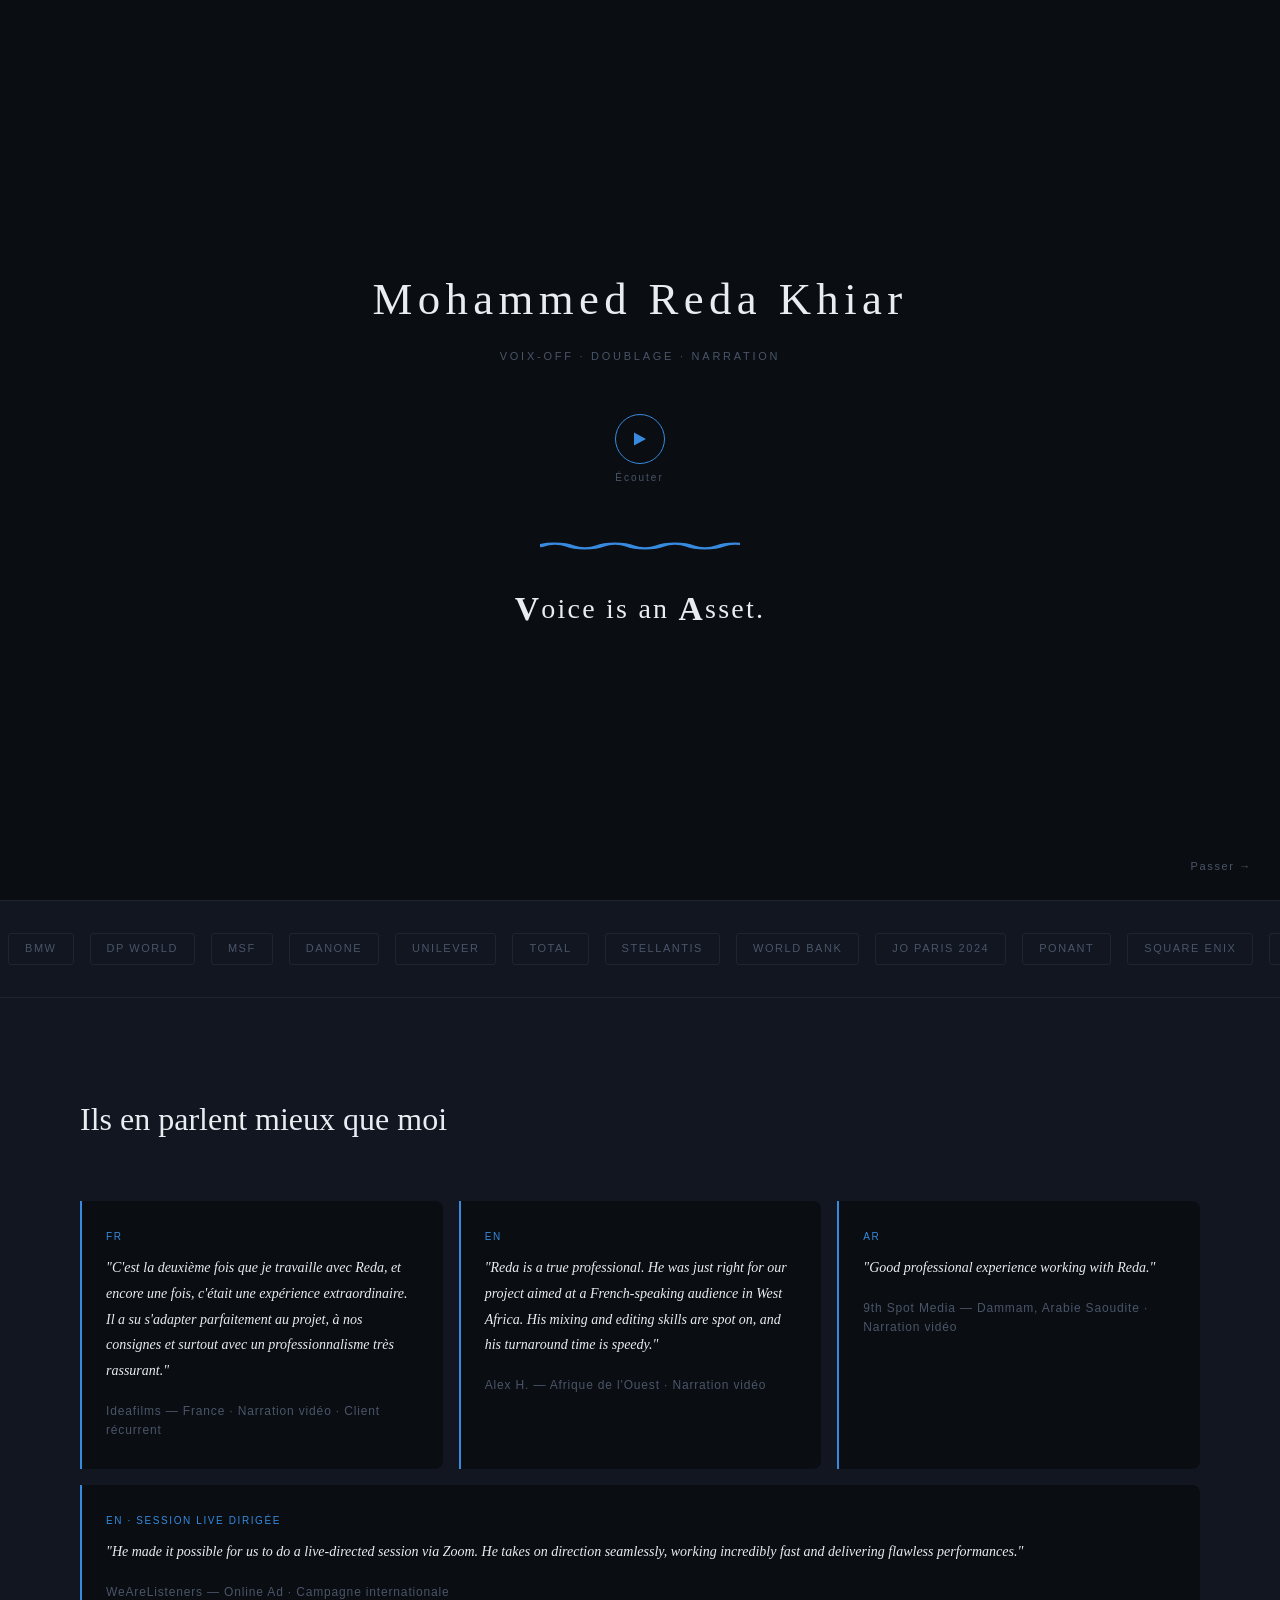
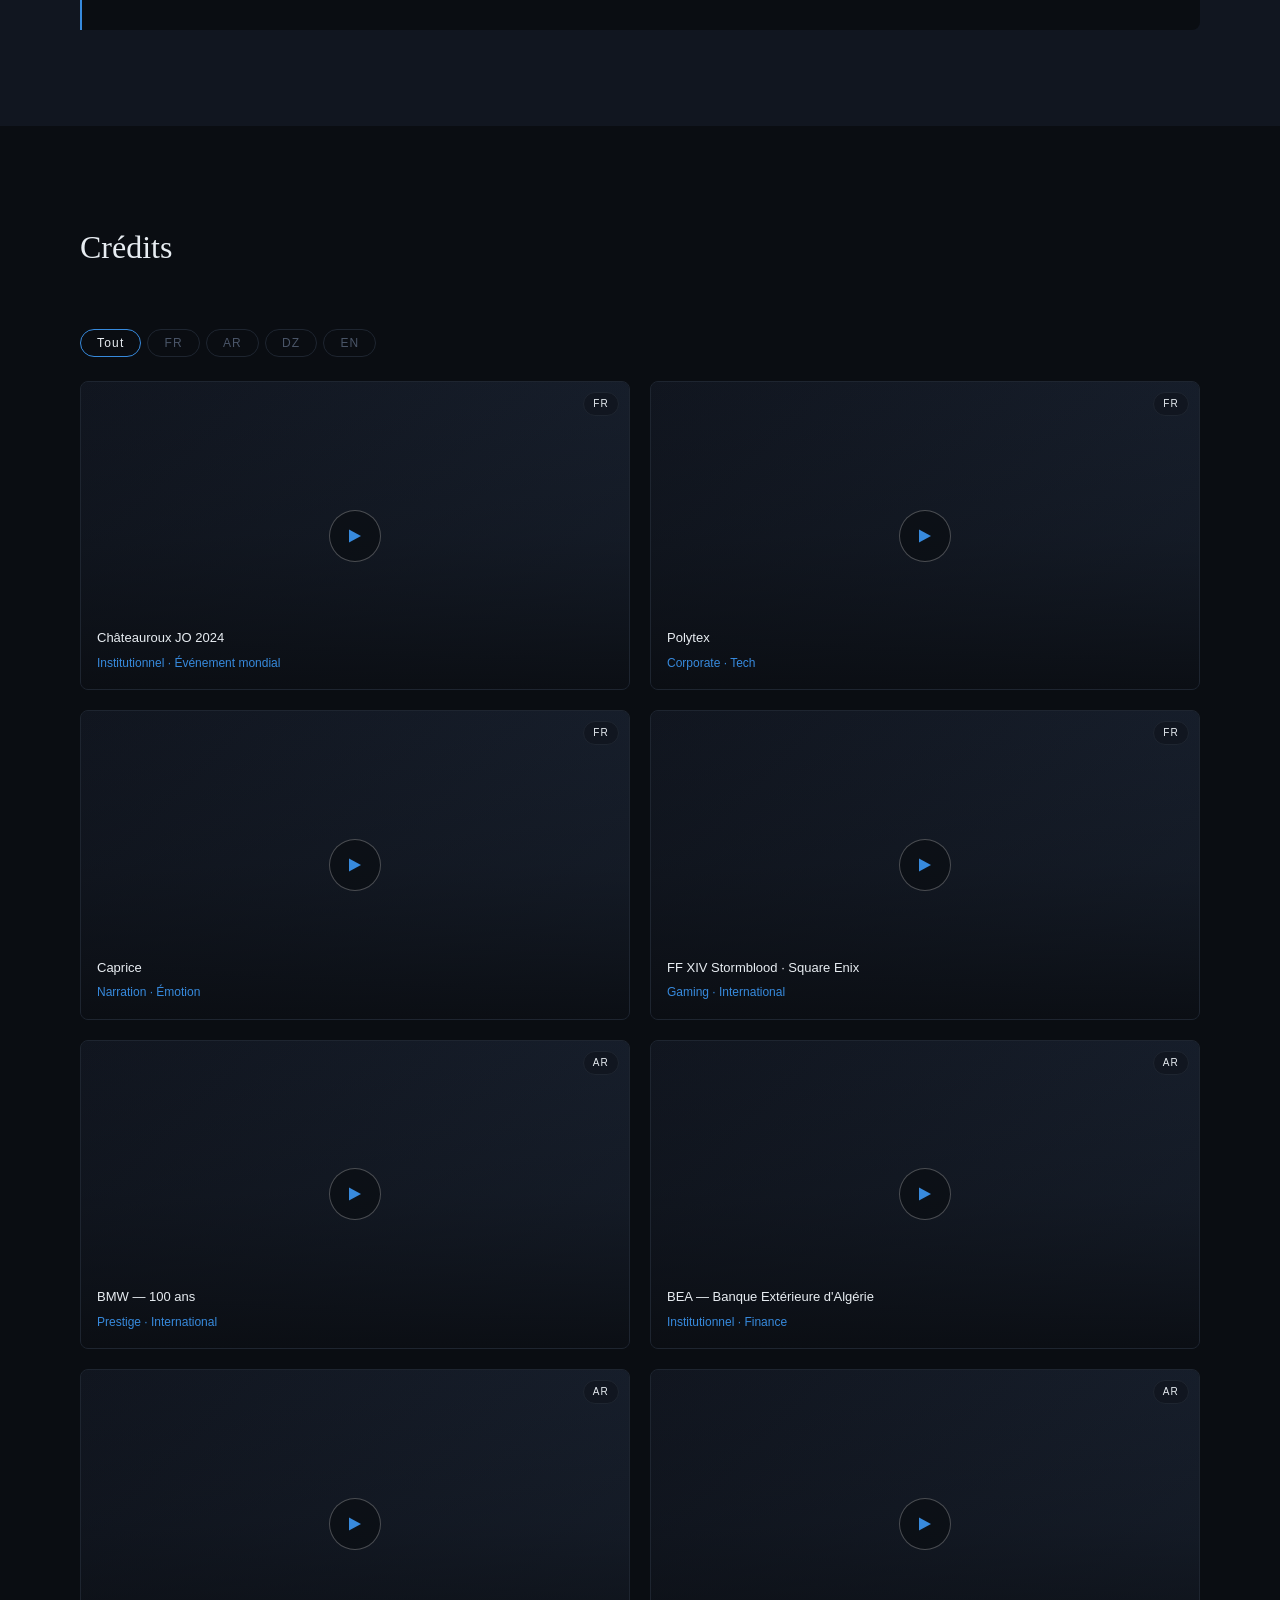
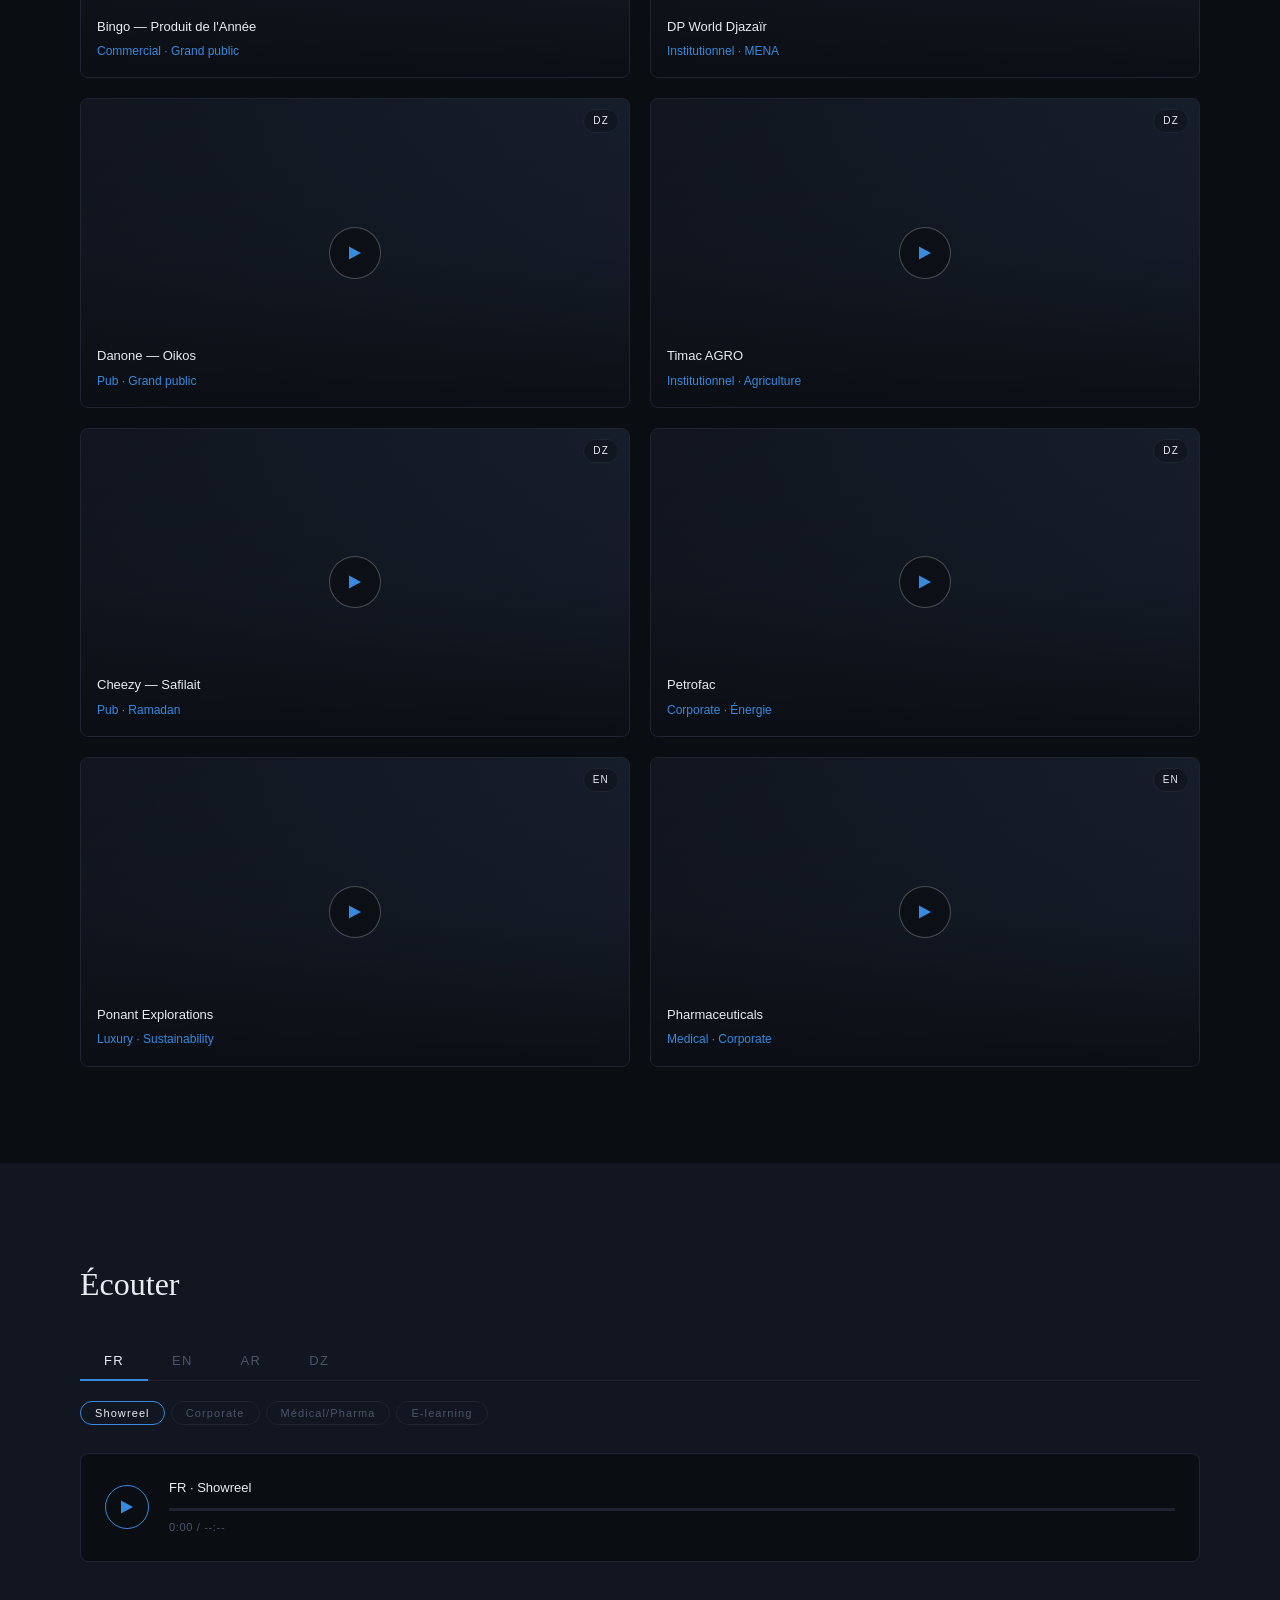
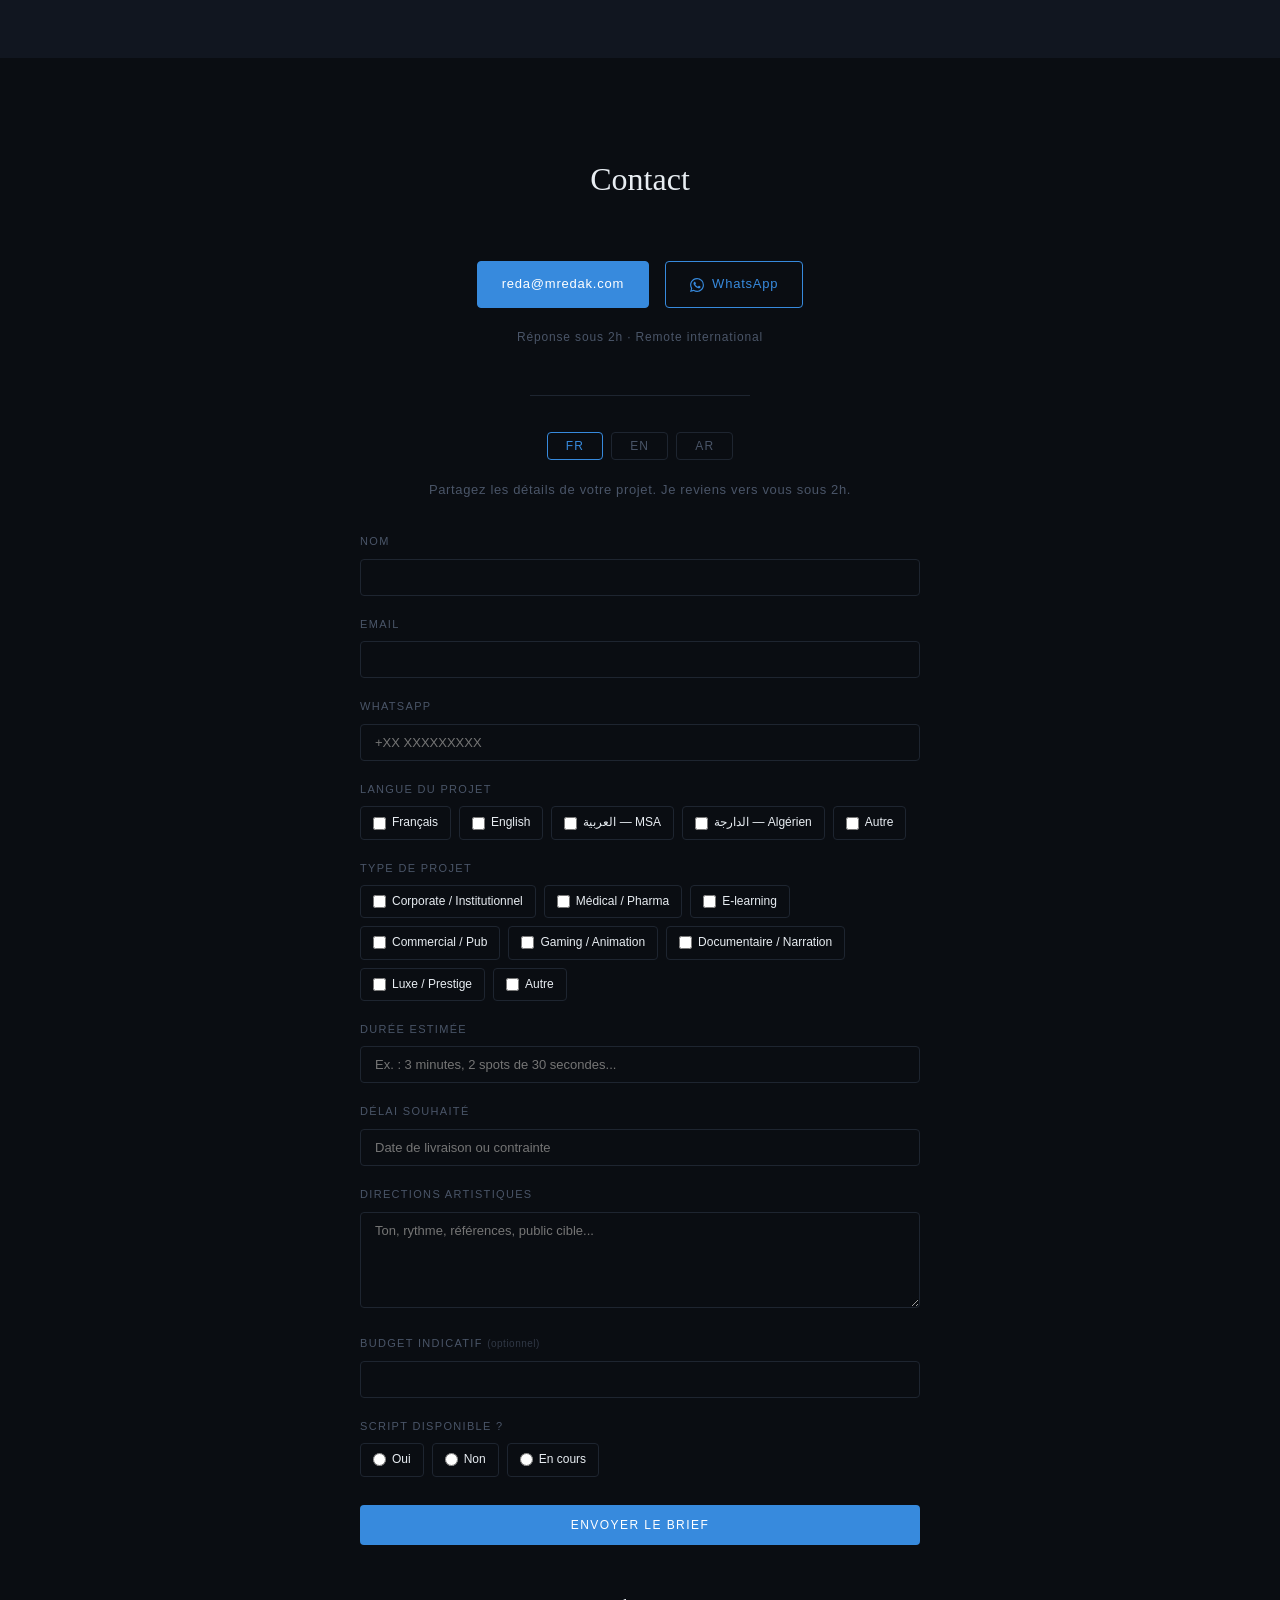
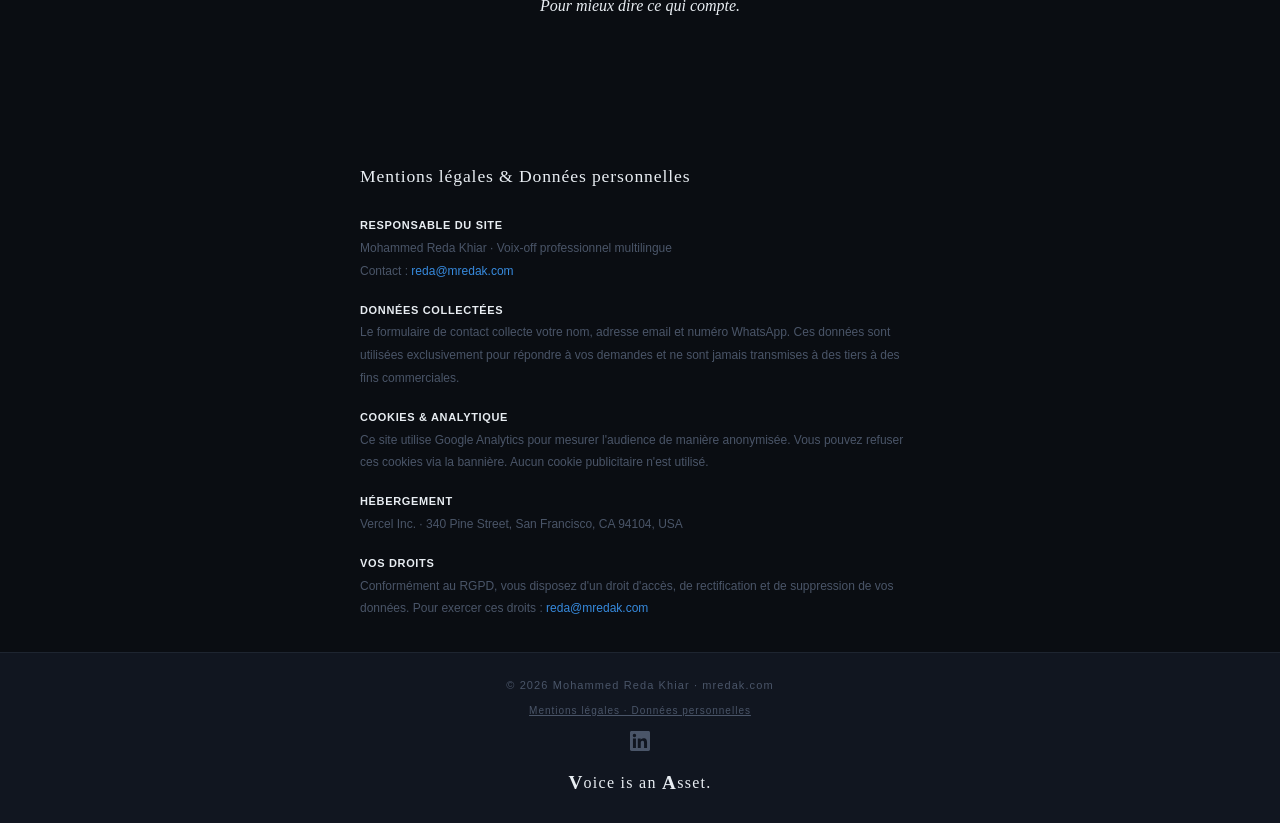
==== index.html @ bddb1ac4 "feat: externalise scripts -> CSP sans unsafe-inline" ====
<!DOCTYPE html>
<html lang="fr" dir="ltr">
<head>
  <meta charset="UTF-8">
  <meta name="viewport" content="width=device-width, initial-scale=1.0">
  <link rel="icon" type="image/svg+xml" href="/favicon.svg">
  <link rel="icon" type="image/png" sizes="32x32" href="/favicon-32.png">
  <link rel="apple-touch-icon" sizes="180x180" href="/apple-touch-icon.png">
  <title>Mohammed Reda Khiar | Voix-off FR · AR · EN MENA — Doublage · Narration</title>
  <meta name="description" content="Voix-off professionnel multilingue — Français, Arabe, Anglais MENA. Corporate, médical, gaming, prestige. Remote international.">
  <link rel="canonical" href="https://mredak.com">
  <link rel="preload" as="image" href="mohammed-reda-khiar-voix-off.webp" type="image/webp">
  <link rel="alternate" hreflang="fr" href="https://mredak.com">
  <link rel="alternate" hreflang="en" href="https://mredak.com">
  <link rel="alternate" hreflang="ar" href="https://mredak.com">
  <link rel="alternate" hreflang="x-default" href="https://mredak.com">
  <meta property="og:type"        content="website">
  <meta property="og:url"         content="https://mredak.com/">
  <meta property="og:title"       content="Mohammed Reda Khiar | Voix-off FR · AR · EN MENA">
  <meta property="og:description" content="Voix-off professionnel multilingue — Français, Arabe, Anglais MENA. Corporate, médical, gaming, prestige.">
  <meta property="og:image"       content="https://mredak.com/mohammed-reda-khiar-voix-off.webp">
  <meta property="og:image:alt"   content="Portrait Mohammed Reda Khiar — Voix-off narrateur">
  <meta property="og:locale"      content="fr_FR">
  <meta property="og:site_name"    content="Mohammed Reda Khiar | Voix-off">
  <meta name="author"               content="Mohammed Reda Khiar">
  <meta name="twitter:card"        content="summary_large_image">
  <meta name="twitter:title"       content="Mohammed Reda Khiar | Voix-off FR · AR · EN MENA">
  <meta name="twitter:description" content="Voix-off professionnel multilingue — Français, Arabe, Anglais MENA.">
  <meta name="twitter:image"       content="https://mredak.com/mohammed-reda-khiar-voix-off.webp">
  <meta http-equiv="Content-Security-Policy" content="default-src 'self'; script-src 'self' https://www.googletagmanager.com https://www.google-analytics.com; style-src 'self' 'unsafe-inline' https://fonts.googleapis.com; font-src 'self' https://fonts.gstatic.com; img-src 'self' data: https://i.ytimg.com https://www.google-analytics.com; frame-src https://www.youtube.com; media-src 'self'; connect-src 'self' https://www.google-analytics.com https://analytics.google.com https://www.googletagmanager.com https://formspree.io; form-action 'self' https://formspree.io; base-uri 'self'; upgrade-insecure-requests">
  <meta http-equiv="X-Frame-Options"        content="SAMEORIGIN">
  <meta http-equiv="X-Content-Type-Options" content="nosniff">
  <meta name="robots" content="index, follow">
  <link rel="sitemap" type="application/xml" href="/sitemap.xml">
  <meta name="referrer"                     content="strict-origin-when-cross-origin">
  <!-- Google Analytics GA4 -->
  <script async src="https://www.googletagmanager.com/gtag/js?id=G-5634FL003H"></script>
  <script>
    window.dataLayer = window.dataLayer || [];
    function gtag(){dataLayer.push(arguments);}
    gtag('js', new Date());
    gtag('config', 'G-5634FL003H');
  </script>
  <link rel="preconnect" href="https://fonts.googleapis.com">
  <link rel="preconnect" href="https://fonts.gstatic.com" crossorigin>
  <link href="https://fonts.googleapis.com/css2?family=Playfair+Display:ital,wght@0,400;0,500;1,400;1,500&family=Amiri:ital,wght@0,400;0,700;1,400&family=DM+Sans:wght@300;400;500&family=Noto+Sans+Arabic:wght@300;400;500&display=swap" rel="stylesheet">
  <script type="application/ld+json">
  {
    "@context": "https://schema.org",
    "@type": "Person",
    "name": "Mohammed Reda Khiar",
    "url": "https://mredak.com/",
    "email": "reda@mredak.com",
    "jobTitle": "Voice-over Artist & Narrator",
    "knowsLanguage": ["fr", "ar", "en"],
    "hasOccupation": {
      "@type": "Occupation",
      "name": "Voice-over Artist",
      "occupationLocation": { "@type": "Country", "name": "Algeria" },
      "skills": "Voice-over, Dubbing, Narration, Medical narration, Adobe Audition, iZotope RX8, ElevenLabs, Applio, Python audio automation, Whisper"
    },
    "sameAs": [
      "https://www.linkedin.com/in/mohammedreda-khiar"
    ],
    "award": "Company of Heroes 3 — Relic/SEGA 2023"
  }
  </script>
  <style>
    :root {
      --bg-primary:    #0a0d12;
      --bg-secondary:  #111620;
      --text-primary:  #e8edf2;
      --text-muted:    #4a5568;
      --border:        #1e2530;
      --accent-gold:   #c8a97e;
      --accent-blue:   #378ADD;
      --font-display:    'Playfair Display', Georgia, serif;
      --font-display-ar: 'Amiri', serif;
      --font-body:       'DM Sans', sans-serif;
      --font-body-ar:    'Noto Sans Arabic', sans-serif;
    }
    *, *::before, *::after { box-sizing: border-box; margin: 0; padding: 0; }
    html { scroll-behavior: smooth; }
    body {
      background: var(--bg-primary);
      color: var(--text-primary);
      font-family: var(--font-body);
      line-height: 1.6;
      overflow-x: hidden;
    }
    body.rtl { font-family: var(--font-body-ar); direction: rtl; }
    img { max-width: 100%; display: block; }
    a { color: inherit; text-decoration: none; }
    button { cursor: pointer; border: none; background: none; font-family: inherit; color: inherit; }

    .sr-only {
      position: absolute; width: 1px; height: 1px;
      padding: 0; margin: -1px; overflow: hidden;
      clip: rect(0,0,0,0); white-space: nowrap; border: 0;
      list-style: none;
    }

    /* ── SKIP LINK ── */
    .skip-link {
      position: absolute; top: -40px; left: 0;
      background: var(--accent-blue); color: #fff;
      padding: 8px 16px; font-size: 13px;
      z-index: 9999; transition: top .2s;
    }
    .skip-link:focus { top: 0; }

    /* ── INTRO ── */
    #intro {
      position: fixed; inset: 0;
      background: var(--bg-primary);
      z-index: 1000;
      display: flex; flex-direction: column;
      align-items: center; justify-content: center;
      transition: opacity 0.9s ease, visibility 0.9s ease;
    }
    #intro.hidden { opacity: 0; visibility: hidden; pointer-events: none; }
    .intro-name {
      font-family: var(--font-display);
      font-size: clamp(1.6rem, 4vw, 2.8rem);
      font-weight: 400; letter-spacing: 0.12em;
      color: var(--text-primary);
      opacity: 0; animation: fadeInUp 1.2s ease 0.4s forwards;
    }
    .intro-sub {
      font-size: 11px; letter-spacing: 0.25em;
      text-transform: uppercase; color: var(--text-muted);
      margin-top: 12px;
      opacity: 0; animation: fadeInUp 1s ease 0.9s forwards;
    }
    .intro-listen-wrap {
      display: flex; flex-direction: column; align-items: center; gap: 6px;
      margin-top: 48px;
      opacity: 0; animation: fadeIn 0.8s ease 1.5s forwards;
    }
    .intro-play-btn {
      width: 50px; height: 50px; border-radius: 50%;
      border: 1.5px solid var(--accent-blue);
      display: flex; align-items: center; justify-content: center;
      transition: background 0.2s, transform 0.2s;
    }
    .intro-play-btn:hover { background: rgba(55,138,221,.12); transform: scale(1.06); }
    .intro-play-btn.playing { border-color: var(--accent-blue); background: rgba(55,138,221,.1); }
    .intro-listen-label { font-size: 10px; letter-spacing: 0.2em; color: var(--text-muted); }
    .intro-wave-clip {
      width: 200px; height: 40px; overflow: hidden;
      margin-top: 40px;
      opacity: 0; animation: fadeIn 0.8s ease 1.8s forwards;
    }
    .wave-svg {
      transform-origin: 0 20px; transform: scaleY(0.22);
      transition: transform 0.7s ease;
    }
    .wave-svg.playing { transform: scaleY(1); }
    .wave-mover { animation: waveTick 5s linear infinite; }
    @keyframes waveTick {
      from { transform: translateX(0); }
      to   { transform: translateX(-180px); }
    }
    .intro-asset-line {
      font-family: var(--font-display); font-style: normal;
      font-size: clamp(1rem, 2.4vw, 1.75rem);
      color: #e8edf2; letter-spacing: .08em; margin-top: 16px;
      opacity: 0; animation: fadeIn 0.8s ease 2s forwards;
    }
    .intro-skip {
      position: absolute; bottom: 28px; right: 28px;
      font-size: 11px; letter-spacing: .15em;
      color: var(--text-muted);
      opacity: 0; animation: fadeIn 0.8s ease 2.2s forwards;
      transition: color .2s;
    }
    .intro-skip:hover { color: var(--text-primary); }

    /* ── NAV ── */
    nav {
      position: fixed; top: 0; left: 0; right: 0;
      height: 60px; background: var(--bg-primary);
      border-bottom: 1px solid var(--border);
      display: flex; align-items: center; justify-content: space-between;
      padding: 0 32px; z-index: 100;
    }
    .nav-brand {
      font-size: 11px; letter-spacing: .2em;
      text-transform: uppercase; color: var(--text-muted);
      white-space: nowrap;
    }
    .nav-lang { display: flex; gap: 2px; align-items: center; }
    .lang-btn {
      font-size: 12px; letter-spacing: .08em;
      color: var(--text-muted); padding: 4px 8px;
      border-radius: 3px; transition: color .2s, background .2s;
    }
    .lang-btn:hover { color: var(--text-primary); }
    .lang-btn.active { color: var(--text-primary); background: var(--bg-secondary); }
    .lang-sep { color: var(--border); font-size: 12px; user-select: none; }
    .nav-anchor-btn {
      font-size: 11px; letter-spacing: .12em;
      color: var(--text-muted); padding: 4px 10px;
      border-radius: 3px; transition: color .2s;
      text-decoration: none;
    }
    .nav-anchor-btn:hover { color: var(--text-primary); }
    .nav-cta {
      font-size: 12px; letter-spacing: .06em;
      color: var(--accent-blue); padding: 7px 16px;
      border: 1px solid var(--accent-blue); border-radius: 4px;
      transition: background .2s, color .2s; white-space: nowrap;
    }
    .nav-cta:hover { background: rgba(55,138,221,.12); color: var(--text-primary); }

    /* ── LAYOUT ── */
    main { padding-top: 60px; }
    section { padding: 96px 0; }
    .container { max-width: 1200px; margin: 0 auto; padding: 0 40px; }
    .section-title {
      font-family: var(--font-display);
      font-size: clamp(1.5rem, 2.5vw, 2rem);
      font-weight: 400; color: var(--text-primary);
      margin-bottom: 56px;
    }
    body.rtl .section-title { font-family: var(--font-display-ar); }

    /* ── HERO ── */
    #hero {
      min-height: calc(100vh - 60px);
      display: flex; align-items: center;
      padding: 80px 0;
    }
    .hero-grid {
      display: grid; grid-template-columns: 1fr 1fr;
      gap: 80px; align-items: center;
    }
    .hero-label {
      font-size: 11px; letter-spacing: .25em;
      text-transform: uppercase; color: var(--text-muted);
      margin-bottom: 20px;
    }
    .hero-signature {
      font-family: var(--font-display);
      font-size: clamp(1.9rem, 3.5vw, 2.6rem);
      font-weight: 400; line-height: 1.2;
      color: var(--text-primary); margin-bottom: 18px;
    }
    body.rtl .hero-signature { font-family: var(--font-display-ar); }
    .hero-subtitle { font-size: 14px; color: var(--text-muted); letter-spacing: .04em; margin-bottom: 32px; }

    /* ── HERO MINI PLAYER ── */
    .hero-mini-player {
      display: flex; align-items: center; gap: 14px;
      padding: 14px 18px;
      background: var(--bg-secondary);
      border: 1px solid var(--border); border-radius: 8px;
      margin-bottom: 32px;
      cursor: pointer;
      transition: border-color .2s;
    }
    .hero-mini-player:hover { border-color: var(--accent-blue); }
    .mini-play-btn {
      width: 38px; height: 38px; border-radius: 50%; flex-shrink: 0;
      border: 1.5px solid var(--accent-blue);
      display: flex; align-items: center; justify-content: center;
      transition: background .2s;
    }
    .mini-play-btn.playing { background: var(--accent-blue); }
    .mini-info { flex: 1; min-width: 0; }
    .mini-label { font-size: 11px; letter-spacing: .1em; color: var(--text-muted); text-transform: uppercase; margin-bottom: 6px; }
    .mini-bar-wrap { height: 2px; background: var(--border); border-radius: 2px; cursor: pointer; }
    .mini-bar { height: 100%; background: var(--accent-blue); border-radius: 2px; width: 0%; transition: width .1s linear; }

    .hero-actions { display: flex; gap: 12px; flex-wrap: wrap; }
    .btn-gold {
      display: inline-flex; align-items: center;
      font-size: 13px; letter-spacing: .06em;
      color: #fff; background: var(--accent-blue);
      padding: 12px 24px; border-radius: 4px;
      border: 1px solid var(--accent-blue);
      transition: opacity .2s, transform .2s; cursor: pointer;
    }
    .btn-gold:hover { opacity: .85; transform: translateY(-1px); }
    .btn-blue {
      display: inline-flex; align-items: center; gap: 8px;
      font-size: 13px; letter-spacing: .06em;
      color: var(--accent-blue); background: none;
      padding: 12px 24px; border-radius: 4px;
      border: 1px solid var(--accent-blue);
      transition: background .2s; cursor: pointer;
    }
    .btn-blue:hover { background: rgba(55,138,221,.1); }
    .hero-photo-wrap {
      display: flex; justify-content: center; align-items: center;
    }
    .hero-photo {
      width: 380px; height: 380px;
      border-radius: 50%; object-fit: cover;
      object-position: 50% 15%;
      border: 2px solid var(--border);
      display: block; flex-shrink: 0;
    }

    /* ── LOGOS TICKER ── */
    #logos {
      padding: 32px 0; overflow: hidden;
      border-top: 1px solid var(--border);
      border-bottom: 1px solid var(--border);
      background: var(--bg-secondary);
    }
    .ticker-wrap { display: flex; overflow: hidden; }
    .ticker-track {
      display: flex; flex-shrink: 0;
      animation: tickerAnim 50s linear infinite;
    }
    .ticker-track:hover { animation-play-state: paused; }
    .ticker-item {
      font-size: 11px; letter-spacing: .14em;
      text-transform: uppercase; color: var(--text-muted);
      padding: 6px 16px; border: 1px solid var(--border);
      border-radius: 3px; margin: 0 8px;
      flex-shrink: 0; white-space: nowrap; transition: color .2s;
    }
    .ticker-item:hover { color: var(--text-primary); }
    @keyframes tickerAnim {
      0%   { transform: translateX(0); }
      100% { transform: translateX(-50%); }
    }

    /* ── REVIEWS ── */
    #reviews { background: var(--bg-secondary); }
    .reviews-grid { display: grid; grid-template-columns: repeat(3, 1fr); gap: 16px; }
    .review-card {
      background: var(--bg-primary);
      border-left: 2px solid var(--accent-blue);
      border-radius: 0 8px 8px 0; padding: 28px 24px;
    }
    body.rtl .review-card {
      border-left: none; border-right: 2px solid var(--accent-blue);
      border-radius: 8px 0 0 8px;
    }
    .review-card.full { grid-column: 1 / -1; }
    .review-quote {
      font-family: var(--font-display); font-style: italic;
      font-size: 14px; line-height: 1.85;
      color: var(--text-primary); margin: 0 0 18px 0;
      padding: 0; border: none;
    }
    body.rtl .review-quote { font-family: var(--font-display-ar); }
    .review-lang {
      font-size: 10px; letter-spacing: .16em; text-transform: uppercase;
      color: var(--accent-blue); margin-bottom: 10px;
    }
    .review-source { font-size: 12px; color: var(--text-muted); letter-spacing: .07em; font-style: normal; display: block; }

    /* ── VIDEOS ── */
    #videos { background: var(--bg-primary); }
    .videos-grid { display: grid; grid-template-columns: repeat(2, 1fr); gap: 20px; }
    .vid-card {
      position: relative; aspect-ratio: 16/9;
      background: var(--bg-secondary);
      border: 1px solid var(--border); border-radius: 8px;
      overflow: hidden; cursor: pointer;
    }
    .yt-facade {
      position: absolute; inset: 0; cursor: pointer;
      background: linear-gradient(135deg, #111620, #1a2332);
    }
    .vid-card iframe {
      position: absolute; inset: 0;
      width: 100%; height: 100%; border: none;
    }
    .vid-overlay {
      position: absolute; inset: 0;
      background: linear-gradient(to top, rgba(10,13,18,.92) 0%, rgba(10,13,18,.3) 50%, rgba(10,13,18,.05) 100%);
      display: flex; flex-direction: column;
      justify-content: flex-end; padding: 16px;
      transition: background .3s; pointer-events: none;
    }
    .vid-card:hover .vid-overlay {
      background: linear-gradient(to top, rgba(10,13,18,.93) 0%, rgba(10,13,18,.35) 65%, rgba(10,13,18,.05) 100%);
    }
    .vid-meta { display: flex; justify-content: space-between; align-items: flex-end; }
    .vid-client { font-size: 13px; font-weight: 500; color: var(--text-primary); }
    .vid-label  { display: block; font-family: var(--font-body); font-size: 12px; color: var(--accent-blue); margin-top: 4px; }
    .vid-badge {
      position: absolute; top: 10px; right: 10px;
      font-size: 10px; letter-spacing: .12em; text-transform: uppercase;
      color: var(--text-primary); background: #111620; border: 1px solid #1e2530;
      border-radius: 20px; padding: 3px 9px; pointer-events: none; z-index: 2;
    }
    .vid-filter-tabs { display: flex; gap: 6px; margin-bottom: 24px; flex-wrap: wrap; }
    .vid-filter-btn {
      font-size: 12px; letter-spacing: .1em;
      color: var(--text-muted); padding: 6px 16px;
      border: 1px solid var(--border); border-radius: 20px;
      background: none; cursor: pointer; transition: color .2s, border-color .2s;
    }
    .vid-filter-btn.active { color: var(--text-primary); border-color: var(--accent-blue); }
    .vid-filter-btn:hover:not(.active) { color: var(--text-primary); }
    .vid-card.hidden { display: none; }
    .play-btn {
      position: absolute; top: 50%; left: 50%;
      transform: translate(-50%, -50%);
      width: 52px; height: 52px; border-radius: 50%;
      background: rgba(10,13,18,.65);
      border: 1.5px solid rgba(255,255,255,.25);
      display: flex; align-items: center; justify-content: center;
      transition: background .2s, border-color .2s, transform .2s;
      pointer-events: auto; z-index: 3; cursor: pointer;
    }
    .vid-card:hover .play-btn {
      background: var(--accent-blue); border-color: var(--accent-blue);
      transform: translate(-50%, -50%) scale(1.1);
    }

    /* ── LIGHTBOX ── */
    #lightbox {
      position: fixed; inset: 0;
      background: rgba(0,0,0,.96); z-index: 500;
      display: flex; align-items: center; justify-content: center;
      opacity: 0; visibility: hidden; transition: opacity .3s, visibility .3s;
    }
    #lightbox.open { opacity: 1; visibility: visible; }
    .lb-inner { position: relative; width: min(92vw, 1100px); aspect-ratio: 16/9; }
    .lb-inner iframe, .lb-inner video { width: 100%; height: 100%; border: none; border-radius: 6px; }
    .lb-close {
      position: absolute; top: -44px; right: 0;
      color: var(--text-muted); font-size: 22px;
      padding: 8px; line-height: 1; transition: color .2s;
    }
    .lb-close:hover { color: var(--text-primary); }

    /* ── AUDIO DEMOS ── */
    #demos { background: var(--bg-secondary); }
    #demos .section-title { text-align: left; margin-bottom: 32px; }
    body.rtl #demos .section-title { text-align: right; }
    body.rtl .demo-lang-tabs  { justify-content: flex-end; }
    body.rtl .demo-genre-tabs { justify-content: flex-end; }
    .demo-lang-tabs {
      display: flex; direction: ltr; border-bottom: 1px solid var(--border);
      margin-bottom: 20px;
    }
    .demo-lang-btn {
      font-size: 13px; letter-spacing: .1em;
      color: var(--text-muted); padding: 11px 24px;
      border-bottom: 2px solid transparent; margin-bottom: -1px;
      transition: color .2s, border-color .2s;
    }
    .demo-lang-btn.active { color: var(--text-primary); border-bottom-color: var(--accent-blue); }
    .demo-lang-btn:hover:not(.active) { color: var(--text-primary); }
    .demo-genre-tabs {
      display: flex; direction: ltr; gap: 6px; flex-wrap: wrap;
      margin-bottom: 28px;
    }
    .demo-genre-btn {
      font-size: 11px; letter-spacing: .1em;
      color: var(--text-muted); padding: 5px 14px;
      border: 1px solid var(--border); border-radius: 20px;
      background: none; cursor: pointer; transition: color .2s, border-color .2s;
    }
    .demo-genre-btn.active { color: var(--text-primary); border-color: var(--accent-blue); }
    .demo-genre-btn:hover:not(.active) { color: var(--text-primary); }
    .audio-player {
      display: flex; align-items: center; gap: 20px; padding: 24px;
      background: var(--bg-primary); border: 1px solid var(--border); border-radius: 8px;
    }
    .aud-btn {
      width: 44px; height: 44px; border-radius: 50%;
      border: 1.5px solid var(--accent-blue);
      display: flex; align-items: center; justify-content: center;
      flex-shrink: 0; transition: background .2s, transform .2s;
    }
    .aud-btn:hover { background: rgba(55,138,221,.12); transform: scale(1.05); }
    .aud-btn.playing { background: var(--accent-blue); border-color: var(--accent-blue); }
    .aud-info { flex: 1; min-width: 0; }
    .aud-label { font-size: 13px; color: var(--text-primary); margin-bottom: 10px; }
    .aud-bar-wrap {
      height: 3px; background: var(--border); border-radius: 2px;
      cursor: pointer; position: relative;
    }
    .aud-bar {
      height: 100%; background: var(--accent-blue); border-radius: 2px;
      width: 0%; pointer-events: none; transition: width .1s linear;
    }
    .aud-time { font-size: 11px; color: var(--text-muted); letter-spacing: .06em; margin-top: 8px; }

    /* ── BRIEF FORM ── */
    .brief-form-wrapper { max-width: 560px; margin: 0 auto 48px; text-align: left; }
    .brief-lang-toggle { display: flex; justify-content: center; gap: 8px; margin-bottom: 20px; }
    .brief-lang-btn {
      background: transparent; border: 1px solid var(--border);
      color: var(--text-muted); padding: 6px 18px; border-radius: 4px;
      font-family: var(--font-body); font-size: 12px; letter-spacing: .1em;
      cursor: pointer; transition: all .2s;
    }
    .brief-lang-btn.active, .brief-lang-btn:hover { border-color: var(--accent-blue); color: var(--accent-blue); }
    .brief-intro { text-align: center; font-size: 13px; color: var(--text-muted); letter-spacing: .05em; margin-bottom: 32px; }
    .brief-field { margin-bottom: 20px; }
    .brief-label {
      display: block; font-size: 11px; letter-spacing: .12em;
      color: var(--text-muted); text-transform: uppercase; margin-bottom: 8px;
    }
    .brief-optional { font-size: 10px; letter-spacing: .05em; text-transform: none; opacity: .6; }
    .brief-input, .brief-textarea {
      width: 100%; background: var(--bg-primary); border: 1px solid var(--border);
      border-radius: 4px; color: var(--text-primary); font-family: var(--font-body);
      font-size: 13px; padding: 10px 14px; box-sizing: border-box;
      transition: border-color .2s; outline: none;
    }
    .brief-input:focus, .brief-textarea:focus { border-color: var(--accent-blue); }
    .brief-textarea { resize: vertical; min-height: 96px; }
    .brief-checkboxes, .brief-radios { display: flex; flex-wrap: wrap; gap: 8px; }
    .brief-check {
      display: flex; align-items: center; gap: 6px; font-size: 12px;
      color: var(--text-primary); cursor: pointer; padding: 6px 12px;
      border: 1px solid var(--border); border-radius: 4px;
      transition: border-color .2s; white-space: nowrap;
    }
    .brief-check:hover { border-color: var(--accent-blue); }
    .brief-check input { accent-color: var(--accent-blue); margin: 0; }
    .brief-submit {
      width: 100%; margin-top: 8px; padding: 13px;
      background: var(--accent-blue); color: #fff; border: none; border-radius: 4px;
      font-family: var(--font-body); font-size: 12px; letter-spacing: .12em;
      text-transform: uppercase; cursor: pointer; transition: opacity .2s;
    }
    .brief-submit:hover { opacity: .85; }
    .brief-confirm {
      text-align: center; padding: 24px; border: 1px solid var(--accent-blue);
      border-radius: 4px; font-size: 13px; color: var(--accent-blue);
      letter-spacing: .05em; margin-top: 16px;
    }
    body.rtl .brief-form-wrapper { text-align: right; }
    body.rtl .brief-checkboxes, body.rtl .brief-radios { flex-direction: row-reverse; }

    /* ── CONTACT ── */
    #contact { background: var(--bg-primary); text-align: center; }
    .contact-btns { display: flex; justify-content: center; gap: 16px; margin-bottom: 20px; flex-wrap: wrap; }
    .contact-info-text { font-size: 12px; color: var(--text-muted); letter-spacing: .07em; margin-bottom: 48px; }
    .contact-sep { height: 1px; background: var(--border); max-width: 220px; margin: 0 auto 36px; }
    .contact-sig { font-family: var(--font-display); font-style: italic; font-size: 16px; color: var(--text-primary); }
    body.rtl .contact-sig { font-family: var(--font-display-ar); }

    /* ── FOOTER ── */
    footer {
      padding: 24px; text-align: center;
      border-top: 1px solid var(--border); background: var(--bg-secondary);
    }
    .footer-text { font-size: 11px; color: var(--text-muted); letter-spacing: .1em; }
    .footer-linkedin {
      display: inline-flex; align-items: center; justify-content: center;
      margin-top: 12px; color: var(--text-muted); transition: color .2s;
    }
    .footer-linkedin:hover { color: var(--accent-blue); }

    /* ── COOKIE BANNER ── */
    #cookieBanner {
      position: fixed; bottom: 0; left: 0; right: 0;
      background: var(--bg-secondary);
      border-top: 1px solid var(--border);
      padding: 16px 24px;
      display: flex; align-items: center; justify-content: space-between;
      gap: 16px; flex-wrap: wrap;
      z-index: 200;
      font-size: 12px; color: var(--text-muted);
      transform: translateY(100%);
      transition: transform .4s ease;
    }
    #cookieBanner.visible { transform: translateY(0); }
    #cookieBanner a { color: var(--accent-blue); text-decoration: underline; }
    .cookie-actions { display: flex; gap: 8px; flex-shrink: 0; }
    .cookie-btn {
      font-size: 11px; letter-spacing: .08em;
      padding: 7px 16px; border-radius: 4px; cursor: pointer;
      font-family: var(--font-body);
    }
    .cookie-accept {
      background: var(--accent-blue); color: #fff; border: none;
    }
    .cookie-decline {
      background: none; color: var(--text-muted);
      border: 1px solid var(--border);
    }
    .cookie-decline:hover { color: var(--text-primary); }

    /* ── SCROLL TO TOP ── */
    .scroll-top {
      position: fixed; bottom: 28px; right: 28px;
      width: 40px; height: 40px; border-radius: 50%;
      background: var(--bg-secondary); border: 1px solid var(--border);
      color: var(--text-muted); font-size: 18px;
      display: flex; align-items: center; justify-content: center;
      cursor: pointer; z-index: 99;
      opacity: 0; pointer-events: none;
      transition: opacity .3s, border-color .2s, color .2s;
    }
    .scroll-top.visible { opacity: 1; pointer-events: auto; }
    .scroll-top:hover { border-color: var(--accent-blue); color: var(--accent-blue); }

    /* ── ANIMATIONS ── */
    @keyframes fadeIn    { from { opacity: 0; } to { opacity: 1; } }
    @keyframes fadeInUp  { from { opacity: 0; transform: translateY(14px); } to { opacity: 1; transform: translateY(0); } }

    /* ── YT TOGGLE BTN ── */
    .yt-toggle-btn {
      position: absolute; bottom: 12px; left: 50%;
      transform: translateX(-50%);
      width: 44px; height: 44px; border-radius: 50%;
      background: rgba(10,13,18,.72); border: 1.5px solid rgba(255,255,255,.3);
      display: flex; align-items: center; justify-content: center;
      z-index: 10; cursor: pointer;
      transition: background .2s, border-color .2s, transform .2s;
    }
    .yt-toggle-btn:hover { background: var(--accent-blue); border-color: var(--accent-blue); transform: translateX(-50%) scale(1.1); }
    .yt-toggle-btn.is-paused { background: rgba(10,13,18,.55); }

    /* ── RESPONSIVE ── */
    @media (max-width: 900px) {
      .hero-grid { grid-template-columns: 1fr; gap: 40px; text-align: center; }
      .hero-photo-wrap { order: -1; }
      .hero-photo { width: 160px; height: 160px; }
      .hero-actions { justify-content: center; }
      .hero-mini-player { text-align: left; }
      .reviews-grid { grid-template-columns: 1fr; }
      .review-card.full { grid-column: auto; }
    }
    @media (max-width: 768px) {
      nav { padding: 0 16px; }
      .nav-brand { display: none; }
      .nav-anchors { display: none !important; }
      .container { padding: 0 20px; }
      section { padding: 64px 0; }
      .videos-grid { grid-template-columns: 1fr; }
      .audio-player { gap: 14px; padding: 18px; }
      .nav-anchor-btn {
      font-size: 11px; letter-spacing: .12em;
      color: var(--text-muted); padding: 4px 10px;
      border-radius: 3px; transition: color .2s;
      text-decoration: none;
    }
    .nav-anchor-btn:hover { color: var(--text-primary); }
    .nav-cta { font-size: 11px; padding: 6px 12px; }
      .intro-skip { bottom: 20px; right: 20px; }
    }
    @media (max-width: 480px) {
      .hero-signature { font-size: 1.7rem; }
      .contact-btns { flex-direction: column; align-items: center; }
    }
  </style>
</head>
<body>
<a href="#hero" class="skip-link">Aller au contenu principal</a>

<!-- ══════════════════ INTRO ══════════════════ -->
<div id="intro">
  <p class="intro-name">Mohammed Reda Khiar</p>
  <p class="intro-sub">Voix-off · Doublage · Narration</p>
  <div class="intro-listen-wrap">
    <button type="button" class="intro-play-btn" id="introPlayBtn" onclick="toggleIntroAudio()" aria-label="Écouter l'intro">
      <svg id="introBtnIcon" width="14" height="16" viewBox="0 0 14 16" fill="none">
        <path d="M1 1.5L13 8L1 14.5V1.5Z" fill="#378ADD"/>
      </svg>
    </button>
    <span class="intro-listen-label">Écouter</span>
  </div>
  <div class="intro-wave-clip">
    <svg class="wave-svg" id="waveSVG" width="420" height="40" aria-hidden="true">
      <g class="wave-mover">
        <path d="M0,20 C7.5,6 22.5,6 30,20 C37.5,34 52.5,34 60,20 C67.5,6 82.5,6 90,20 C97.5,34 112.5,34 120,20 C127.5,6 142.5,6 150,20 C157.5,34 172.5,34 180,20 C187.5,6 202.5,6 210,20 C217.5,34 232.5,34 240,20 C247.5,6 262.5,6 270,20 C277.5,34 292.5,34 300,20 C307.5,6 322.5,6 330,20 C337.5,34 352.5,34 360,20 C367.5,6 382.5,6 390,20 C397.5,34 412.5,34 420,20"
          fill="none" stroke="#378ADD" stroke-width="10" stroke-linecap="round"/>
      </g>
    </svg>
  </div>
  <p class="intro-asset-line" aria-label="Voice is an Asset."><span aria-hidden="true" style="direction:ltr;unicode-bidi:isolate;display:inline-block;white-space:nowrap;font-family:'Playfair Display',serif;background:none;"><strong style="font-size:1.2em;vertical-align:-0.05em;">V</strong>oice is an <strong style="font-size:1.2em;vertical-align:-0.05em;">A</strong>sset.</span></p>
  <audio id="introAudio" preload="none">
    <source src="audio/intro_reel.mp3" type="audio/mpeg">
  </audio>
  <button type="button" class="intro-skip" onclick="skipIntro()">Passer →</button>
</div>

<!-- ══════════════════ NAV ══════════════════ -->
<header>
  <nav aria-label="Navigation principale">
    <a href="#hero" class="nav-brand">Mohammed Reda Khiar</a>
    <div class="nav-anchors" style="display:flex;gap:0;align-items:center;">
      <a href="#reviews" class="nav-anchor-btn" data-i18n="nav_reviews" style="font-size:11px;letter-spacing:.12em;">Avis</a>
      <a href="#videos" class="nav-anchor-btn" data-i18n="nav_credits" style="font-size:11px;letter-spacing:.12em;">Crédits</a>
      <a href="#demos" class="nav-anchor-btn" data-i18n="nav_demos" style="font-size:11px;letter-spacing:.12em;">Écouter</a>
    </div>
    <div class="nav-lang">
      <button type="button" class="lang-btn active" data-lang="fr" onclick="setLang('fr')" aria-label="Passer en français" aria-pressed="true">FR</button>
      <span class="lang-sep">|</span>
      <button type="button" class="lang-btn" data-lang="en" onclick="setLang('en')" aria-label="Switch to English" aria-pressed="false">EN</button>
      <span class="lang-sep">|</span>
      <button type="button" class="lang-btn" data-lang="ar" onclick="setLang('ar')" aria-label="التبديل إلى العربية" aria-pressed="false">AR</button>
    </div>
    <a href="#contact" class="nav-cta" data-i18n="nav_cta" onclick="track('contact_click',{method:'nav'})">Un projet ? Parlons-en.</a>
  </nav>
</header>

<main>

  <!-- ── 01 HERO ── -->
  <section id="hero" aria-label="Présentation">
    <div class="container">
      <div class="hero-grid">
        <div class="hero-text">
          <p class="hero-label" data-i18n="hero_name">Mohammed Reda Khiar</p>
          <h1 class="hero-signature" data-i18n="hero_signature">Pour mieux dire ce qui compte.</h1>
          <p class="hero-subtitle" data-i18n="hero_subtitle">Voix-off · Doublage · Narration — FR · AR · EN MENA</p>
          <!-- Mini player intégré au hero -->
          <div class="hero-mini-player" onclick="toggleMiniAudio()" role="button" aria-label="Écouter l'intro">
            <button type="button" class="mini-play-btn" id="miniPlayBtn" aria-label="Lecture">
              <svg id="miniBtnIcon" width="10" height="12" viewBox="0 0 10 12" fill="none">
                <path d="M0 .5L10 6 0 11.5V.5Z" fill="#378ADD"/>
              </svg>
            </button>
            <div class="mini-info">
              <p class="mini-label" data-i18n="hero_listen">Écouter · Intro reel</p>
              <div class="mini-bar-wrap" id="miniBarWrap">
                <div class="mini-bar" id="miniBar"></div>
              </div>
            </div>
          </div>
          <div class="hero-actions">
            <a href="#contact" class="btn-gold" data-i18n="hero_cta" onclick="track('contact_click',{method:'hero_cta'})">Un projet ? Parlons-en.</a>
            <a href="#demos" class="btn-blue" onclick="track('demos_click',{from:'hero'})">
              <svg width="10" height="12" viewBox="0 0 10 12" fill="none">
                <path d="M0 .5L10 6 0 11.5V.5Z" fill="#378ADD"/>
              </svg>
              <span data-i18n="hero_demos">Démos</span>
            </a>
          </div>
        </div>
        <div class="hero-photo-wrap">
          <picture>
            <source srcset="mohammed-reda-khiar-voix-off.webp" type="image/webp">
            <img src="mohammed-reda-khiar-voix-off.webp" srcset="mohammed-reda-khiar-voix-off-400.webp 400w, mohammed-reda-khiar-voix-off.webp 800w" sizes="(max-width: 768px) 180px, 360px" alt="Portrait de Mohammed Reda Khiar, voix-off professionnel multilingue" class="hero-photo" loading="eager" fetchpriority="high" width="800" height="800">
          </picture>
        </div>
      </div>
    </div>
  </section>

  <!-- ── 02 LOGOS ── -->
  <section id="logos" aria-label="Clients">
  <ul class="sr-only" aria-label="Liste des clients">
    <li>BMW</li><li>DP World</li><li>MSF</li><li>Danone</li><li>Unilever</li>
    <li>Total</li><li>Stellantis</li><li>World Bank</li><li>JO Paris 2024</li>
    <li>Ponant</li><li>Square Enix</li><li>NCSoft</li><li>Relic/SEGA</li>
    <li>Thales</li><li>Bardahl</li><li>Soundgarden</li><li>Trois Prime</li>
    <li>MG Motor</li><li>KUHN</li><li>Merinal</li><li>Chemonics/USAID</li>
    <li>SAA</li><li>Djezzy</li><li>Ooredoo</li><li>Condor</li>
    <li>Safilait</li><li>Bellat</li><li>Petrofac</li><li>Caprice</li>
  </ul>
    <div class="ticker-wrap">
      <div class="ticker-track" id="tickerTrack" aria-hidden="true"></div>
    </div>
  </section>

  <!-- ── 03 REVIEWS (remonté) ── -->
  <section id="reviews" aria-labelledby="h2-reviews">
    <div class="container">
      <h2 id="h2-reviews" class="section-title" data-i18n="reviews_title">Ils en parlent mieux que moi</h2>
      <div class="reviews-grid">
        <div class="review-card">
          <p class="review-lang">FR</p>
          <blockquote class="review-quote">"C'est la deuxième fois que je travaille avec Reda, et encore une fois, c'était une expérience extraordinaire. Il a su s'adapter parfaitement au projet, à nos consignes et surtout avec un professionnalisme très rassurant."</blockquote>
          <cite class="review-source">Ideafilms — France · Narration vidéo · Client récurrent</cite>
        </div>
        <div class="review-card">
          <p class="review-lang">EN</p>
          <blockquote class="review-quote">"Reda is a true professional. He was just right for our project aimed at a French-speaking audience in West Africa. His mixing and editing skills are spot on, and his turnaround time is speedy."</blockquote>
          <cite class="review-source">Alex H. — Afrique de l'Ouest · Narration vidéo</cite>
        </div>
        <div class="review-card">
          <p class="review-lang">AR</p>
          <blockquote class="review-quote">"Good professional experience working with Reda."</blockquote>
          <cite class="review-source">9th Spot Media — Dammam, Arabie Saoudite · Narration vidéo</cite>
        </div>
        <div class="review-card full">
          <p class="review-lang">EN · Session live dirigée</p>
          <blockquote class="review-quote">"He made it possible for us to do a live-directed session via Zoom. He takes on direction seamlessly, working incredibly fast and delivering flawless performances."</blockquote>
          <cite class="review-source">WeAreListeners — Online Ad · Campagne internationale</cite>
        </div>
      </div>
    </div>
  </section>

  <!-- ── 04 VIDÉOS ── -->
  <section id="videos" aria-labelledby="h2-videos">
    <div class="container">
      <h2 id="h2-videos" class="section-title" data-i18n="videos_title">Crédits</h2>
      <div class="vid-filter-tabs" id="vidFilterTabs">
        <button type="button" class="vid-filter-btn active" data-filter="all">Tout</button>
        <button type="button" class="vid-filter-btn" data-filter="FR">FR</button>
        <button type="button" class="vid-filter-btn" data-filter="AR">AR</button>
        <button type="button" class="vid-filter-btn" data-filter="DZ">DZ</button>
        <button type="button" class="vid-filter-btn" data-filter="EN">EN</button>
      </div>
      <div class="videos-grid" id="videosGrid"></div>
    </div>
  </section>

  <!-- ── 05 DÉMOS AUDIO ── -->
  <section id="demos" aria-labelledby="h2-demos">
    <div class="container">
      <h2 id="h2-demos" class="section-title" data-i18n="demos_title">Écouter</h2>
      <div class="demo-lang-tabs" id="demoLangTabs" role="tablist" aria-label="Langue des démos audio"></div>
      <div class="demo-genre-tabs" id="demoGenreTabs"></div>
      <div class="audio-player" id="demo-tabpanel" role="tabpanel" aria-live="polite" aria-label="Lecteur audio">
        <button type="button" class="aud-btn" id="demoPlayBtn" onclick="toggleDemoAudio()" aria-label="Lecture">
          <svg class="icon-play" width="12" height="14" viewBox="0 0 12 14" fill="none"><path d="M0 .5 12 7 0 13.5V.5Z" fill="#378ADD"/></svg>
          <svg class="icon-pause" style="display:none" width="12" height="12" viewBox="0 0 12 12" fill="none"><rect x="0" y="0" width="4" height="12" fill="white"/><rect x="8" y="0" width="4" height="12" fill="white"/></svg>
        </button>
        <div class="aud-info">
          <p class="aud-label" id="demoLabel">FR · Showreel</p>
          <div class="aud-bar-wrap" onclick="seekDemoAudio(event)">
            <div class="aud-bar" id="demoBar"></div>
          </div>
          <p class="aud-time" id="demoTime">0:00 / --:--</p>
        </div>
        <audio id="demoAudio" preload="none" controlsList="nodownload"></audio>
      </div>
    </div>
  </section>

  <!-- ── 06 CONTACT ── -->
  <section id="contact" aria-labelledby="h2-contact">
    <div class="container">
      <h2 id="h2-contact" class="section-title" data-i18n="contact_title">Contact</h2>
      <div class="contact-btns">
        <a href="mailto:reda@mredak.com" class="btn-gold" onclick="track('contact_click',{method:'email'})">reda@mredak.com</a>
        <a href="https://wa.me/213662746914" target="_blank" rel="noopener noreferrer" class="btn-blue" aria-label="Contacter par WhatsApp (ouvre l'application)" onclick="track('contact_click',{method:'whatsapp'})">
          <svg width="14" height="14" viewBox="0 0 24 24" fill="none" aria-hidden="true">
            <path d="M17.472 14.382c-.297-.149-1.758-.867-2.03-.967-.273-.099-.471-.148-.67.15-.197.297-.767.966-.94 1.164-.173.199-.347.223-.644.075-.297-.15-1.255-.463-2.39-1.475-.883-.788-1.48-1.761-1.653-2.059-.173-.297-.018-.458.13-.606.134-.133.298-.347.446-.52.149-.174.198-.298.298-.497.099-.198.05-.371-.025-.52-.075-.149-.669-1.612-.916-2.207-.242-.579-.487-.5-.669-.51-.173-.008-.371-.01-.57-.01-.198 0-.52.074-.792.372-.272.297-1.04 1.016-1.04 2.479 0 1.462 1.065 2.875 1.213 3.074.149.198 2.096 3.2 5.077 4.487.709.306 1.262.489 1.694.625.712.227 1.36.195 1.871.118.571-.085 1.758-.719 2.006-1.413.248-.694.248-1.289.173-1.413-.074-.124-.272-.198-.57-.347m-5.421 7.403h-.004a9.87 9.87 0 01-5.031-1.378l-.361-.214-3.741.982.998-3.648-.235-.374a9.86 9.86 0 01-1.51-5.26c.001-5.45 4.436-9.884 9.888-9.884 2.64 0 5.122 1.03 6.988 2.898a9.825 9.825 0 012.893 6.994c-.003 5.45-4.437 9.884-9.885 9.884m8.413-18.297A11.815 11.815 0 0012.05 0C5.495 0 .16 5.335.157 11.892c0 2.096.547 4.142 1.588 5.945L.057 24l6.305-1.654a11.882 11.882 0 005.683 1.448h.005c6.554 0 11.89-5.335 11.893-11.893a11.821 11.821 0 00-3.48-8.413z" fill="#378ADD"/>
          </svg>
          WhatsApp
        </a>
      </div>
      <p class="contact-info-text" data-i18n="contact_info">Réponse sous 2h · Remote international</p>
      <div class="contact-sep"></div>

      <div class="brief-form-wrapper">
        <div class="brief-lang-toggle">
          <button type="button" class="brief-lang-btn active" data-lang="fr" onclick="switchBriefLang('fr')" aria-pressed="true" aria-label="Formulaire en français">FR</button>
          <button type="button" class="brief-lang-btn" data-lang="en" onclick="switchBriefLang('en')" aria-pressed="false" aria-label="Form in English">EN</button>
          <button type="button" class="brief-lang-btn" data-lang="ar" onclick="switchBriefLang('ar')" aria-pressed="false" aria-label="نموذج بالعربية">AR</button>
        </div>
        <p class="brief-intro" id="brief-intro-fr">Partagez les détails de votre projet. Je reviens vers vous sous 2h.</p>
        <p class="brief-intro" id="brief-intro-en" style="display:none">Share your project details. I'll get back to you within 2 hours.</p>
        <p class="brief-intro" id="brief-intro-ar" lang="ar" style="display:none;direction:rtl;font-family:var(--font-body-ar)">شاركني تفاصيل مشروعك. سأرد عليك خلال ساعتين.</p>

        <form id="brief-form" action="https://formspree.io/f/mzdobakk" method="POST">
          <input type="hidden" name="langue_interface" id="brief-lang-value" value="fr">
          <input type="text" name="_gotcha" style="display:none" tabindex="-1" autocomplete="off">
          <div class="brief-field">
            <label class="brief-label"><span class="brief-label-fr">Nom</span><span class="brief-label-en" style="display:none">Name</span><span class="brief-label-ar" lang="ar" style="display:none;direction:rtl">الاسم</span></label>
            <input type="text" name="nom" class="brief-input" autocomplete="name" required>
          </div>
          <div class="brief-field">
            <label class="brief-label">Email</label>
            <input type="email" name="email" class="brief-input" autocomplete="email" required>
          </div>
          <div class="brief-field">
            <label class="brief-label">WhatsApp</label>
            <input type="tel" name="whatsapp" class="brief-input" autocomplete="tel" placeholder="+XX XXXXXXXXX">
          </div>
          <div class="brief-field">
            <label class="brief-label"><span class="brief-label-fr">Langue du projet</span><span class="brief-label-en" style="display:none">Project language</span><span class="brief-label-ar" lang="ar" style="display:none;direction:rtl">لغة المشروع</span></label>
            <div class="brief-checkboxes">
              <label class="brief-check"><input type="checkbox" name="langue_projet" value="Français"> Français</label>
              <label class="brief-check"><input type="checkbox" name="langue_projet" value="English"> English</label>
              <label class="brief-check"><input type="checkbox" name="langue_projet" value="العربية MSA"> العربية — MSA</label>
              <label class="brief-check"><input type="checkbox" name="langue_projet" value="الدارجة"> الدارجة — Algérien</label>
              <label class="brief-check"><input type="checkbox" name="langue_projet" value="Autre"><span class="brief-label-fr">Autre</span><span class="brief-label-en" style="display:none">Other</span><span class="brief-label-ar" style="display:none">أخرى</span></label>
            </div>
          </div>
          <div class="brief-field">
            <label class="brief-label"><span class="brief-label-fr">Type de projet</span><span class="brief-label-en" style="display:none">Project type</span><span class="brief-label-ar" lang="ar" style="display:none;direction:rtl">نوع المشروع</span></label>
            <div class="brief-checkboxes">
              <label class="brief-check"><input type="checkbox" name="type_projet" value="Corporate"> Corporate / Institutionnel</label>
              <label class="brief-check"><input type="checkbox" name="type_projet" value="Médical/Pharma"> Médical / Pharma</label>
              <label class="brief-check"><input type="checkbox" name="type_projet" value="E-learning"> E-learning</label>
              <label class="brief-check"><input type="checkbox" name="type_projet" value="Commercial"> Commercial / Pub</label>
              <label class="brief-check"><input type="checkbox" name="type_projet" value="Gaming"> Gaming / Animation</label>
              <label class="brief-check"><input type="checkbox" name="type_projet" value="Documentaire"> Documentaire / Narration</label>
              <label class="brief-check"><input type="checkbox" name="type_projet" value="Luxe"> Luxe / Prestige</label>
              <label class="brief-check"><input type="checkbox" name="type_projet" value="Autre"><span class="brief-label-fr">Autre</span><span class="brief-label-en" style="display:none">Other</span><span class="brief-label-ar" style="display:none">أخرى</span></label>
            </div>
          </div>
          <div class="brief-field">
            <label class="brief-label"><span class="brief-label-fr">Durée estimée</span><span class="brief-label-en" style="display:none">Estimated duration</span><span class="brief-label-ar" lang="ar" style="display:none;direction:rtl">المدة التقريبية</span></label>
            <input type="text" name="duree" class="brief-input" data-placeholder-fr="Ex. : 3 minutes, 2 spots de 30 secondes..." data-placeholder-en="E.g. 3 minutes, 2 x 30-second spots..." data-placeholder-ar="مثال: 3 دقائق، إعلانان مدة كل منهما 30 ثانية..." placeholder="Ex. : 3 minutes, 2 spots de 30 secondes...">
          </div>
          <div class="brief-field">
            <label class="brief-label"><span class="brief-label-fr">Délai souhaité</span><span class="brief-label-en" style="display:none">Deadline</span><span class="brief-label-ar" lang="ar" style="display:none;direction:rtl">الموعد النهائي</span></label>
            <input type="text" name="delai" class="brief-input" data-placeholder-fr="Date de livraison ou contrainte" data-placeholder-en="Delivery date or constraint" data-placeholder-ar="تاريخ التسليم أو أي قيد زمني" placeholder="Date de livraison ou contrainte">
          </div>
          <div class="brief-field">
            <label class="brief-label"><span class="brief-label-fr">Directions artistiques</span><span class="brief-label-en" style="display:none">Artistic directions</span><span class="brief-label-ar" lang="ar" style="display:none;direction:rtl">التوجيهات الفنية</span></label>
            <textarea name="directions" class="brief-textarea" rows="4" data-placeholder-fr="Ton, rythme, références, public cible..." data-placeholder-en="Tone, pace, references, target audience..." data-placeholder-ar="النبرة، الإيقاع، المراجع، الجمهور المستهدف..." placeholder="Ton, rythme, références, public cible..."></textarea>
          </div>
          <div class="brief-field">
            <label class="brief-label"><span class="brief-label-fr">Budget indicatif <span class="brief-optional">(optionnel)</span></span><span class="brief-label-en" style="display:none">Indicative budget <span class="brief-optional">(optional)</span></span><span class="brief-label-ar" lang="ar" style="display:none;direction:rtl">الميزانية التقريبية <span class="brief-optional">(اختياري)</span></span></label>
            <input type="text" name="budget" class="brief-input">
          </div>
          <div class="brief-field">
            <label class="brief-label"><span class="brief-label-fr">Script disponible ?</span><span class="brief-label-en" style="display:none">Script available?</span><span class="brief-label-ar" lang="ar" style="display:none;direction:rtl">هل لديك نص جاهز؟</span></label>
            <div class="brief-radios">
              <label class="brief-check"><input type="radio" name="script" value="Oui"><span class="brief-label-fr">Oui</span><span class="brief-label-en" style="display:none">Yes</span><span class="brief-label-ar" style="display:none">نعم</span></label>
              <label class="brief-check"><input type="radio" name="script" value="Non"><span class="brief-label-fr">Non</span><span class="brief-label-en" style="display:none">No</span><span class="brief-label-ar" style="display:none">لا</span></label>
              <label class="brief-check"><input type="radio" name="script" value="En cours"><span class="brief-label-fr">En cours</span><span class="brief-label-en" style="display:none">In progress</span><span class="brief-label-ar" style="display:none">قيد الإعداد</span></label>
            </div>
          </div>
          <button type="submit" class="brief-submit" id="brief-submit-btn">
            <span class="brief-label-fr">Envoyer le brief</span>
            <span class="brief-label-en" style="display:none">Send brief</span>
            <span class="brief-label-ar" style="display:none">إرسال الملخص</span>
          </button>
        </form>
        <div id="brief-confirm" style="display:none" class="brief-confirm">
          <p id="brief-confirm-fr">Reçu. Je reviens vers vous sous 2h.</p>
          <p id="brief-confirm-en" style="display:none">Received. I'll get back to you within 2 hours.</p>
          <p id="brief-confirm-ar" lang="ar" style="display:none;direction:rtl;font-family:var(--font-body-ar)">تم الاستلام. سأرد عليك خلال ساعتين.</p>
        </div>
      </div>
      <p class="contact-sig" data-i18n="footer_sig">Pour mieux dire ce qui compte.</p>
    </div>
  </section>

  <!-- ── MENTIONS LÉGALES ── -->
  <section id="mentions" aria-labelledby="h2-mentions" style="background:var(--bg-primary);padding:48px 0 32px;">
    <div class="container" style="max-width:640px;">
      <h2 id="h2-mentions" style="font-family:var(--font-display);font-size:1.1rem;font-weight:400;color:var(--text-primary);margin-bottom:24px;letter-spacing:.05em;">Mentions légales & Données personnelles</h2>
      <div style="font-size:12px;color:var(--text-muted);line-height:1.9;display:flex;flex-direction:column;gap:16px;">
        <div>
          <strong style="color:var(--text-primary);letter-spacing:.06em;font-size:11px;text-transform:uppercase;">Responsable du site</strong><br>
          Mohammed Reda Khiar · Voix-off professionnel multilingue<br>
          Contact : <a href="mailto:reda@mredak.com" style="color:var(--accent-blue);">reda@mredak.com</a>
        </div>
        <div>
          <strong style="color:var(--text-primary);letter-spacing:.06em;font-size:11px;text-transform:uppercase;">Données collectées</strong><br>
          Le formulaire de contact collecte votre nom, adresse email et numéro WhatsApp. Ces données sont utilisées exclusivement pour répondre à vos demandes et ne sont jamais transmises à des tiers à des fins commerciales.
        </div>
        <div>
          <strong style="color:var(--text-primary);letter-spacing:.06em;font-size:11px;text-transform:uppercase;">Cookies & Analytique</strong><br>
          Ce site utilise Google Analytics pour mesurer l'audience de manière anonymisée. Vous pouvez refuser ces cookies via la bannière. Aucun cookie publicitaire n'est utilisé.
        </div>
        <div>
          <strong style="color:var(--text-primary);letter-spacing:.06em;font-size:11px;text-transform:uppercase;">Hébergement</strong><br>
          Vercel Inc. · 340 Pine Street, San Francisco, CA 94104, USA
        </div>
        <div>
          <strong style="color:var(--text-primary);letter-spacing:.06em;font-size:11px;text-transform:uppercase;">Vos droits</strong><br>
          Conformément au RGPD, vous disposez d'un droit d'accès, de rectification et de suppression de vos données. Pour exercer ces droits : <a href="mailto:reda@mredak.com" style="color:var(--accent-blue);">reda@mredak.com</a>
        </div>
      </div>
    </div>
  </section>

</main>

<!-- ── COOKIE BANNER ── -->
<div id="cookieBanner" role="region" aria-label="Cookies">
  <span>Ce site utilise des cookies d'analyse (Google Analytics) pour améliorer l'expérience. <a href="#mentions">En savoir plus</a>.</span>
  <div class="cookie-actions">
    <button type="button" class="cookie-btn cookie-decline" onclick="dismissCookies(false)">Refuser</button>
    <button type="button" class="cookie-btn cookie-accept" onclick="dismissCookies(true)">Accepter</button>
  </div>
</div>

<footer>
  <p class="footer-text">© 2026 Mohammed Reda Khiar · mredak.com</p>
  <a href="#mentions" style="font-size:10px;letter-spacing:.1em;color:var(--text-muted);margin-top:8px;display:block;text-decoration:underline;">Mentions légales · Données personnelles</a>
  <a class="footer-linkedin" href="https://linkedin.com/in/mohammedreda-khiar" target="_blank" rel="noopener noreferrer" aria-label="LinkedIn Mohammed Reda Khiar">
    <svg width="20" height="20" viewBox="0 0 24 24" fill="currentColor" aria-hidden="true">
      <path d="M20.447 20.452h-3.554v-5.569c0-1.328-.027-3.037-1.852-3.037-1.853 0-2.136 1.445-2.136 2.939v5.667H9.351V9h3.414v1.561h.046c.477-.9 1.637-1.85 3.37-1.85 3.601 0 4.267 2.37 4.267 5.455v6.286zM5.337 7.433a2.062 2.062 0 01-2.063-2.065 2.064 2.064 0 112.063 2.065zm1.782 13.019H3.555V9h3.564v11.452zM22.225 0H1.771C.792 0 0 .774 0 1.729v20.542C0 23.227.792 24 1.771 24h20.451C23.2 24 24 23.227 24 22.271V1.729C24 .774 23.2 0 22.222 0h.003z"/>
    </svg>
  </a>
  <p aria-label="Voice is an Asset." style="font-family:'Playfair Display',serif;font-size:1rem;color:#e8edf2;letter-spacing:.08em;margin-top:10px;"><strong style="font-size:1.2em;vertical-align:-0.05em;">V</strong>oice is an <strong style="font-size:1.2em;vertical-align:-0.05em;">A</strong>sset.</p>
</footer>

<div id="lightbox" role="dialog" aria-modal="true" aria-label="Lecteur vidéo">
  <div class="lb-inner" id="lbInner">
    <button type="button" class="lb-close" onclick="closeLightbox()" aria-label="Fermer">✕</button>
  </div>
</div>




<button type="button" class="scroll-top" id="scrollTop" onclick="window.scrollTo({top:0,behavior:'smooth'})" aria-label="Retour en haut">↑</button>
<script src="/main.js" defer></script>
</body>
</html>
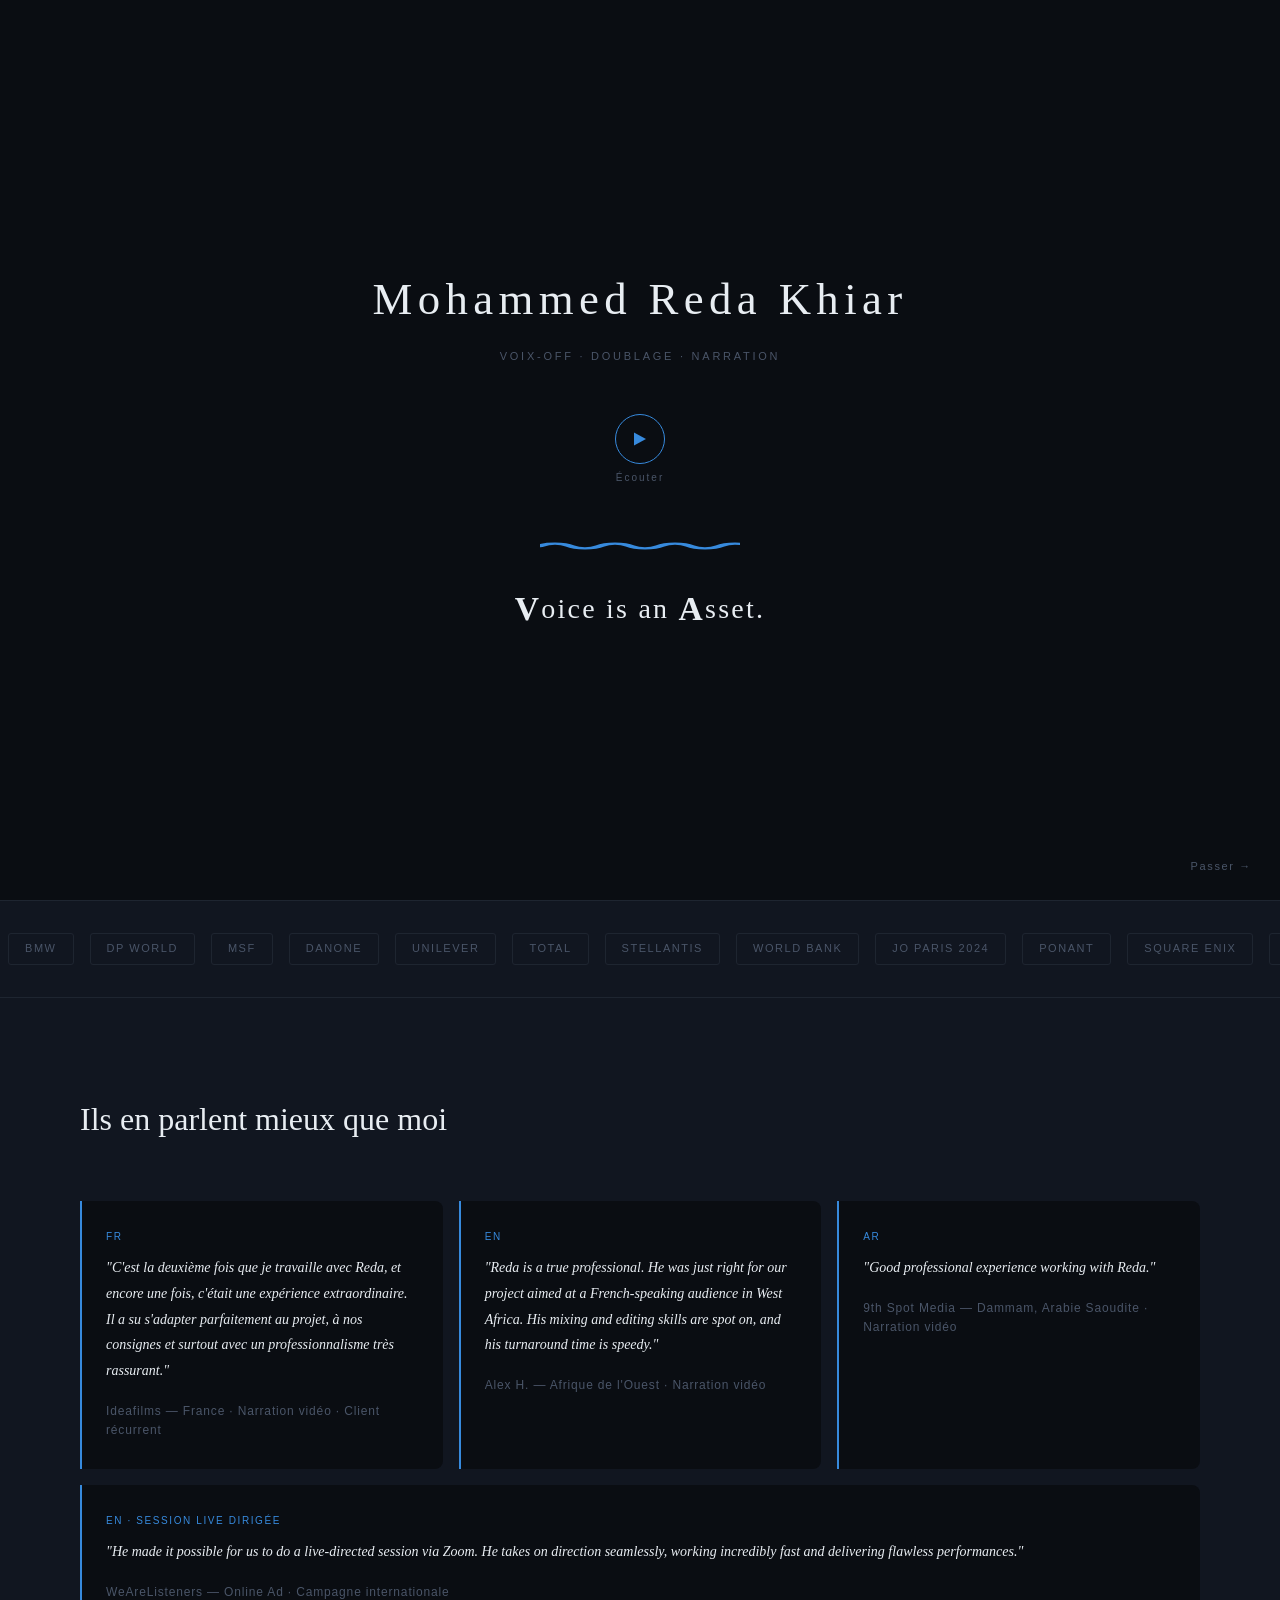
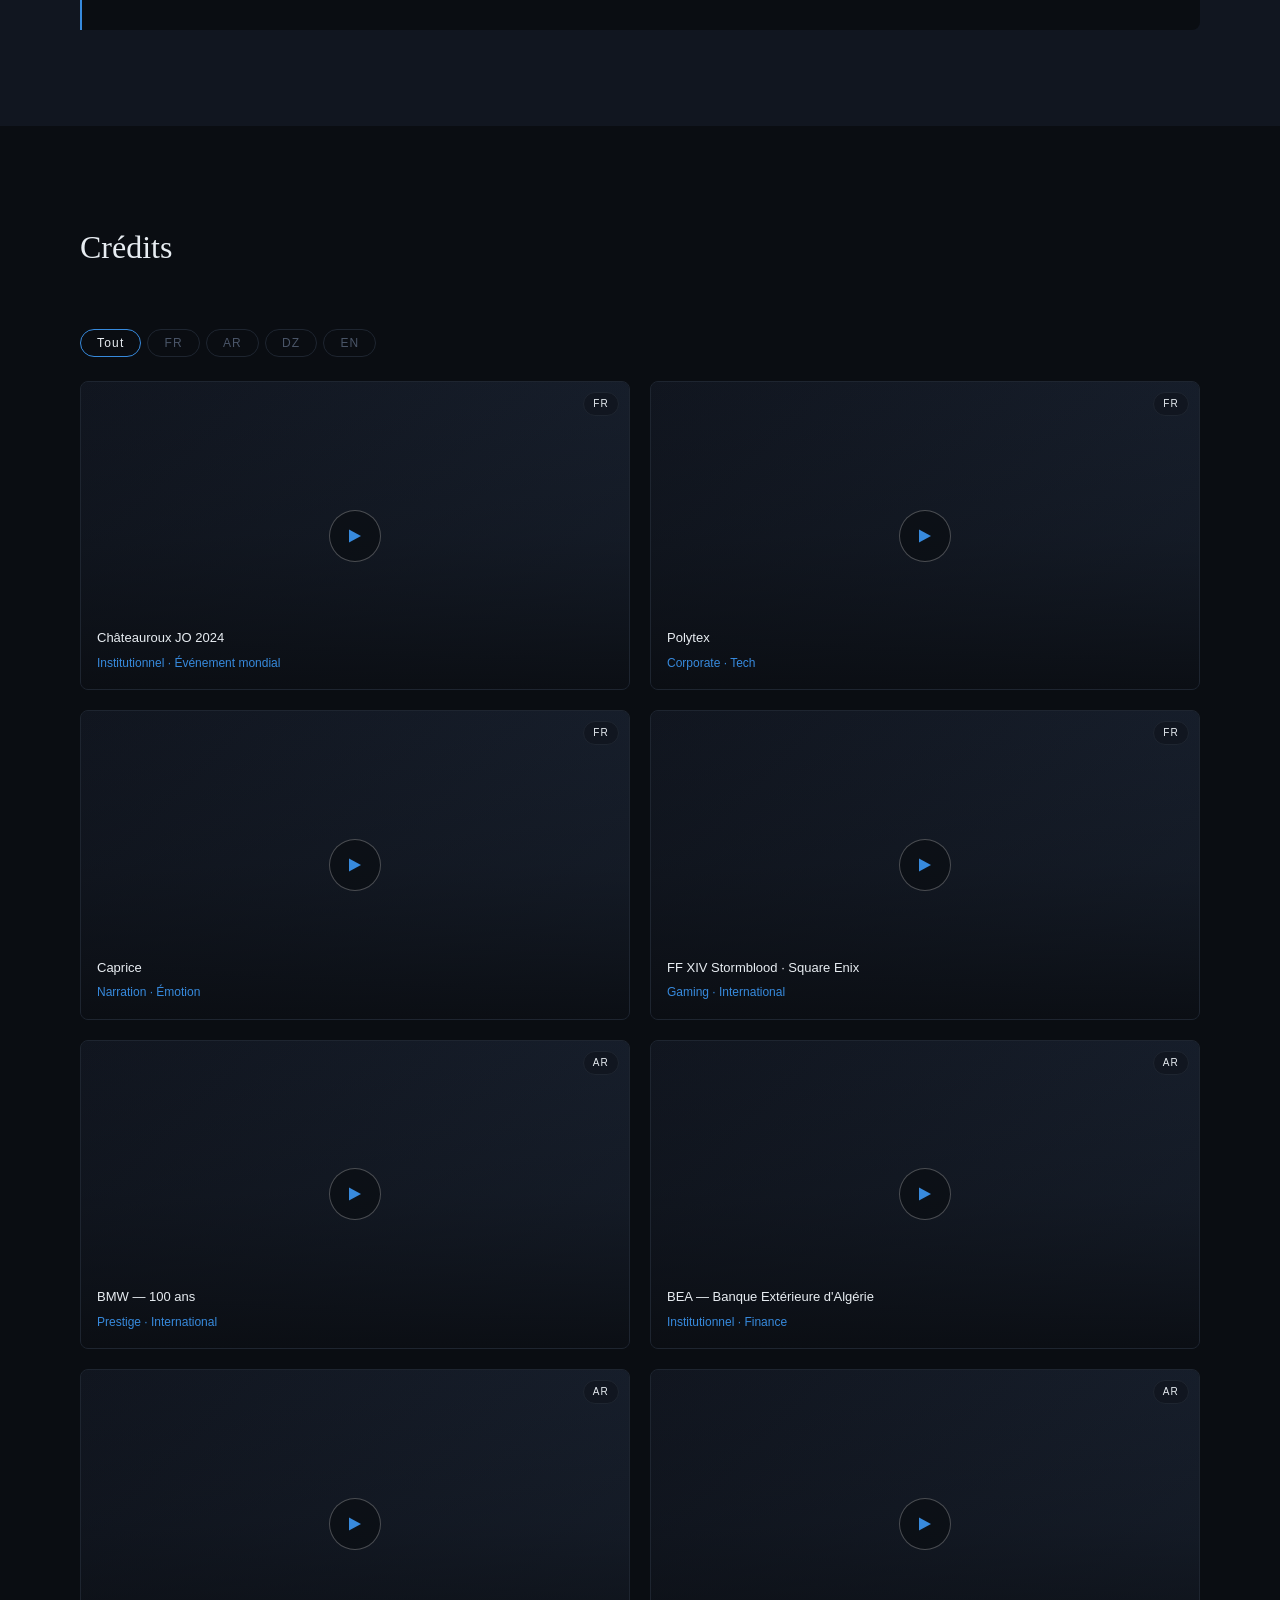
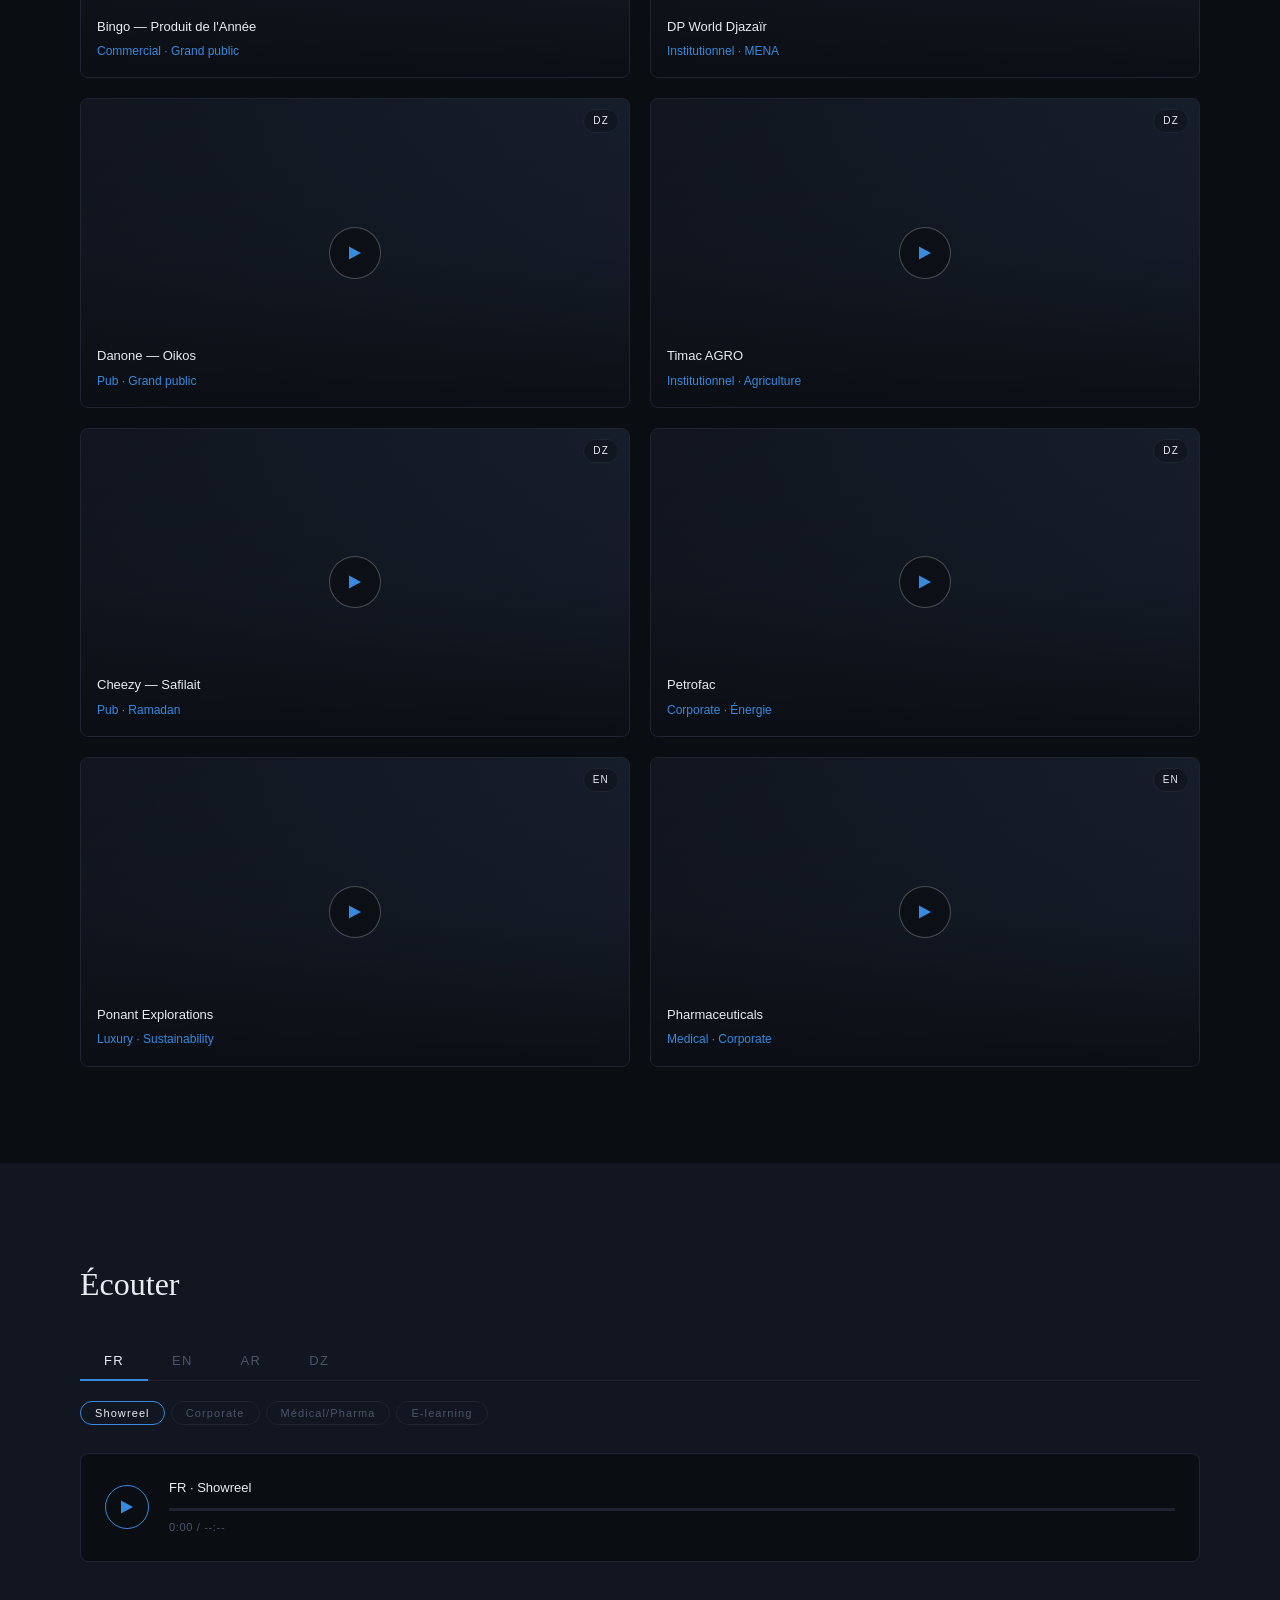
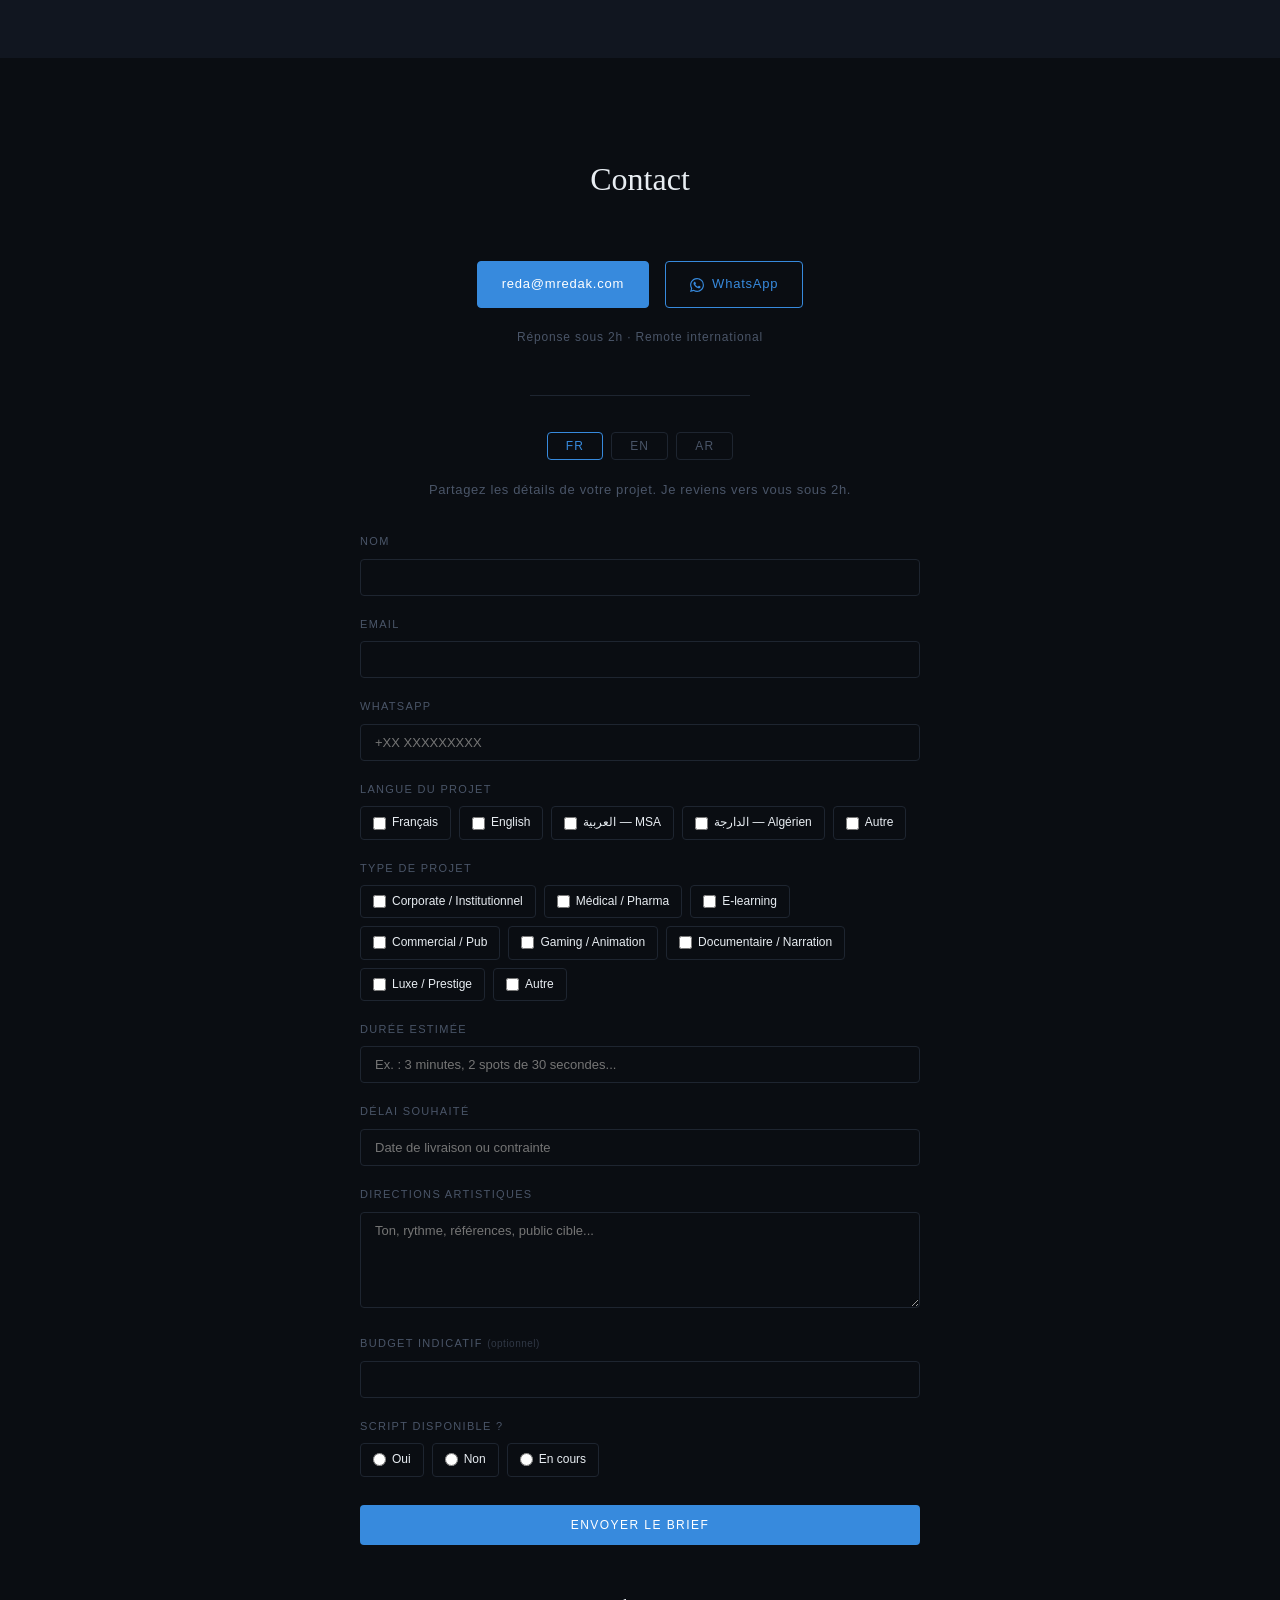
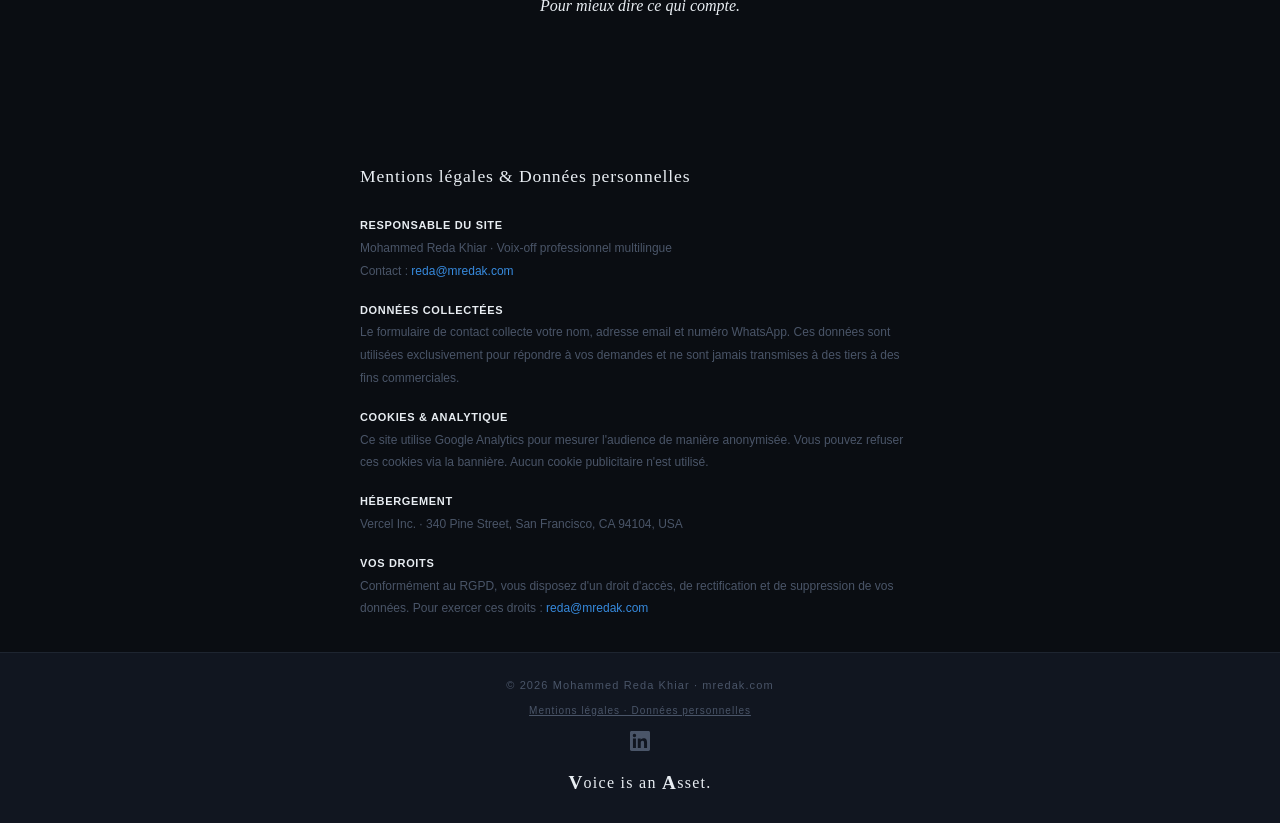
==== commit 292ce5f4: "fix: GA4 not collecting data — CSP was blocking inline gtag init The gtag config script was still in" ====
--- a/index.html
+++ b/index.html
@@ -35,12 +35,6 @@
   <meta name="referrer"                     content="strict-origin-when-cross-origin">
   <!-- Google Analytics GA4 -->
   <script async src="https://www.googletagmanager.com/gtag/js?id=G-5634FL003H"></script>
-  <script>
-    window.dataLayer = window.dataLayer || [];
-    function gtag(){dataLayer.push(arguments);}
-    gtag('js', new Date());
-    gtag('config', 'G-5634FL003H');
-  </script>
   <link rel="preconnect" href="https://fonts.googleapis.com">
   <link rel="preconnect" href="https://fonts.gstatic.com" crossorigin>
   <link href="https://fonts.googleapis.com/css2?family=Playfair+Display:ital,wght@0,400;0,500;1,400;1,500&family=Amiri:ital,wght@0,400;0,700;1,400&family=DM+Sans:wght@300;400;500&family=Noto+Sans+Arabic:wght@300;400;500&display=swap" rel="stylesheet">
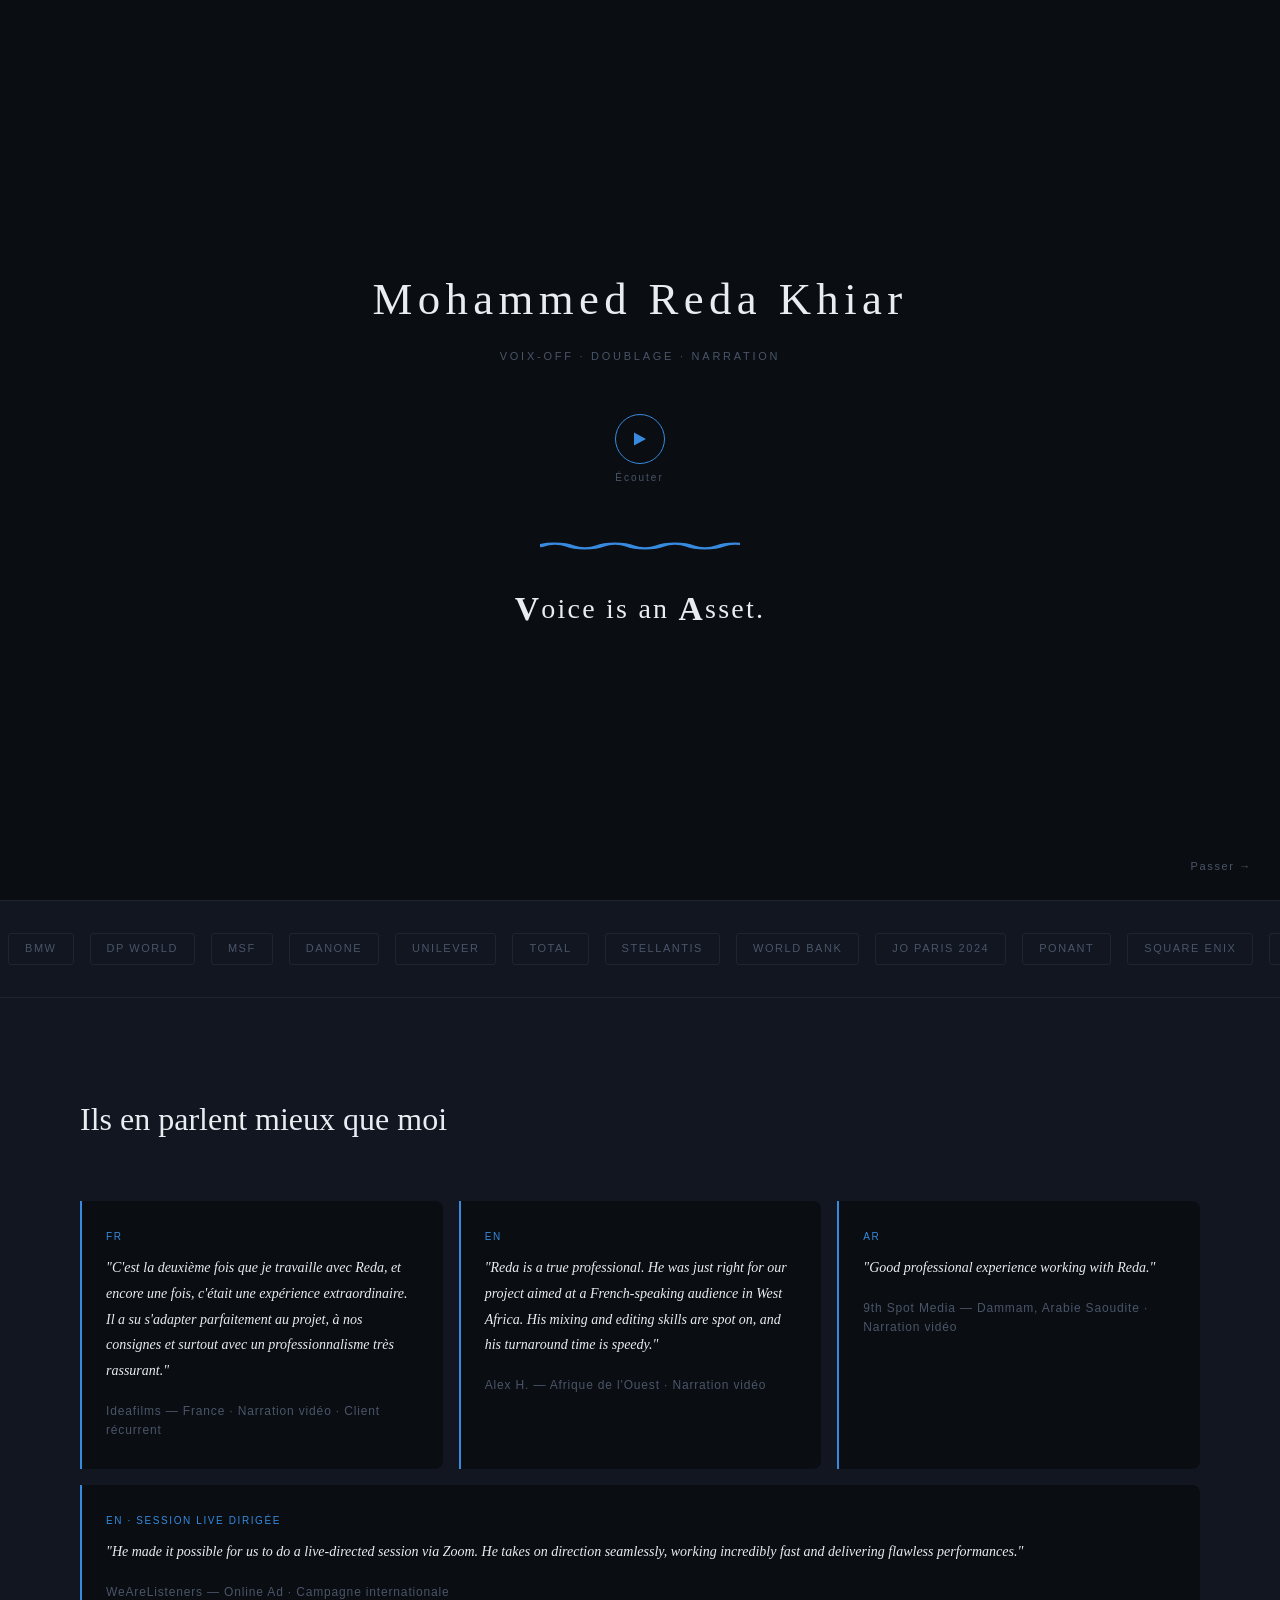
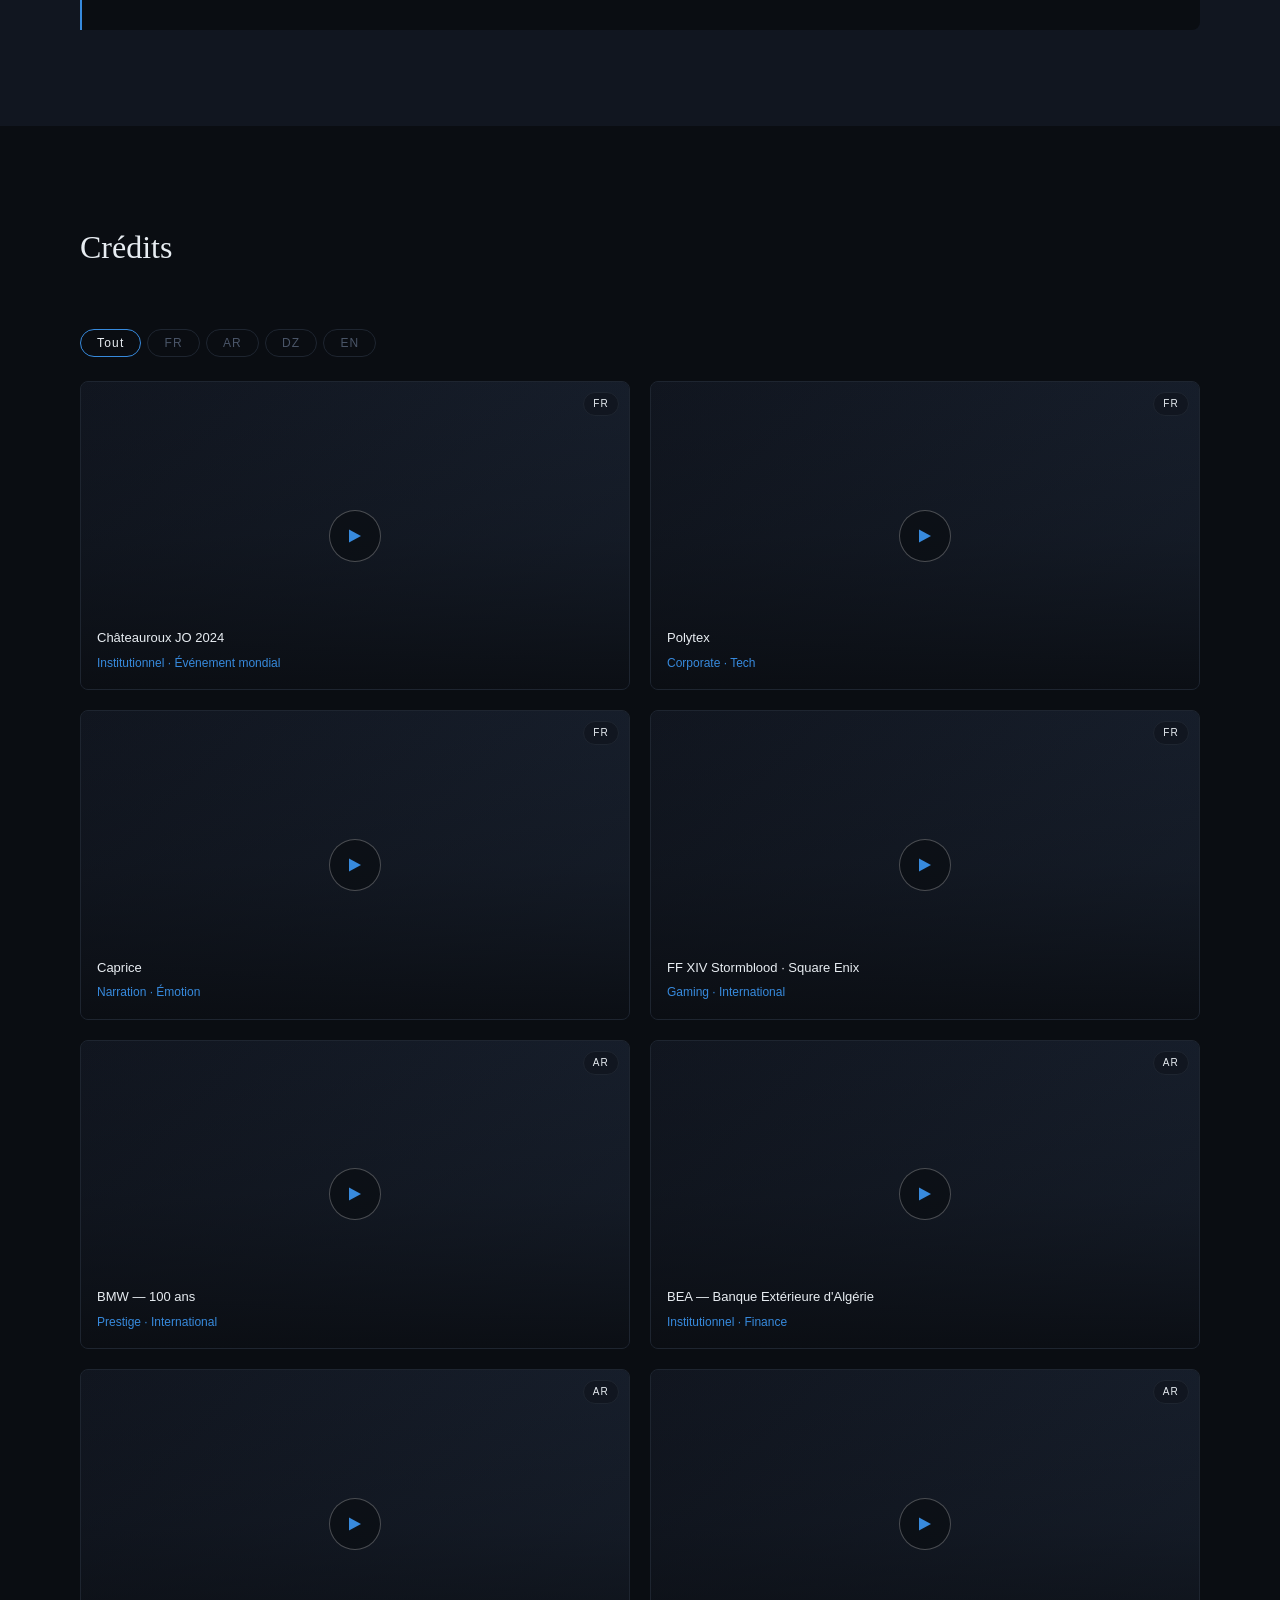
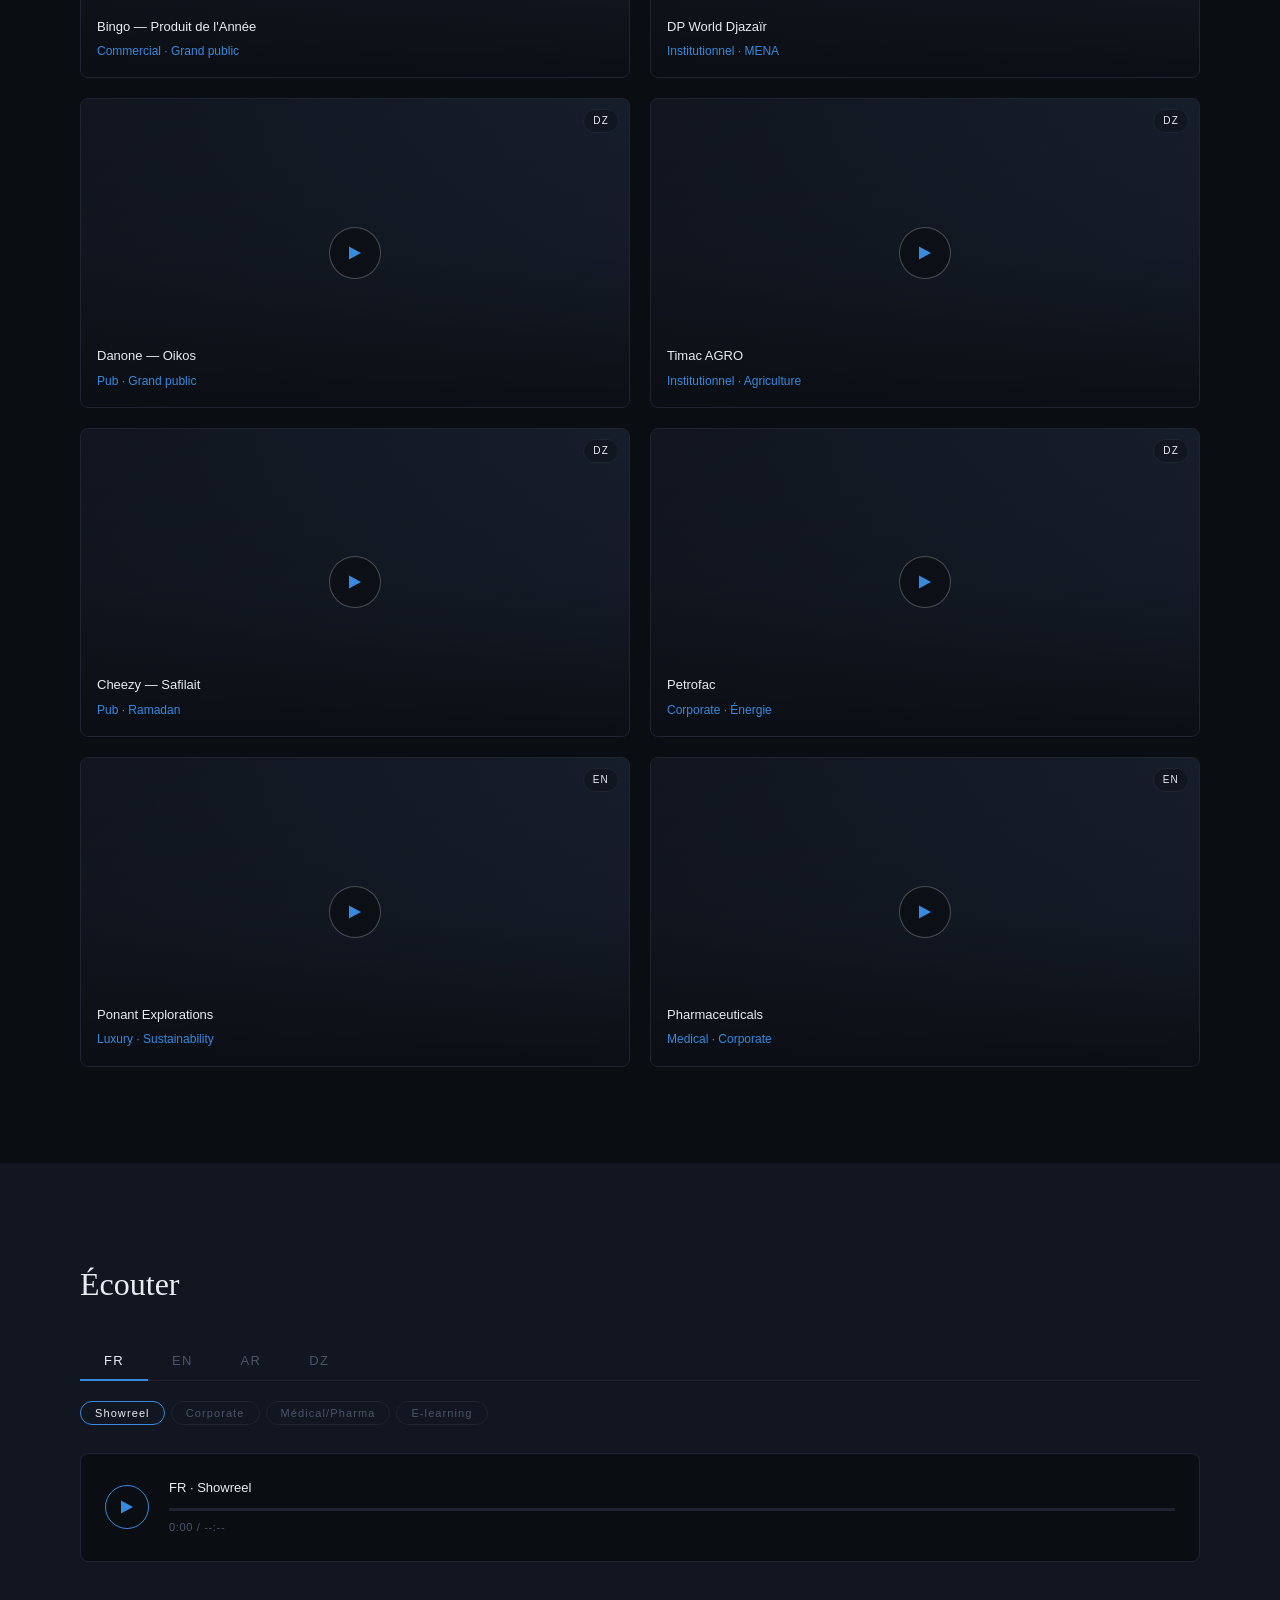
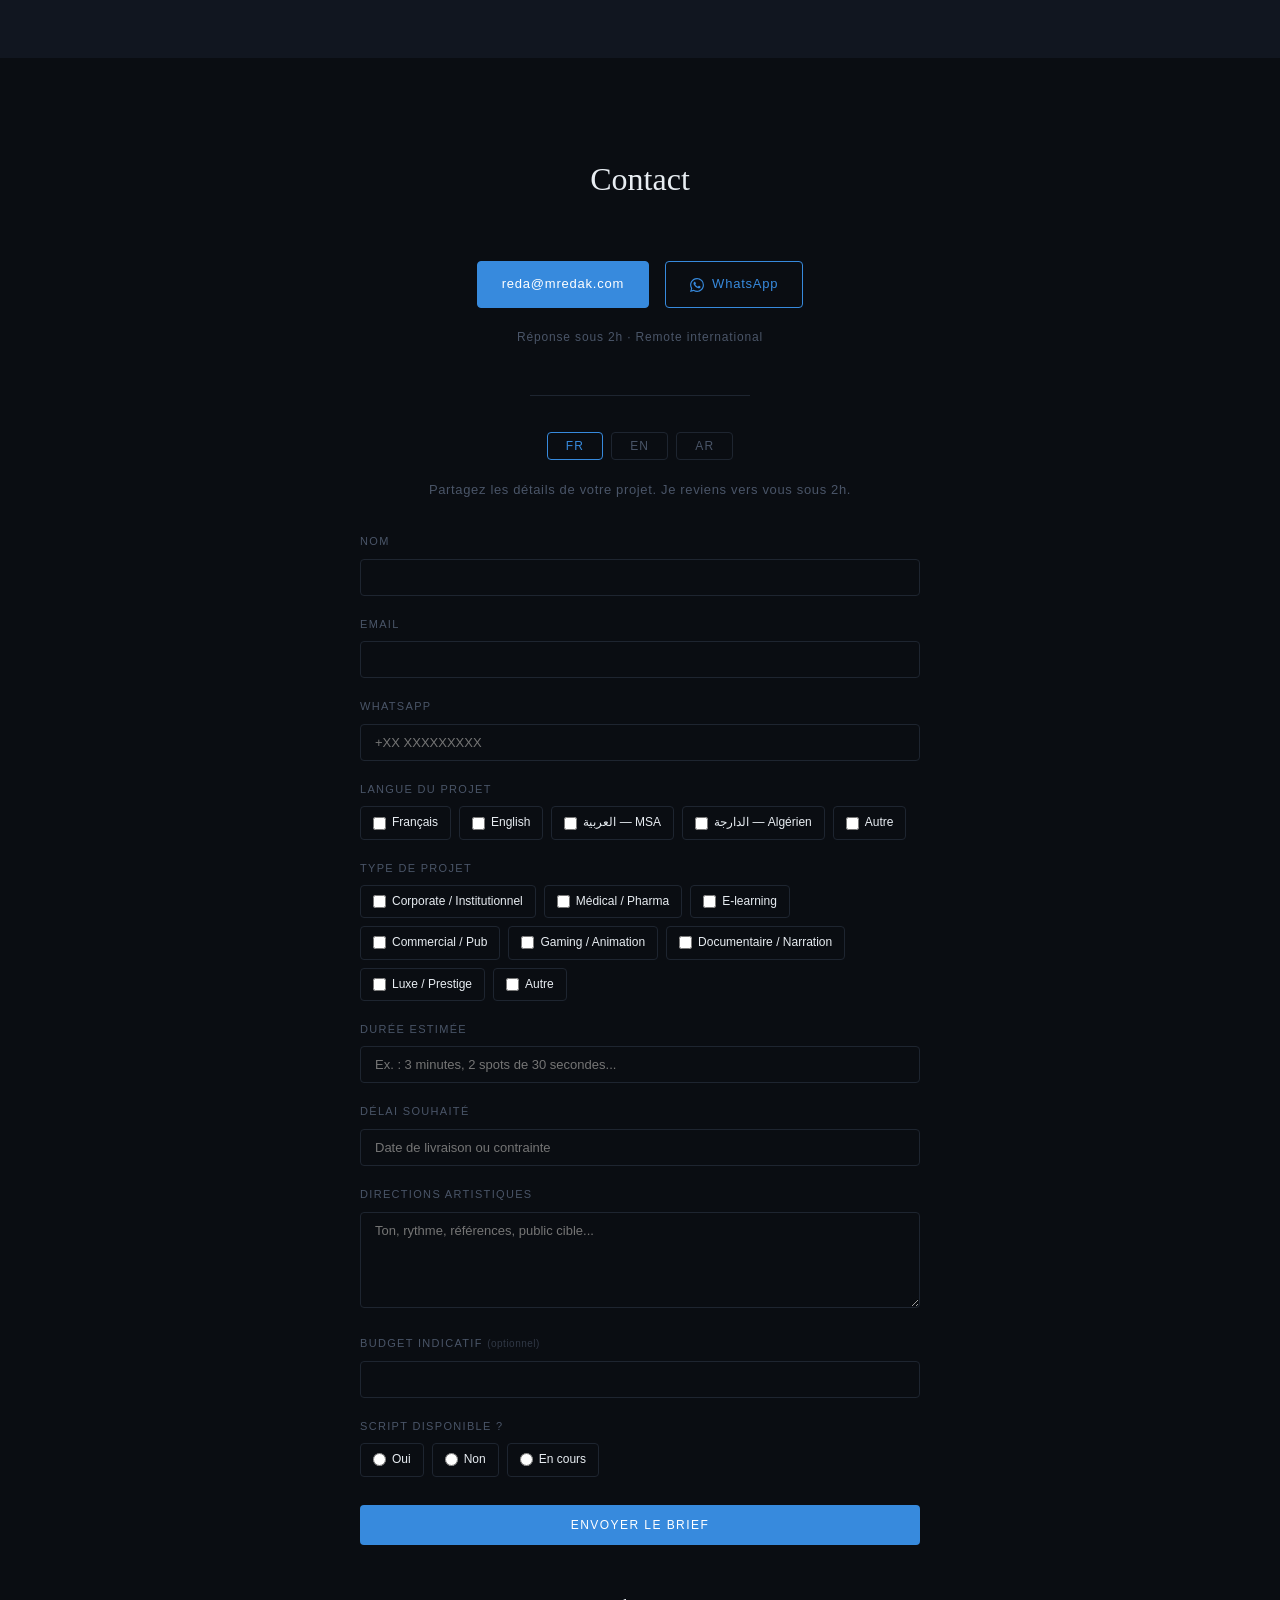
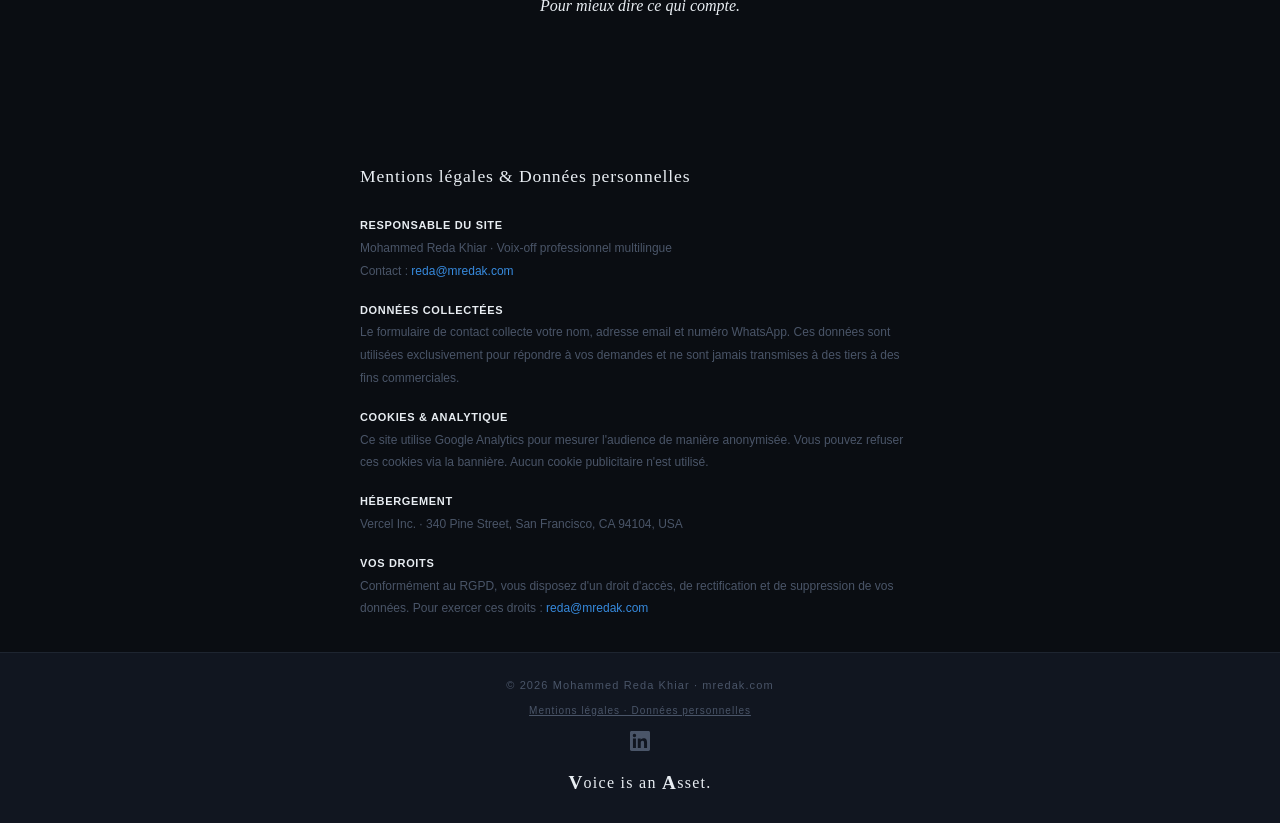
==== commit b0386833: "fix: align canonical/OG/sitemap URLs with www.mredak.com Vercel serves www.mredak.com as primary and" ====
--- a/index.html
+++ b/index.html
@@ -8,17 +8,17 @@
   <link rel="apple-touch-icon" sizes="180x180" href="/apple-touch-icon.png">
   <title>Mohammed Reda Khiar | Voix-off FR · AR · EN MENA — Doublage · Narration</title>
   <meta name="description" content="Voix-off professionnel multilingue — Français, Arabe, Anglais MENA. Corporate, médical, gaming, prestige. Remote international.">
-  <link rel="canonical" href="https://mredak.com">
+  <link rel="canonical" href="https://www.mredak.com">
   <link rel="preload" as="image" href="mohammed-reda-khiar-voix-off.webp" type="image/webp">
-  <link rel="alternate" hreflang="fr" href="https://mredak.com">
-  <link rel="alternate" hreflang="en" href="https://mredak.com">
-  <link rel="alternate" hreflang="ar" href="https://mredak.com">
-  <link rel="alternate" hreflang="x-default" href="https://mredak.com">
+  <link rel="alternate" hreflang="fr" href="https://www.mredak.com">
+  <link rel="alternate" hreflang="en" href="https://www.mredak.com">
+  <link rel="alternate" hreflang="ar" href="https://www.mredak.com">
+  <link rel="alternate" hreflang="x-default" href="https://www.mredak.com">
   <meta property="og:type"        content="website">
-  <meta property="og:url"         content="https://mredak.com/">
+  <meta property="og:url"         content="https://www.mredak.com/">
   <meta property="og:title"       content="Mohammed Reda Khiar | Voix-off FR · AR · EN MENA">
   <meta property="og:description" content="Voix-off professionnel multilingue — Français, Arabe, Anglais MENA. Corporate, médical, gaming, prestige.">
-  <meta property="og:image"       content="https://mredak.com/mohammed-reda-khiar-voix-off.webp">
+  <meta property="og:image"       content="https://www.mredak.com/mohammed-reda-khiar-voix-off.webp">
   <meta property="og:image:alt"   content="Portrait Mohammed Reda Khiar — Voix-off narrateur">
   <meta property="og:locale"      content="fr_FR">
   <meta property="og:site_name"    content="Mohammed Reda Khiar | Voix-off">
@@ -26,7 +26,7 @@
   <meta name="twitter:card"        content="summary_large_image">
   <meta name="twitter:title"       content="Mohammed Reda Khiar | Voix-off FR · AR · EN MENA">
   <meta name="twitter:description" content="Voix-off professionnel multilingue — Français, Arabe, Anglais MENA.">
-  <meta name="twitter:image"       content="https://mredak.com/mohammed-reda-khiar-voix-off.webp">
+  <meta name="twitter:image"       content="https://www.mredak.com/mohammed-reda-khiar-voix-off.webp">
   <meta http-equiv="Content-Security-Policy" content="default-src 'self'; script-src 'self' https://www.googletagmanager.com https://www.google-analytics.com; style-src 'self' 'unsafe-inline' https://fonts.googleapis.com; font-src 'self' https://fonts.gstatic.com; img-src 'self' data: https://i.ytimg.com https://www.google-analytics.com; frame-src https://www.youtube.com; media-src 'self'; connect-src 'self' https://www.google-analytics.com https://analytics.google.com https://www.googletagmanager.com https://formspree.io; form-action 'self' https://formspree.io; base-uri 'self'; upgrade-insecure-requests">
   <meta http-equiv="X-Frame-Options"        content="SAMEORIGIN">
   <meta http-equiv="X-Content-Type-Options" content="nosniff">
@@ -43,7 +43,7 @@
     "@context": "https://schema.org",
     "@type": "Person",
     "name": "Mohammed Reda Khiar",
-    "url": "https://mredak.com/",
+    "url": "https://www.mredak.com/",
     "email": "reda@mredak.com",
     "jobTitle": "Voice-over Artist & Narrator",
     "knowsLanguage": ["fr", "ar", "en"],
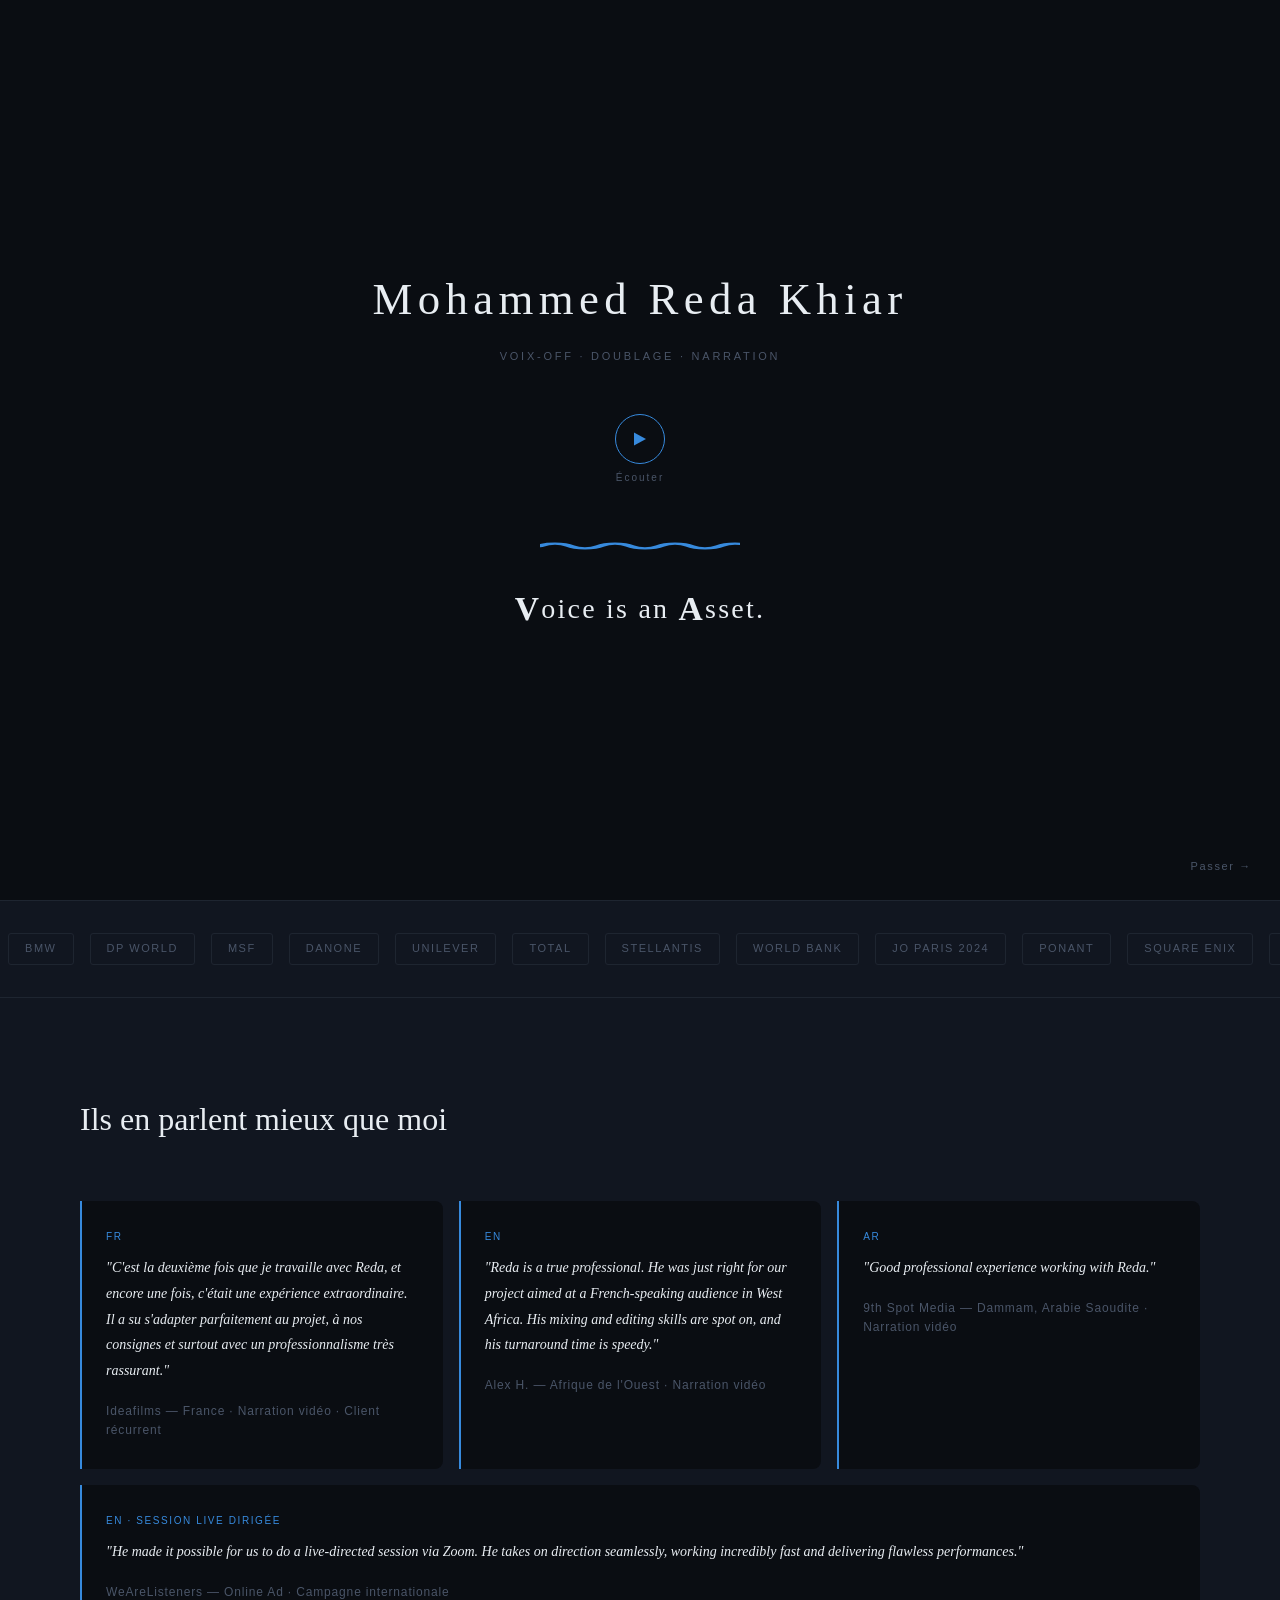
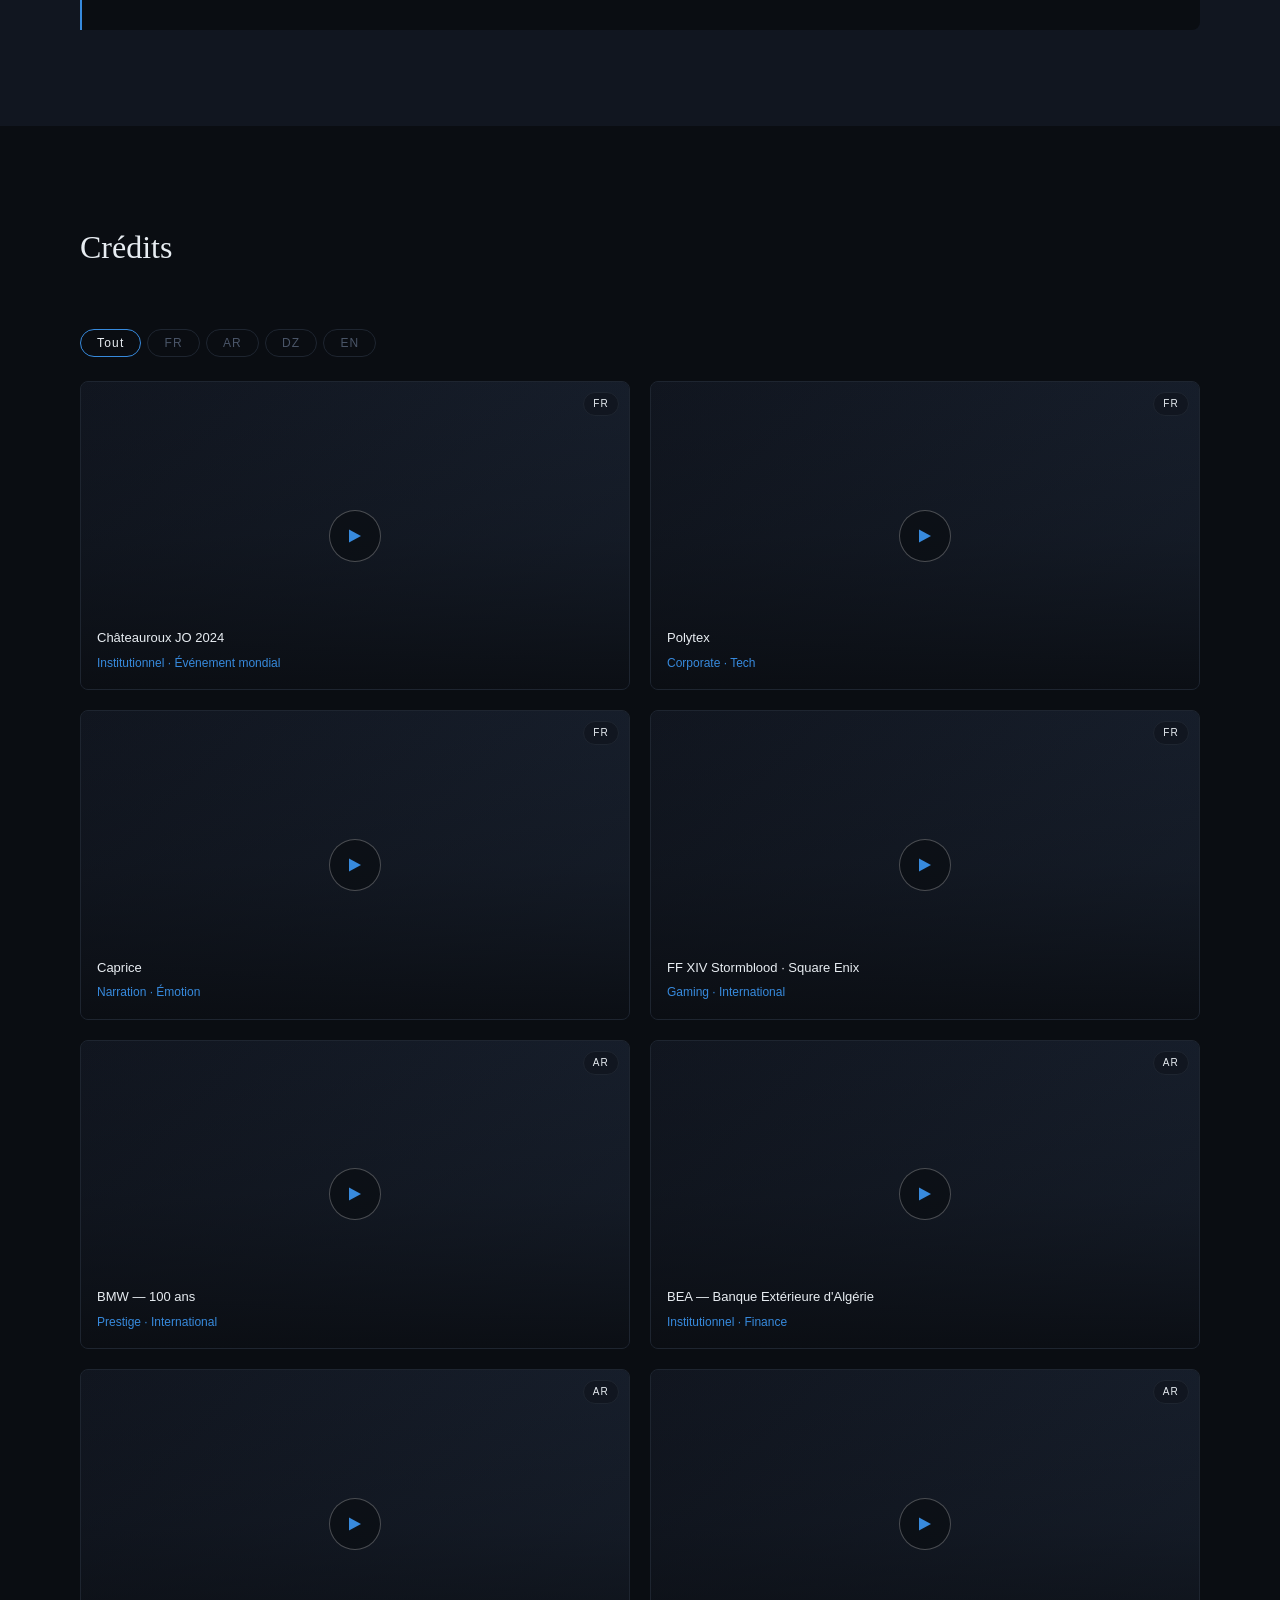
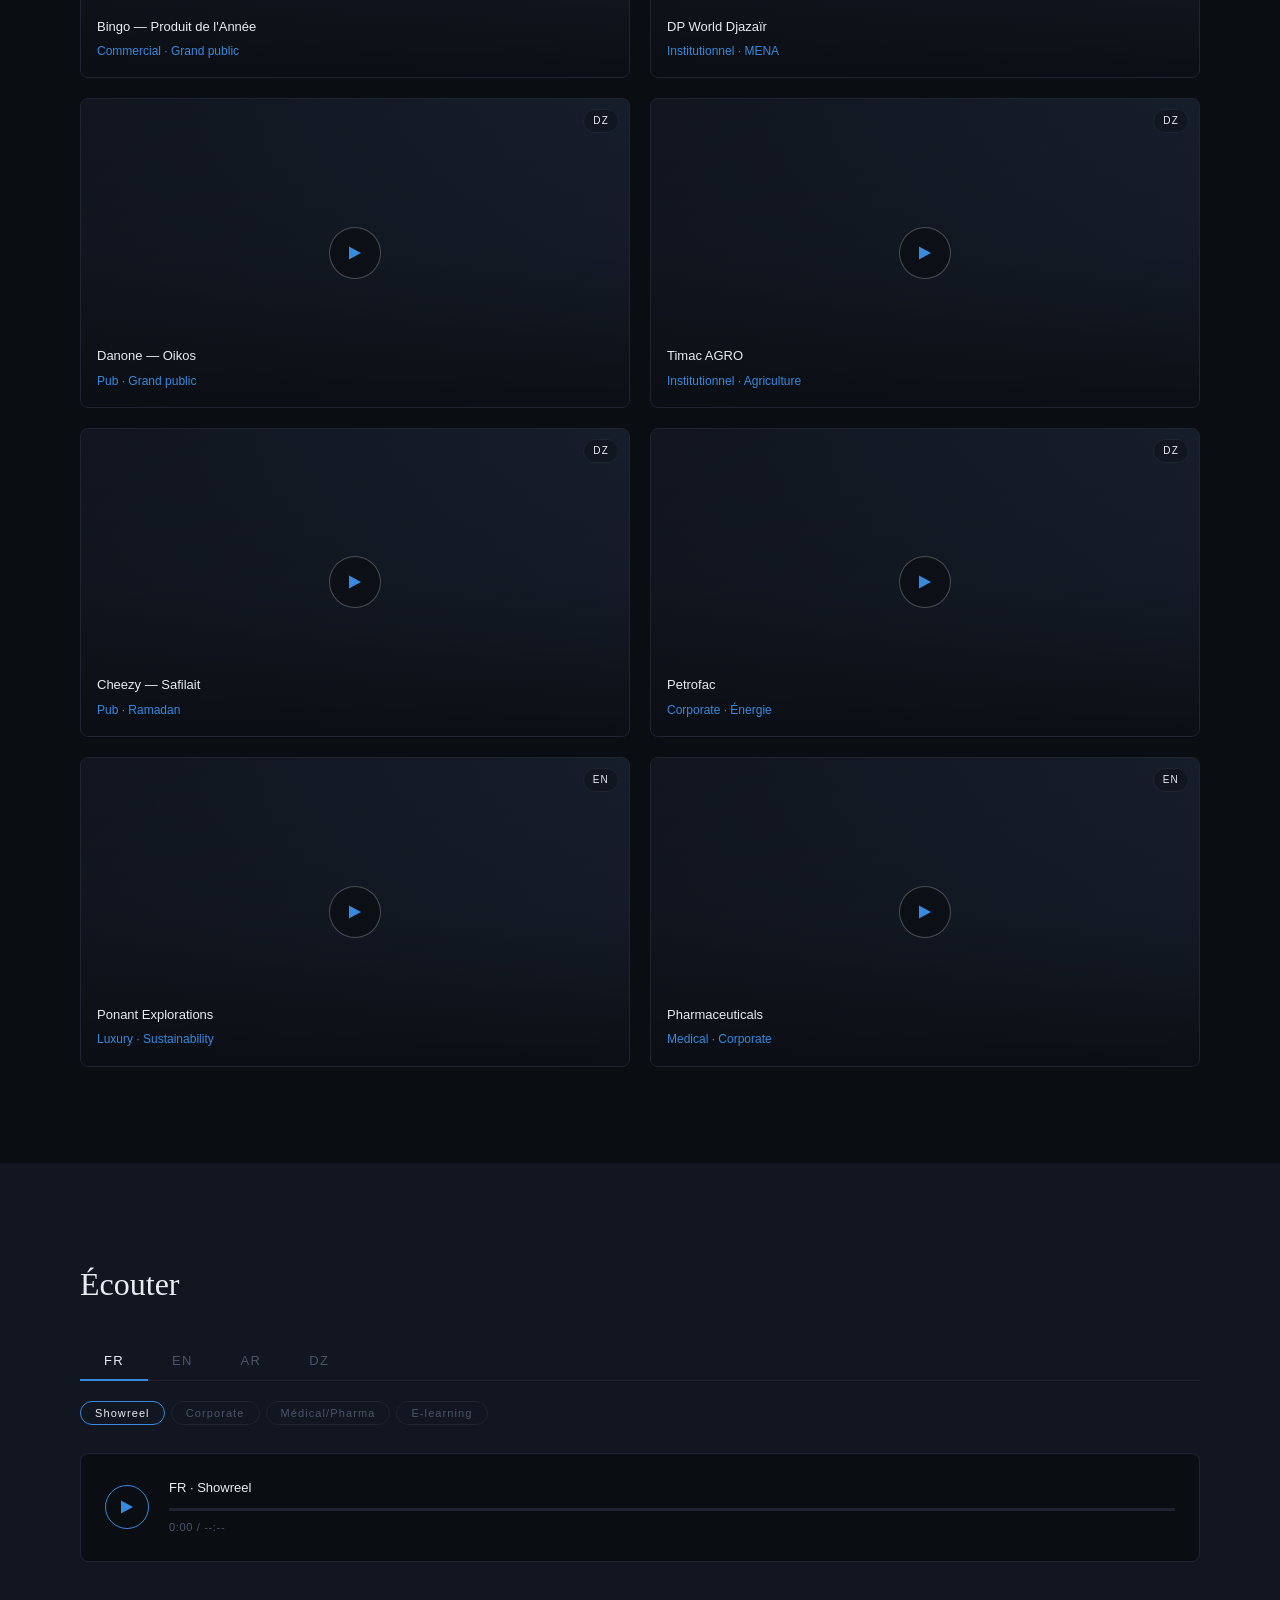
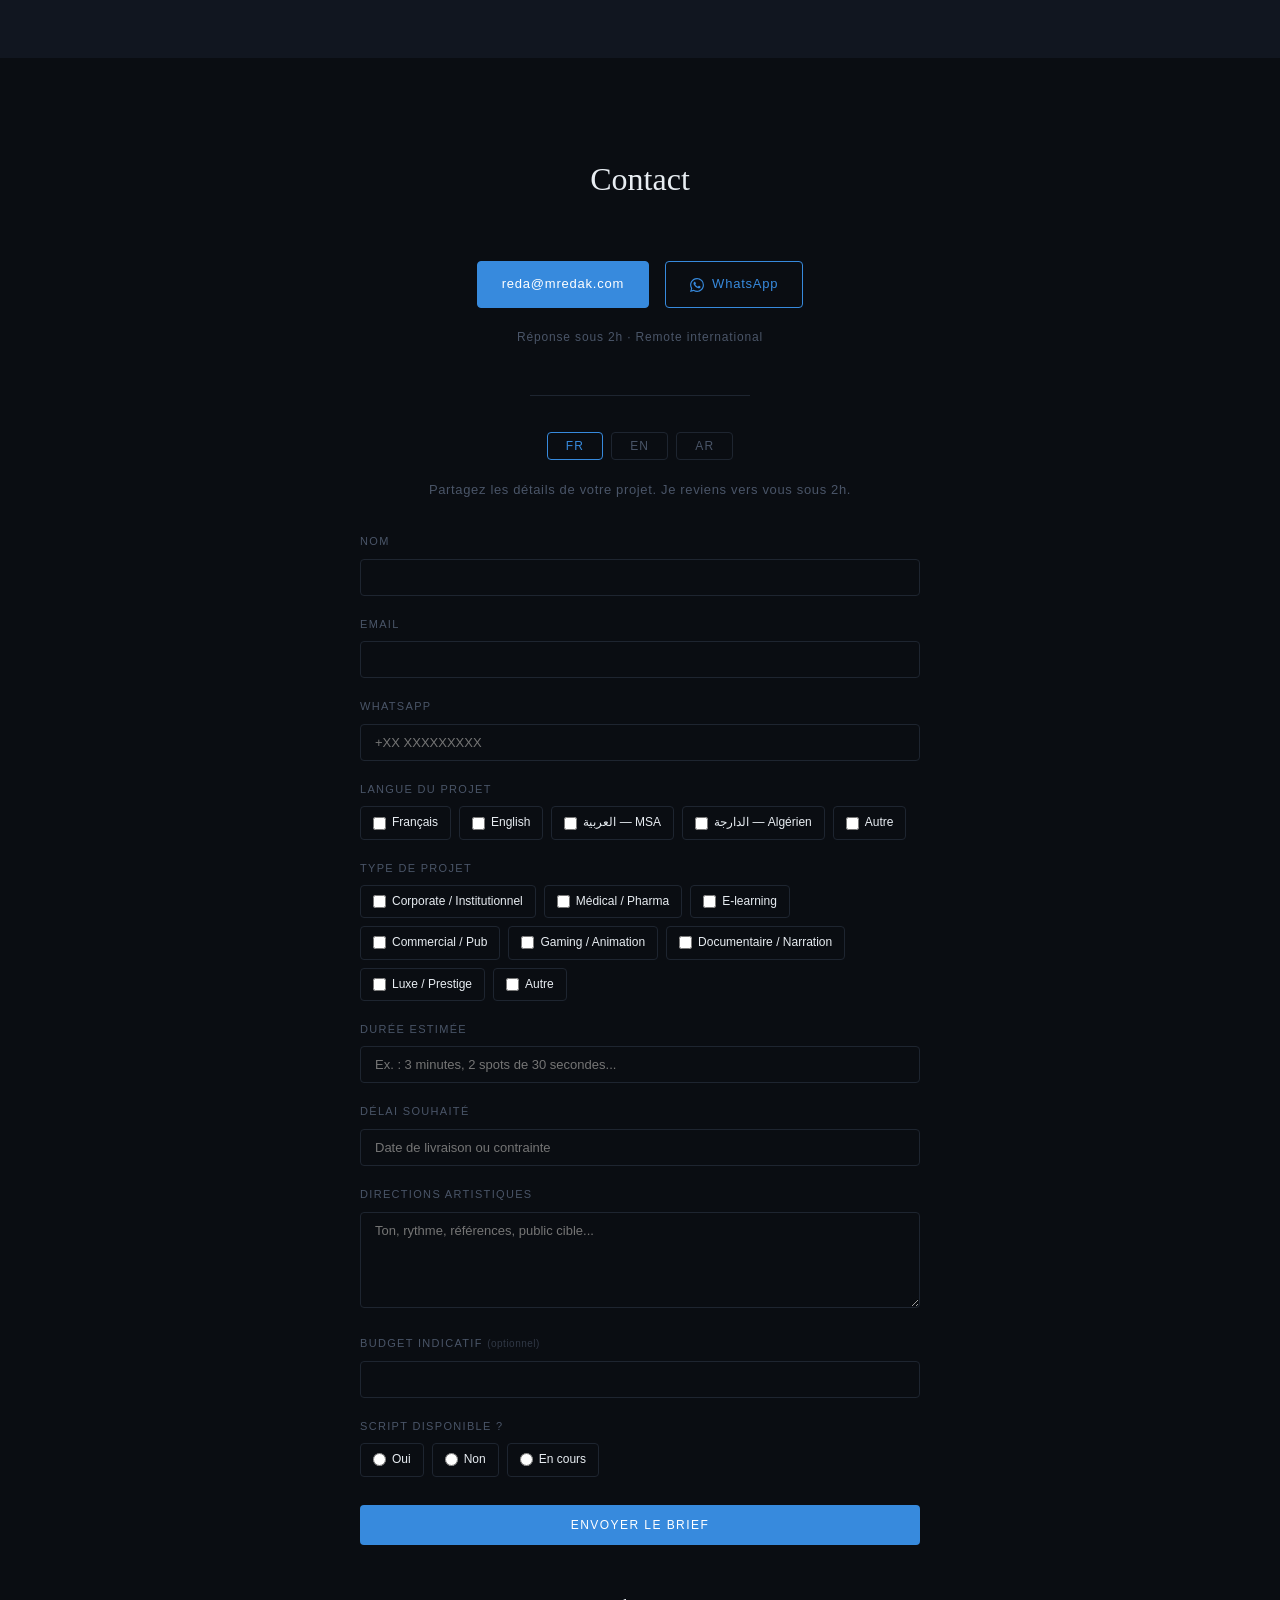
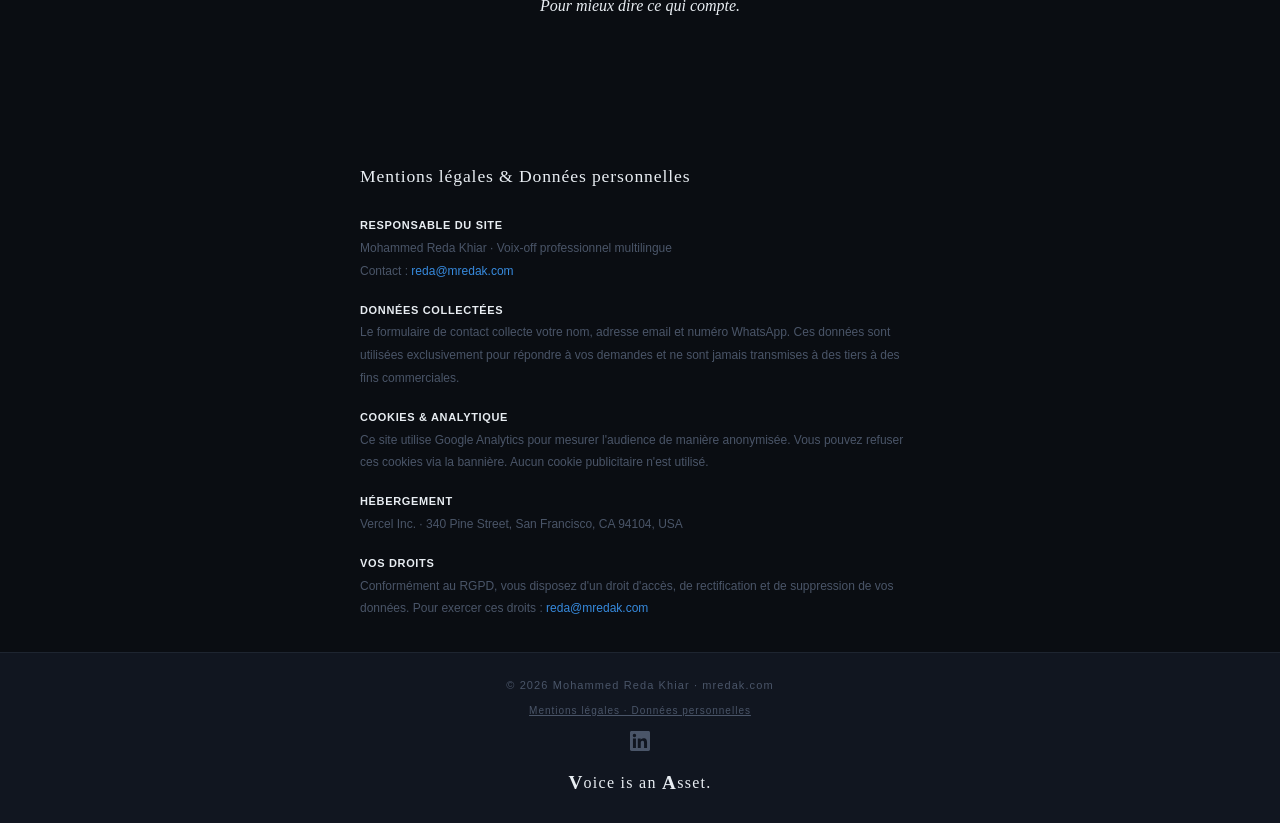
==== commit bee71035: "fix: intro/play/lang/cookie buttons dead — CSP blocked all onclick attrs script-src has no 'unsafe-i" ====
--- a/index.html
+++ b/index.html
@@ -652,7 +652,7 @@
   <p class="intro-name">Mohammed Reda Khiar</p>
   <p class="intro-sub">Voix-off · Doublage · Narration</p>
   <div class="intro-listen-wrap">
-    <button type="button" class="intro-play-btn" id="introPlayBtn" onclick="toggleIntroAudio()" aria-label="Écouter l'intro">
+    <button type="button" class="intro-play-btn" id="introPlayBtn" aria-label="Écouter l'intro">
       <svg id="introBtnIcon" width="14" height="16" viewBox="0 0 14 16" fill="none">
         <path d="M1 1.5L13 8L1 14.5V1.5Z" fill="#378ADD"/>
       </svg>
@@ -671,7 +671,7 @@
   <audio id="introAudio" preload="none">
     <source src="audio/intro_reel.mp3" type="audio/mpeg">
   </audio>
-  <button type="button" class="intro-skip" onclick="skipIntro()">Passer →</button>
+  <button type="button" class="intro-skip" id="introSkipBtn">Passer →</button>
 </div>
 
 <!-- ══════════════════ NAV ══════════════════ -->
@@ -684,13 +684,13 @@
       <a href="#demos" class="nav-anchor-btn" data-i18n="nav_demos" style="font-size:11px;letter-spacing:.12em;">Écouter</a>
     </div>
     <div class="nav-lang">
-      <button type="button" class="lang-btn active" data-lang="fr" onclick="setLang('fr')" aria-label="Passer en français" aria-pressed="true">FR</button>
+      <button type="button" class="lang-btn active" data-lang="fr" aria-label="Passer en français" aria-pressed="true">FR</button>
       <span class="lang-sep">|</span>
-      <button type="button" class="lang-btn" data-lang="en" onclick="setLang('en')" aria-label="Switch to English" aria-pressed="false">EN</button>
+      <button type="button" class="lang-btn" data-lang="en" aria-label="Switch to English" aria-pressed="false">EN</button>
       <span class="lang-sep">|</span>
-      <button type="button" class="lang-btn" data-lang="ar" onclick="setLang('ar')" aria-label="التبديل إلى العربية" aria-pressed="false">AR</button>
+      <button type="button" class="lang-btn" data-lang="ar" aria-label="التبديل إلى العربية" aria-pressed="false">AR</button>
     </div>
-    <a href="#contact" class="nav-cta" data-i18n="nav_cta" onclick="track('contact_click',{method:'nav'})">Un projet ? Parlons-en.</a>
+    <a href="#contact" class="nav-cta" data-i18n="nav_cta" data-track="contact_click" data-track-key="method" data-track-value="nav">Un projet ? Parlons-en.</a>
   </nav>
 </header>
 
@@ -705,7 +705,7 @@
           <h1 class="hero-signature" data-i18n="hero_signature">Pour mieux dire ce qui compte.</h1>
           <p class="hero-subtitle" data-i18n="hero_subtitle">Voix-off · Doublage · Narration — FR · AR · EN MENA</p>
           <!-- Mini player intégré au hero -->
-          <div class="hero-mini-player" onclick="toggleMiniAudio()" role="button" aria-label="Écouter l'intro">
+          <div class="hero-mini-player" id="heroMiniPlayer" role="button" aria-label="Écouter l'intro">
             <button type="button" class="mini-play-btn" id="miniPlayBtn" aria-label="Lecture">
               <svg id="miniBtnIcon" width="10" height="12" viewBox="0 0 10 12" fill="none">
                 <path d="M0 .5L10 6 0 11.5V.5Z" fill="#378ADD"/>
@@ -719,8 +719,8 @@
             </div>
           </div>
           <div class="hero-actions">
-            <a href="#contact" class="btn-gold" data-i18n="hero_cta" onclick="track('contact_click',{method:'hero_cta'})">Un projet ? Parlons-en.</a>
-            <a href="#demos" class="btn-blue" onclick="track('demos_click',{from:'hero'})">
+            <a href="#contact" class="btn-gold" data-i18n="hero_cta" data-track="contact_click" data-track-key="method" data-track-value="hero_cta">Un projet ? Parlons-en.</a>
+            <a href="#demos" class="btn-blue" data-track="demos_click" data-track-key="from" data-track-value="hero">
               <svg width="10" height="12" viewBox="0 0 10 12" fill="none">
                 <path d="M0 .5L10 6 0 11.5V.5Z" fill="#378ADD"/>
               </svg>
@@ -805,13 +805,13 @@
       <div class="demo-lang-tabs" id="demoLangTabs" role="tablist" aria-label="Langue des démos audio"></div>
       <div class="demo-genre-tabs" id="demoGenreTabs"></div>
       <div class="audio-player" id="demo-tabpanel" role="tabpanel" aria-live="polite" aria-label="Lecteur audio">
-        <button type="button" class="aud-btn" id="demoPlayBtn" onclick="toggleDemoAudio()" aria-label="Lecture">
+        <button type="button" class="aud-btn" id="demoPlayBtn" aria-label="Lecture">
           <svg class="icon-play" width="12" height="14" viewBox="0 0 12 14" fill="none"><path d="M0 .5 12 7 0 13.5V.5Z" fill="#378ADD"/></svg>
           <svg class="icon-pause" style="display:none" width="12" height="12" viewBox="0 0 12 12" fill="none"><rect x="0" y="0" width="4" height="12" fill="white"/><rect x="8" y="0" width="4" height="12" fill="white"/></svg>
         </button>
         <div class="aud-info">
           <p class="aud-label" id="demoLabel">FR · Showreel</p>
-          <div class="aud-bar-wrap" onclick="seekDemoAudio(event)">
+          <div class="aud-bar-wrap" id="audBarWrap">
             <div class="aud-bar" id="demoBar"></div>
           </div>
           <p class="aud-time" id="demoTime">0:00 / --:--</p>
@@ -826,8 +826,8 @@
     <div class="container">
       <h2 id="h2-contact" class="section-title" data-i18n="contact_title">Contact</h2>
       <div class="contact-btns">
-        <a href="mailto:reda@mredak.com" class="btn-gold" onclick="track('contact_click',{method:'email'})">reda@mredak.com</a>
-        <a href="https://wa.me/213662746914" target="_blank" rel="noopener noreferrer" class="btn-blue" aria-label="Contacter par WhatsApp (ouvre l'application)" onclick="track('contact_click',{method:'whatsapp'})">
+        <a href="mailto:reda@mredak.com" class="btn-gold" data-track="contact_click" data-track-key="method" data-track-value="email">reda@mredak.com</a>
+        <a href="https://wa.me/213662746914" target="_blank" rel="noopener noreferrer" class="btn-blue" aria-label="Contacter par WhatsApp (ouvre l'application)" data-track="contact_click" data-track-key="method" data-track-value="whatsapp">
           <svg width="14" height="14" viewBox="0 0 24 24" fill="none" aria-hidden="true">
             <path d="M17.472 14.382c-.297-.149-1.758-.867-2.03-.967-.273-.099-.471-.148-.67.15-.197.297-.767.966-.94 1.164-.173.199-.347.223-.644.075-.297-.15-1.255-.463-2.39-1.475-.883-.788-1.48-1.761-1.653-2.059-.173-.297-.018-.458.13-.606.134-.133.298-.347.446-.52.149-.174.198-.298.298-.497.099-.198.05-.371-.025-.52-.075-.149-.669-1.612-.916-2.207-.242-.579-.487-.5-.669-.51-.173-.008-.371-.01-.57-.01-.198 0-.52.074-.792.372-.272.297-1.04 1.016-1.04 2.479 0 1.462 1.065 2.875 1.213 3.074.149.198 2.096 3.2 5.077 4.487.709.306 1.262.489 1.694.625.712.227 1.36.195 1.871.118.571-.085 1.758-.719 2.006-1.413.248-.694.248-1.289.173-1.413-.074-.124-.272-.198-.57-.347m-5.421 7.403h-.004a9.87 9.87 0 01-5.031-1.378l-.361-.214-3.741.982.998-3.648-.235-.374a9.86 9.86 0 01-1.51-5.26c.001-5.45 4.436-9.884 9.888-9.884 2.64 0 5.122 1.03 6.988 2.898a9.825 9.825 0 012.893 6.994c-.003 5.45-4.437 9.884-9.885 9.884m8.413-18.297A11.815 11.815 0 0012.05 0C5.495 0 .16 5.335.157 11.892c0 2.096.547 4.142 1.588 5.945L.057 24l6.305-1.654a11.882 11.882 0 005.683 1.448h.005c6.554 0 11.89-5.335 11.893-11.893a11.821 11.821 0 00-3.48-8.413z" fill="#378ADD"/>
           </svg>
@@ -839,9 +839,9 @@
 
       <div class="brief-form-wrapper">
         <div class="brief-lang-toggle">
-          <button type="button" class="brief-lang-btn active" data-lang="fr" onclick="switchBriefLang('fr')" aria-pressed="true" aria-label="Formulaire en français">FR</button>
-          <button type="button" class="brief-lang-btn" data-lang="en" onclick="switchBriefLang('en')" aria-pressed="false" aria-label="Form in English">EN</button>
-          <button type="button" class="brief-lang-btn" data-lang="ar" onclick="switchBriefLang('ar')" aria-pressed="false" aria-label="نموذج بالعربية">AR</button>
+          <button type="button" class="brief-lang-btn active" data-lang="fr" aria-pressed="true" aria-label="Formulaire en français">FR</button>
+          <button type="button" class="brief-lang-btn" data-lang="en" aria-pressed="false" aria-label="Form in English">EN</button>
+          <button type="button" class="brief-lang-btn" data-lang="ar" aria-pressed="false" aria-label="نموذج بالعربية">AR</button>
         </div>
         <p class="brief-intro" id="brief-intro-fr">Partagez les détails de votre projet. Je reviens vers vous sous 2h.</p>
         <p class="brief-intro" id="brief-intro-en" style="display:none">Share your project details. I'll get back to you within 2 hours.</p>
@@ -961,8 +961,8 @@
 <div id="cookieBanner" role="region" aria-label="Cookies">
   <span>Ce site utilise des cookies d'analyse (Google Analytics) pour améliorer l'expérience. <a href="#mentions">En savoir plus</a>.</span>
   <div class="cookie-actions">
-    <button type="button" class="cookie-btn cookie-decline" onclick="dismissCookies(false)">Refuser</button>
-    <button type="button" class="cookie-btn cookie-accept" onclick="dismissCookies(true)">Accepter</button>
+    <button type="button" class="cookie-btn cookie-decline">Refuser</button>
+    <button type="button" class="cookie-btn cookie-accept">Accepter</button>
   </div>
 </div>
 
@@ -979,14 +979,14 @@
 
 <div id="lightbox" role="dialog" aria-modal="true" aria-label="Lecteur vidéo">
   <div class="lb-inner" id="lbInner">
-    <button type="button" class="lb-close" onclick="closeLightbox()" aria-label="Fermer">✕</button>
+    <button type="button" class="lb-close" aria-label="Fermer">✕</button>
   </div>
 </div>
 
 
 
 
-<button type="button" class="scroll-top" id="scrollTop" onclick="window.scrollTo({top:0,behavior:'smooth'})" aria-label="Retour en haut">↑</button>
+<button type="button" class="scroll-top" id="scrollTop" aria-label="Retour en haut">↑</button>
 <script src="/main.js" defer></script>
 </body>
 </html>
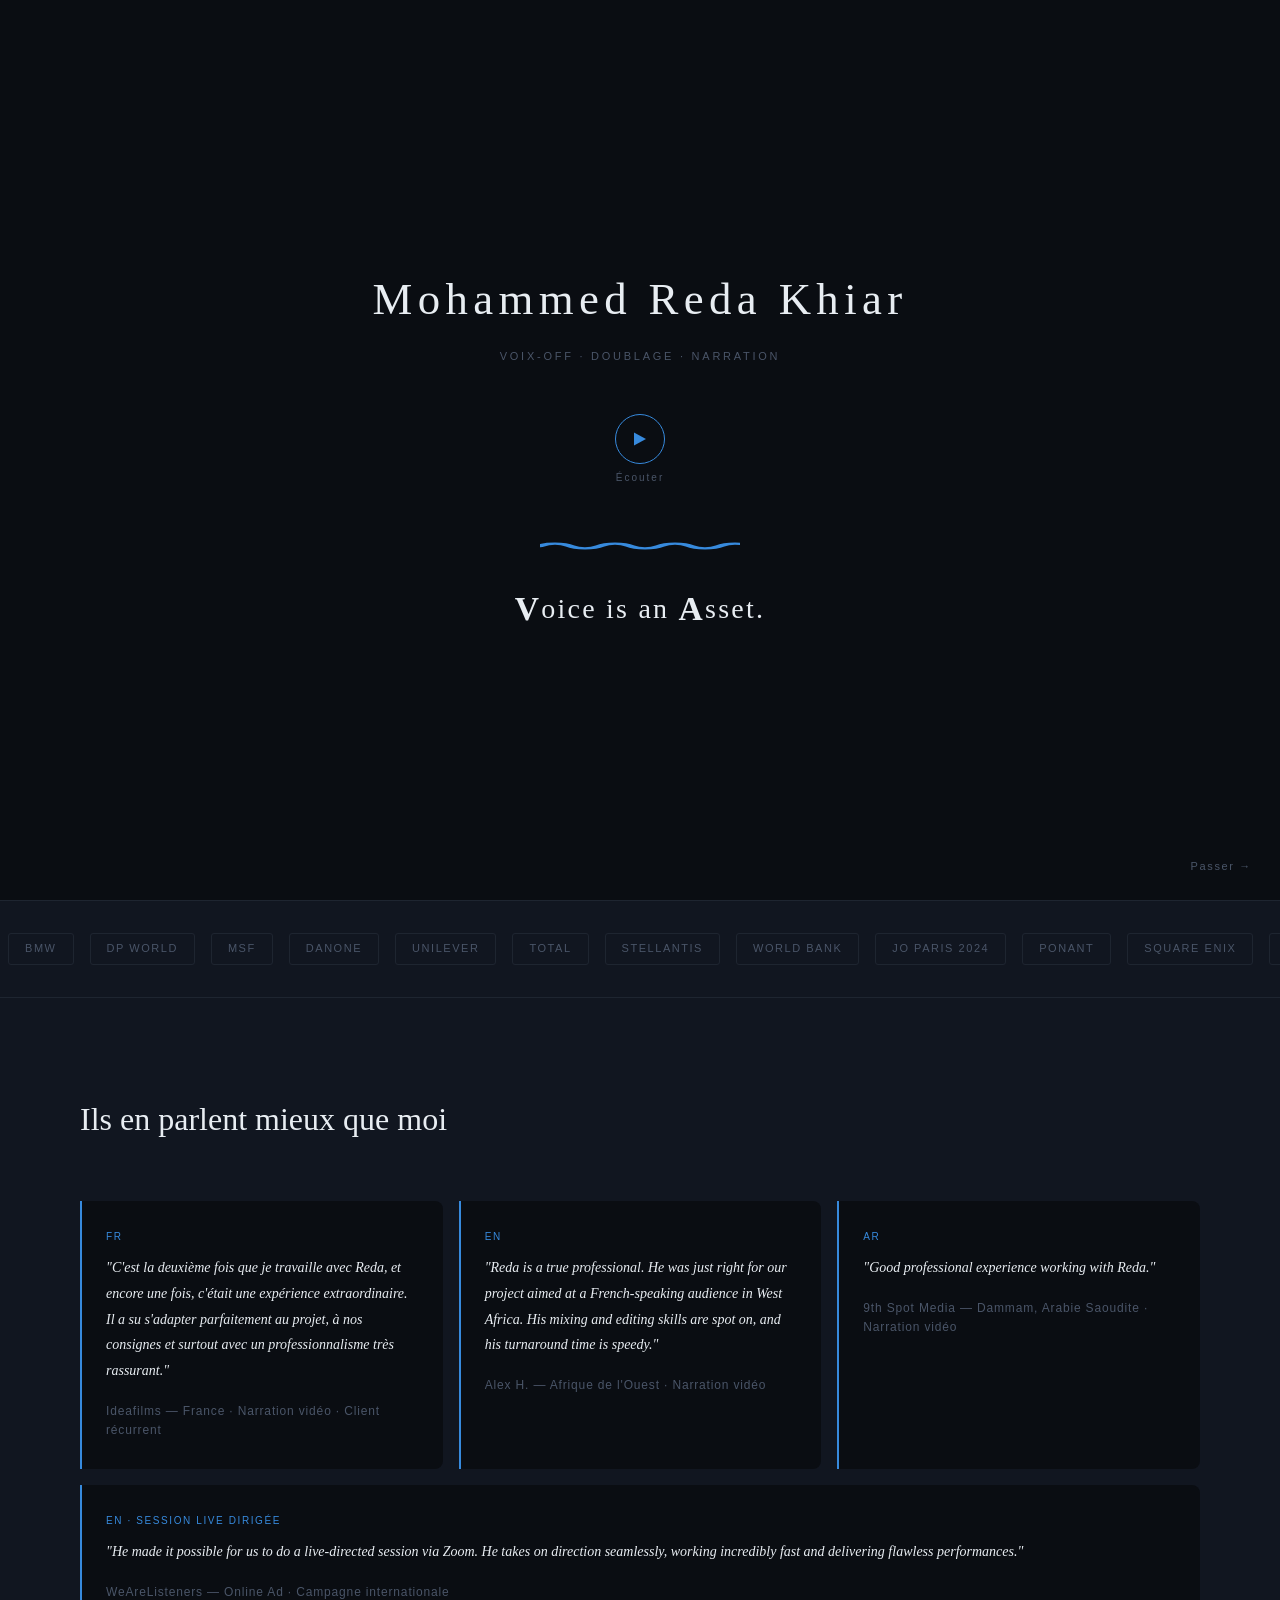
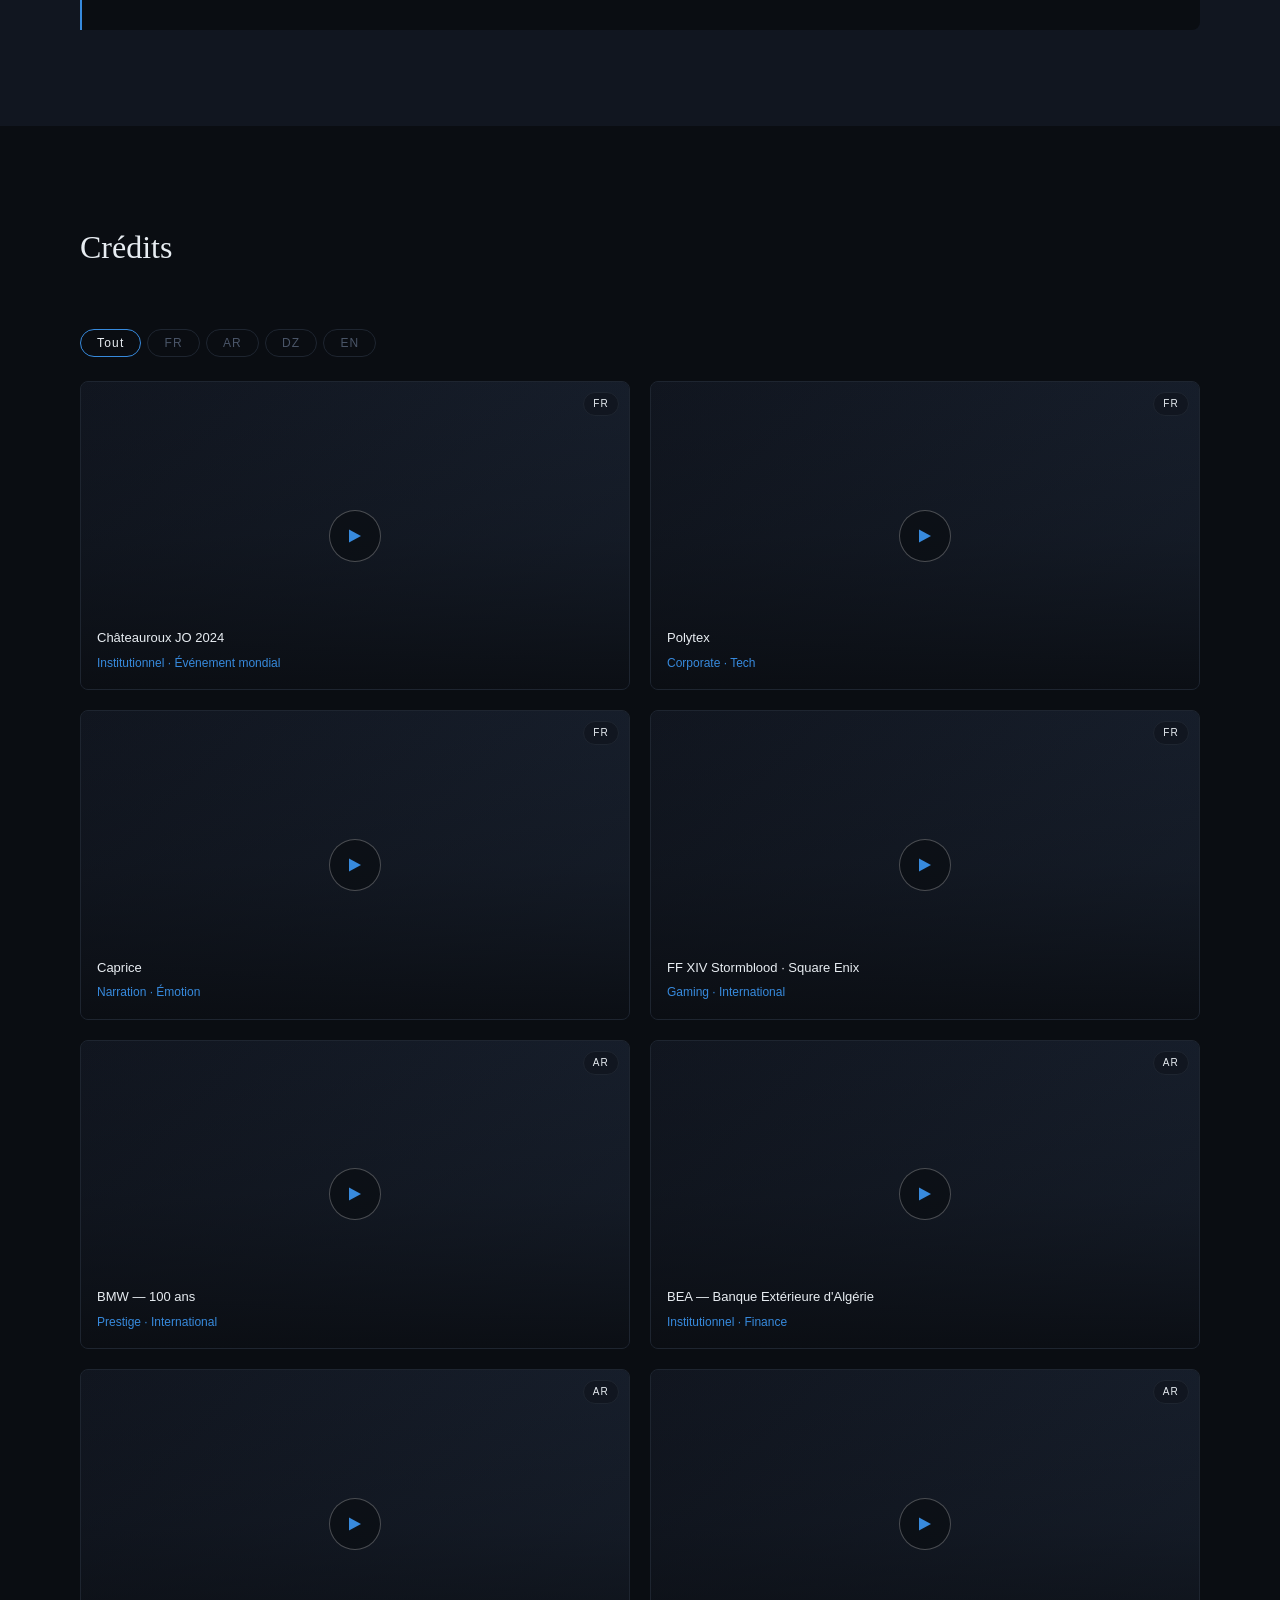
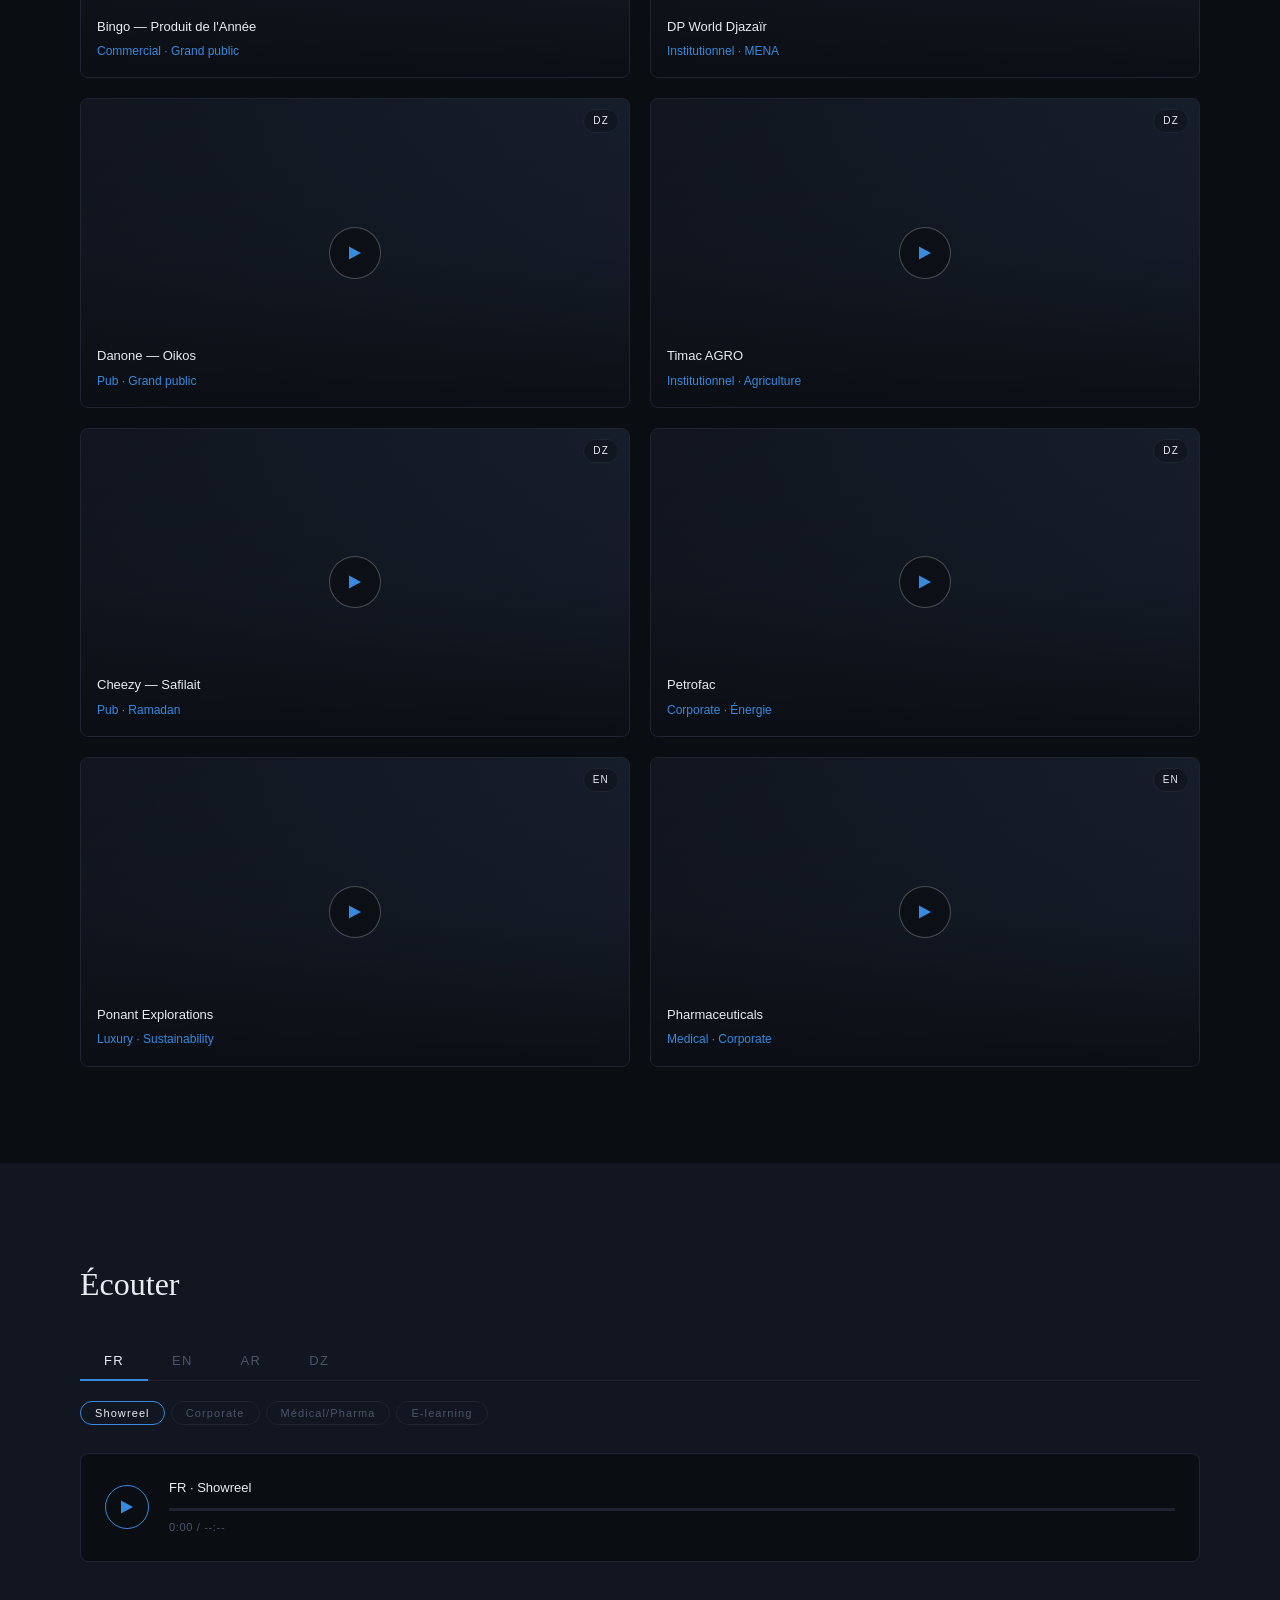
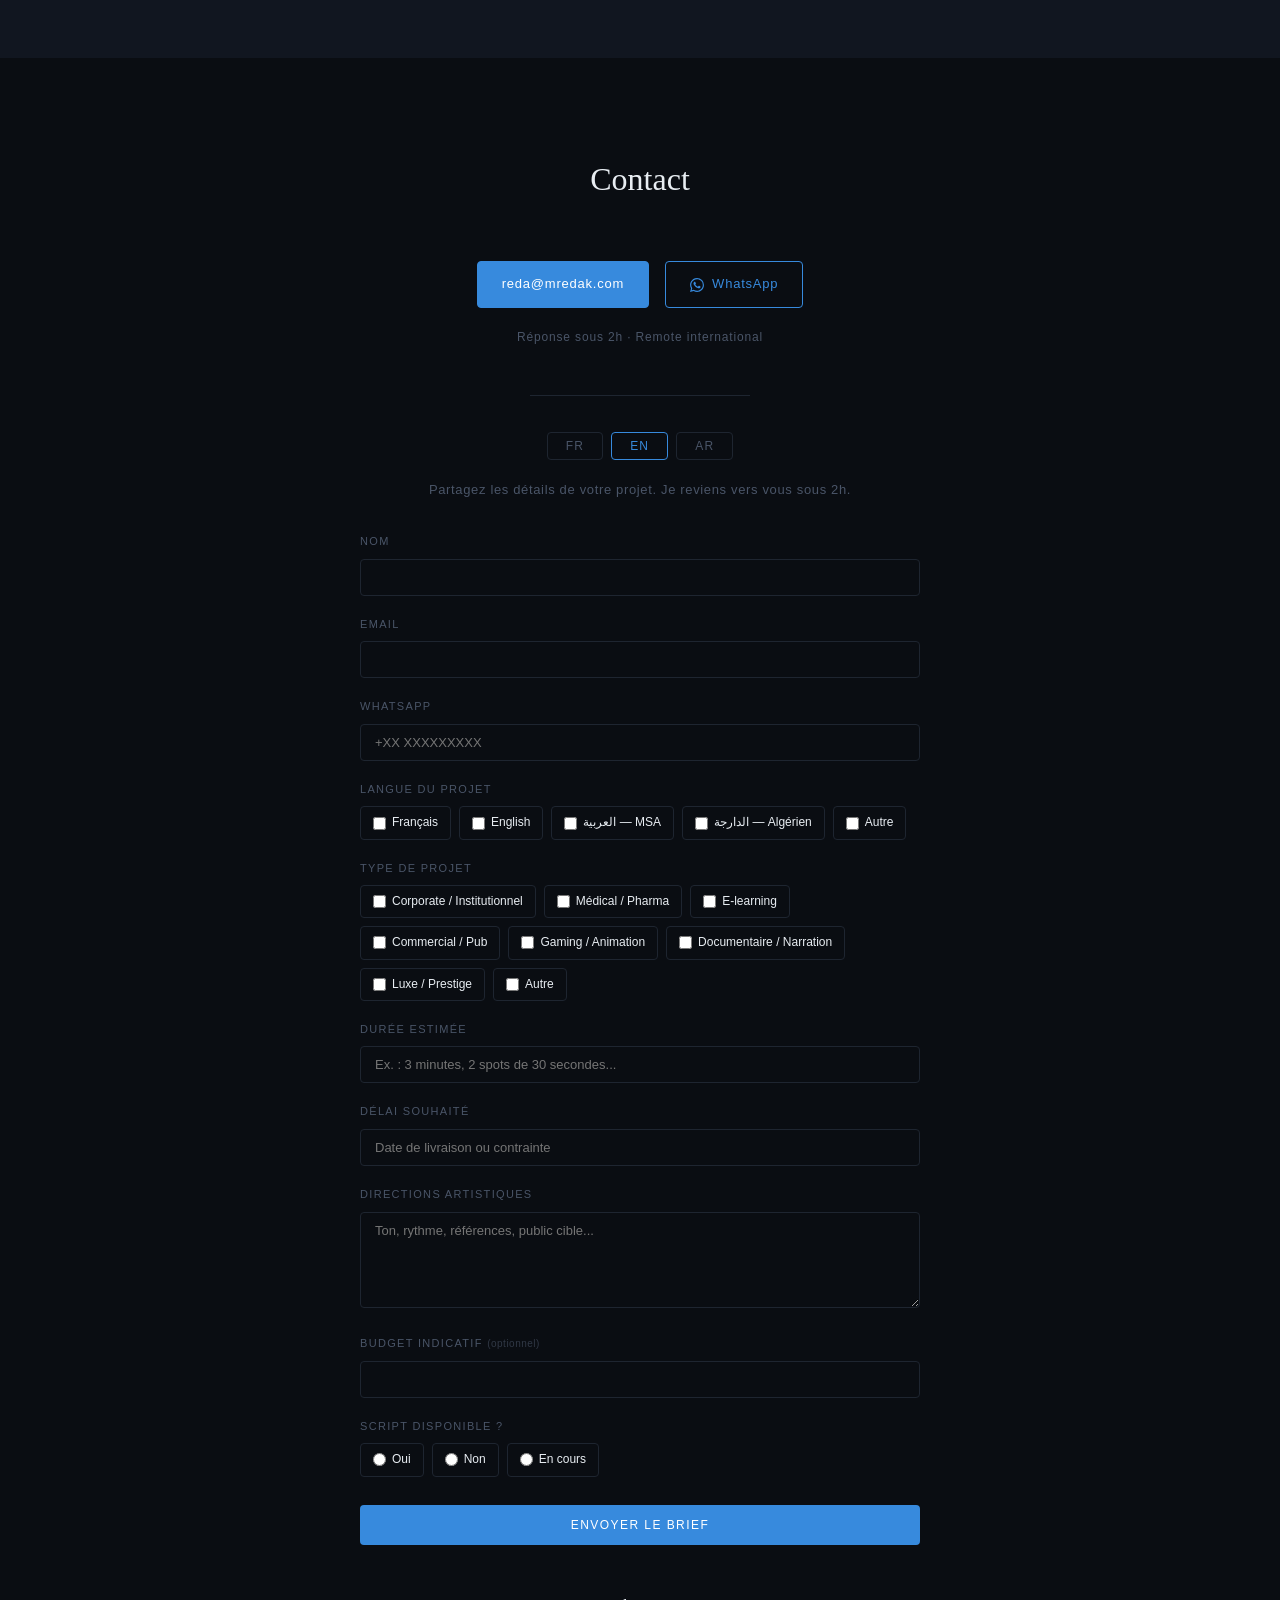
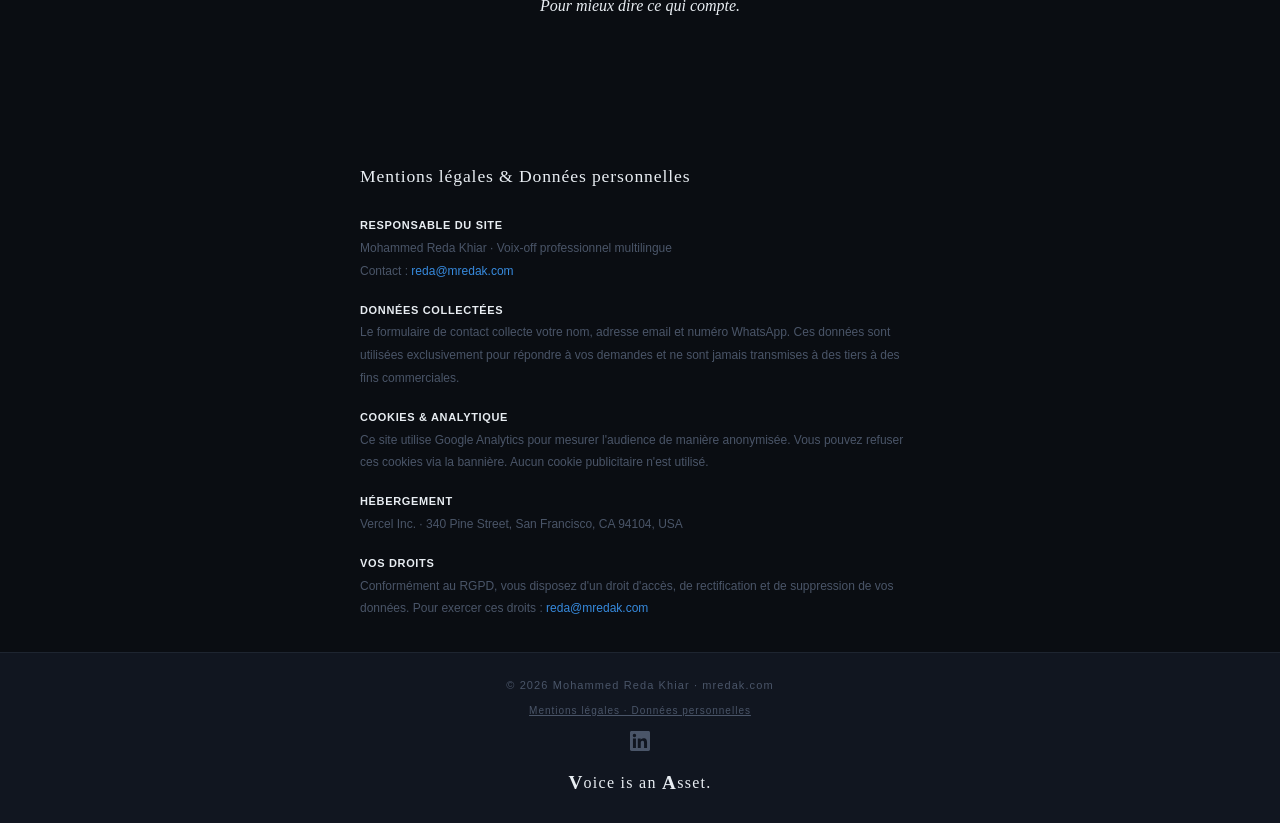
==== commit 32bd4bdf: "fix: GA4 init, remove NCSoft, default lang EN" ====
--- a/index.html
+++ b/index.html
@@ -1,19 +1,17 @@
 <!DOCTYPE html>
-<html lang="fr" dir="ltr">
+<html lang="en" dir="ltr">
 <head>
   <meta charset="UTF-8">
   <meta name="viewport" content="width=device-width, initial-scale=1.0">
   <link rel="icon" type="image/svg+xml" href="/favicon.svg">
-  <link rel="icon" type="image/png" sizes="32x32" href="/favicon-32.png">
-  <link rel="apple-touch-icon" sizes="180x180" href="/apple-touch-icon.png">
   <title>Mohammed Reda Khiar | Voix-off FR · AR · EN MENA — Doublage · Narration</title>
   <meta name="description" content="Voix-off professionnel multilingue — Français, Arabe, Anglais MENA. Corporate, médical, gaming, prestige. Remote international.">
-  <link rel="canonical" href="https://www.mredak.com">
+  <link rel="canonical" href="https://www.mredak.com/">
   <link rel="preload" as="image" href="mohammed-reda-khiar-voix-off.webp" type="image/webp">
-  <link rel="alternate" hreflang="fr" href="https://www.mredak.com">
-  <link rel="alternate" hreflang="en" href="https://www.mredak.com">
-  <link rel="alternate" hreflang="ar" href="https://www.mredak.com">
-  <link rel="alternate" hreflang="x-default" href="https://www.mredak.com">
+  <link rel="alternate" hreflang="fr" href="https://www.mredak.com/">
+  <link rel="alternate" hreflang="en" href="https://www.mredak.com/">
+  <link rel="alternate" hreflang="ar" href="https://www.mredak.com/">
+  <link rel="alternate" hreflang="x-default" href="https://www.mredak.com/">
   <meta property="og:type"        content="website">
   <meta property="og:url"         content="https://www.mredak.com/">
   <meta property="og:title"       content="Mohammed Reda Khiar | Voix-off FR · AR · EN MENA">
@@ -35,6 +33,12 @@
   <meta name="referrer"                     content="strict-origin-when-cross-origin">
   <!-- Google Analytics GA4 -->
   <script async src="https://www.googletagmanager.com/gtag/js?id=G-5634FL003H"></script>
+  <script>
+    window.dataLayer = window.dataLayer || [];
+    function gtag(){dataLayer.push(arguments);}
+    gtag("js", new Date());
+    gtag("config", "G-5634FL003H");
+  </script>
   <link rel="preconnect" href="https://fonts.googleapis.com">
   <link rel="preconnect" href="https://fonts.gstatic.com" crossorigin>
   <link href="https://fonts.googleapis.com/css2?family=Playfair+Display:ital,wght@0,400;0,500;1,400;1,500&family=Amiri:ital,wght@0,400;0,700;1,400&family=DM+Sans:wght@300;400;500&family=Noto+Sans+Arabic:wght@300;400;500&display=swap" rel="stylesheet">
@@ -684,9 +688,9 @@
       <a href="#demos" class="nav-anchor-btn" data-i18n="nav_demos" style="font-size:11px;letter-spacing:.12em;">Écouter</a>
     </div>
     <div class="nav-lang">
-      <button type="button" class="lang-btn active" data-lang="fr" aria-label="Passer en français" aria-pressed="true">FR</button>
+      <button type="button" class="lang-btn" data-lang="fr" aria-label="Passer en français" aria-pressed="true">FR</button>
       <span class="lang-sep">|</span>
-      <button type="button" class="lang-btn" data-lang="en" aria-label="Switch to English" aria-pressed="false">EN</button>
+      <button type="button" class="lang-btn active" data-lang="en" aria-label="Switch to English" aria-pressed="false">EN</button>
       <span class="lang-sep">|</span>
       <button type="button" class="lang-btn" data-lang="ar" aria-label="التبديل إلى العربية" aria-pressed="false">AR</button>
     </div>
@@ -743,7 +747,6 @@
   <ul class="sr-only" aria-label="Liste des clients">
     <li>BMW</li><li>DP World</li><li>MSF</li><li>Danone</li><li>Unilever</li>
     <li>Total</li><li>Stellantis</li><li>World Bank</li><li>JO Paris 2024</li>
-    <li>Ponant</li><li>Square Enix</li><li>NCSoft</li><li>Relic/SEGA</li>
     <li>Thales</li><li>Bardahl</li><li>Soundgarden</li><li>Trois Prime</li>
     <li>MG Motor</li><li>KUHN</li><li>Merinal</li><li>Chemonics/USAID</li>
     <li>SAA</li><li>Djezzy</li><li>Ooredoo</li><li>Condor</li>
@@ -839,8 +842,8 @@
 
       <div class="brief-form-wrapper">
         <div class="brief-lang-toggle">
-          <button type="button" class="brief-lang-btn active" data-lang="fr" aria-pressed="true" aria-label="Formulaire en français">FR</button>
-          <button type="button" class="brief-lang-btn" data-lang="en" aria-pressed="false" aria-label="Form in English">EN</button>
+          <button type="button" class="brief-lang-btn" data-lang="fr" aria-pressed="true" aria-label="Formulaire en français">FR</button>
+          <button type="button" class="brief-lang-btn active" data-lang="en" aria-pressed="true" aria-label="Form in English">EN</button>
           <button type="button" class="brief-lang-btn" data-lang="ar" aria-pressed="false" aria-label="نموذج بالعربية">AR</button>
         </div>
         <p class="brief-intro" id="brief-intro-fr">Partagez les détails de votre projet. Je reviens vers vous sous 2h.</p>
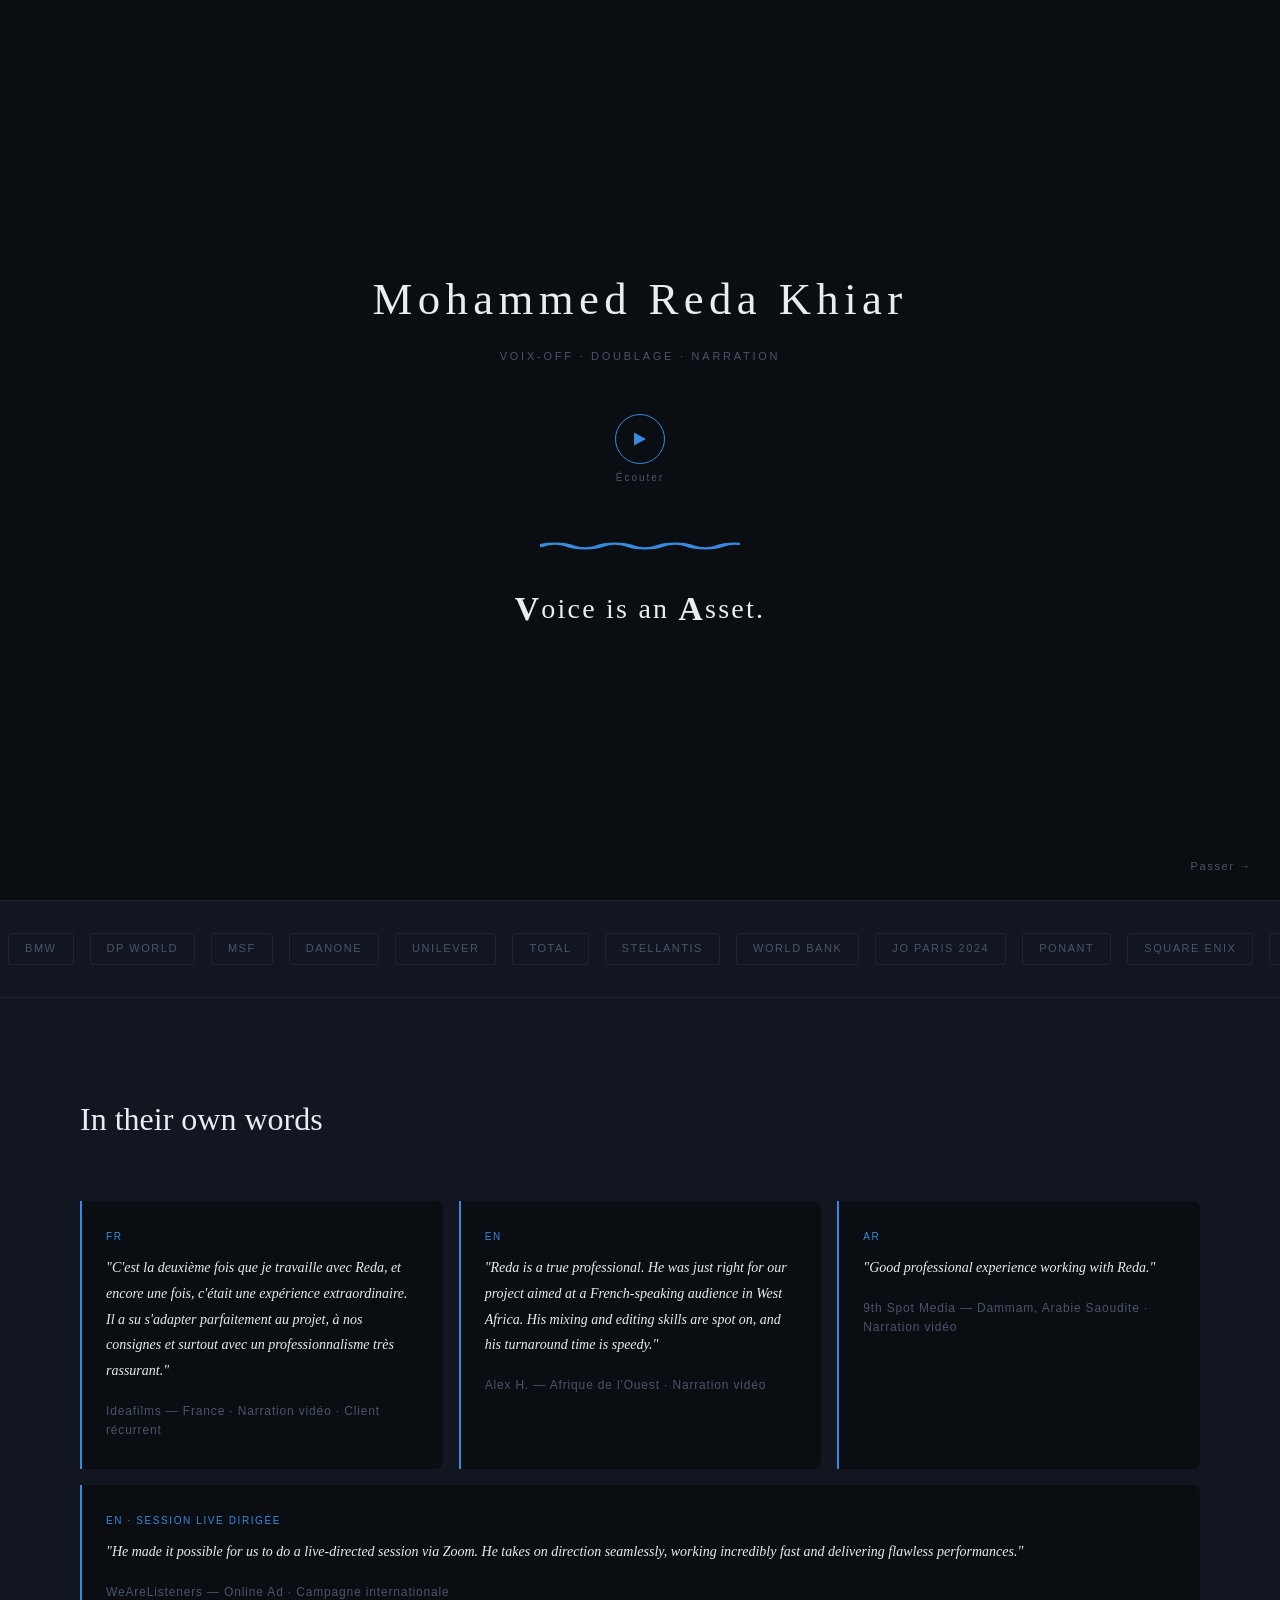
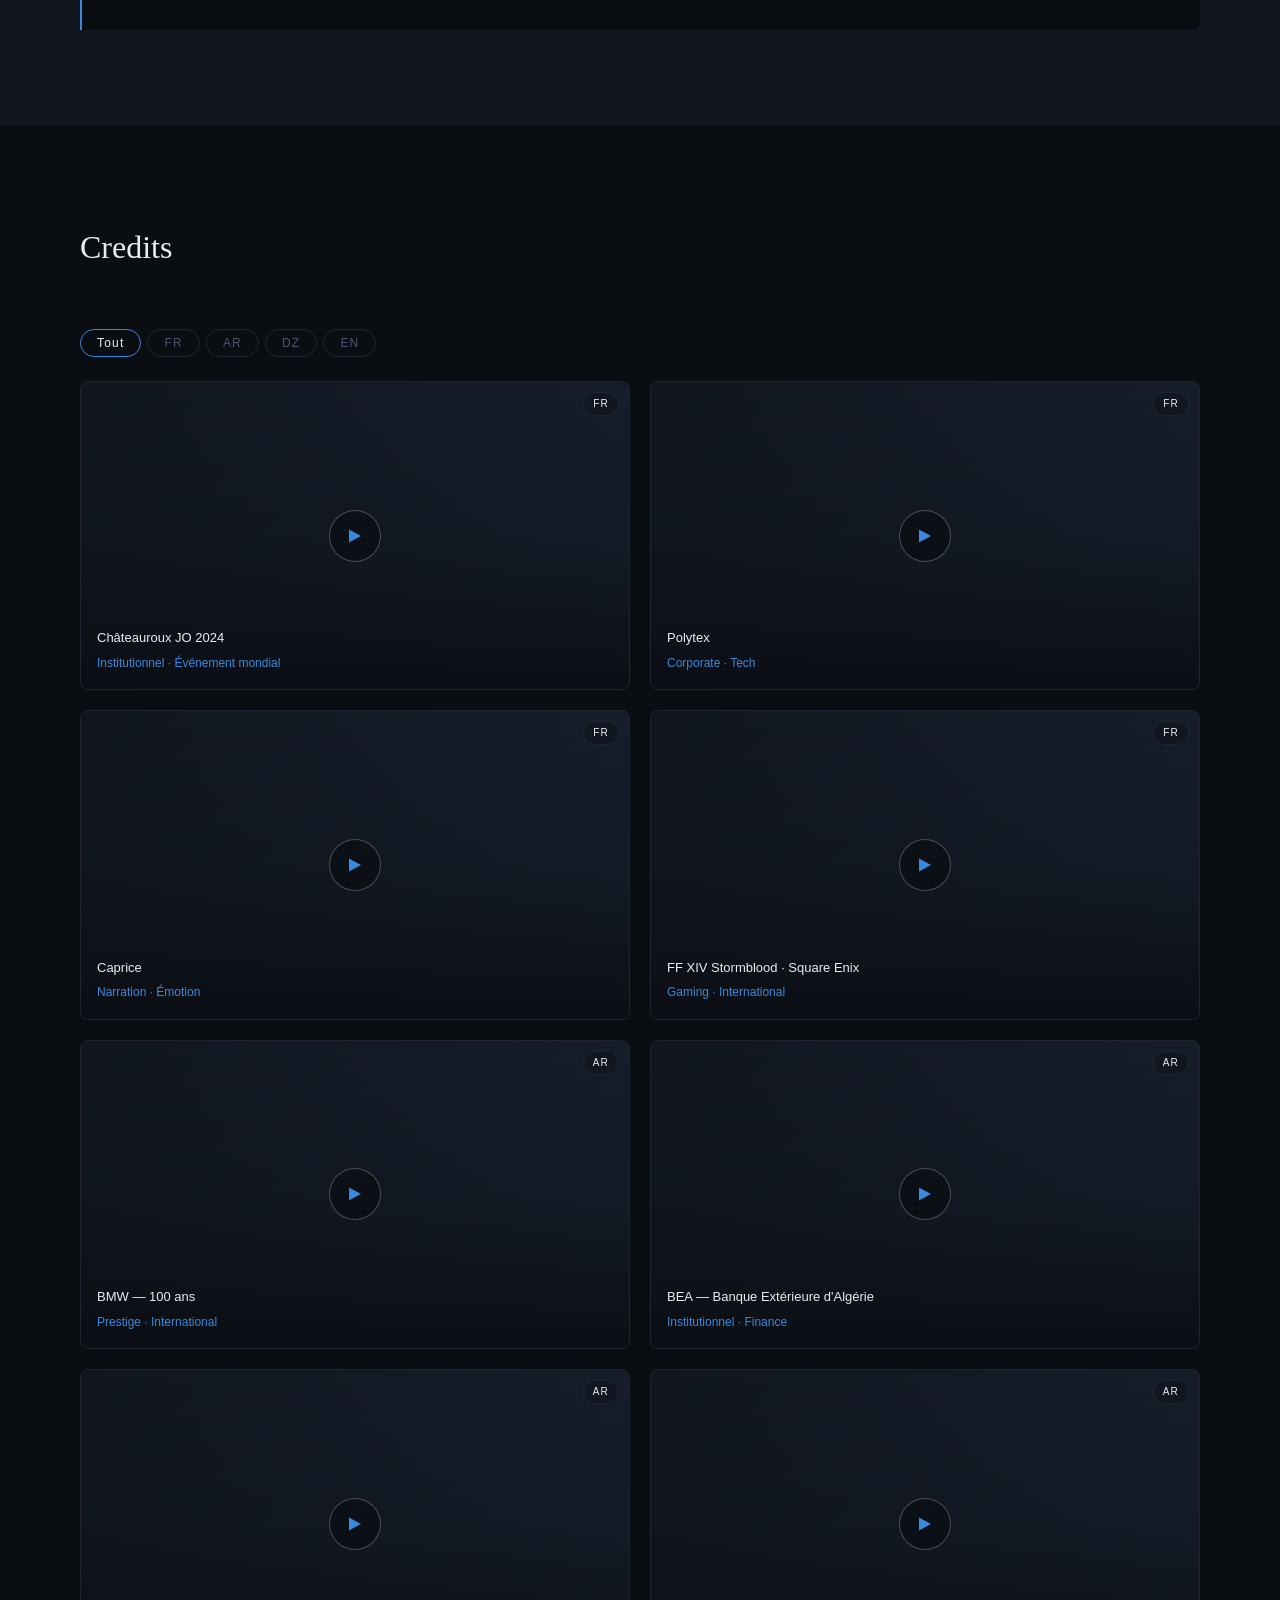
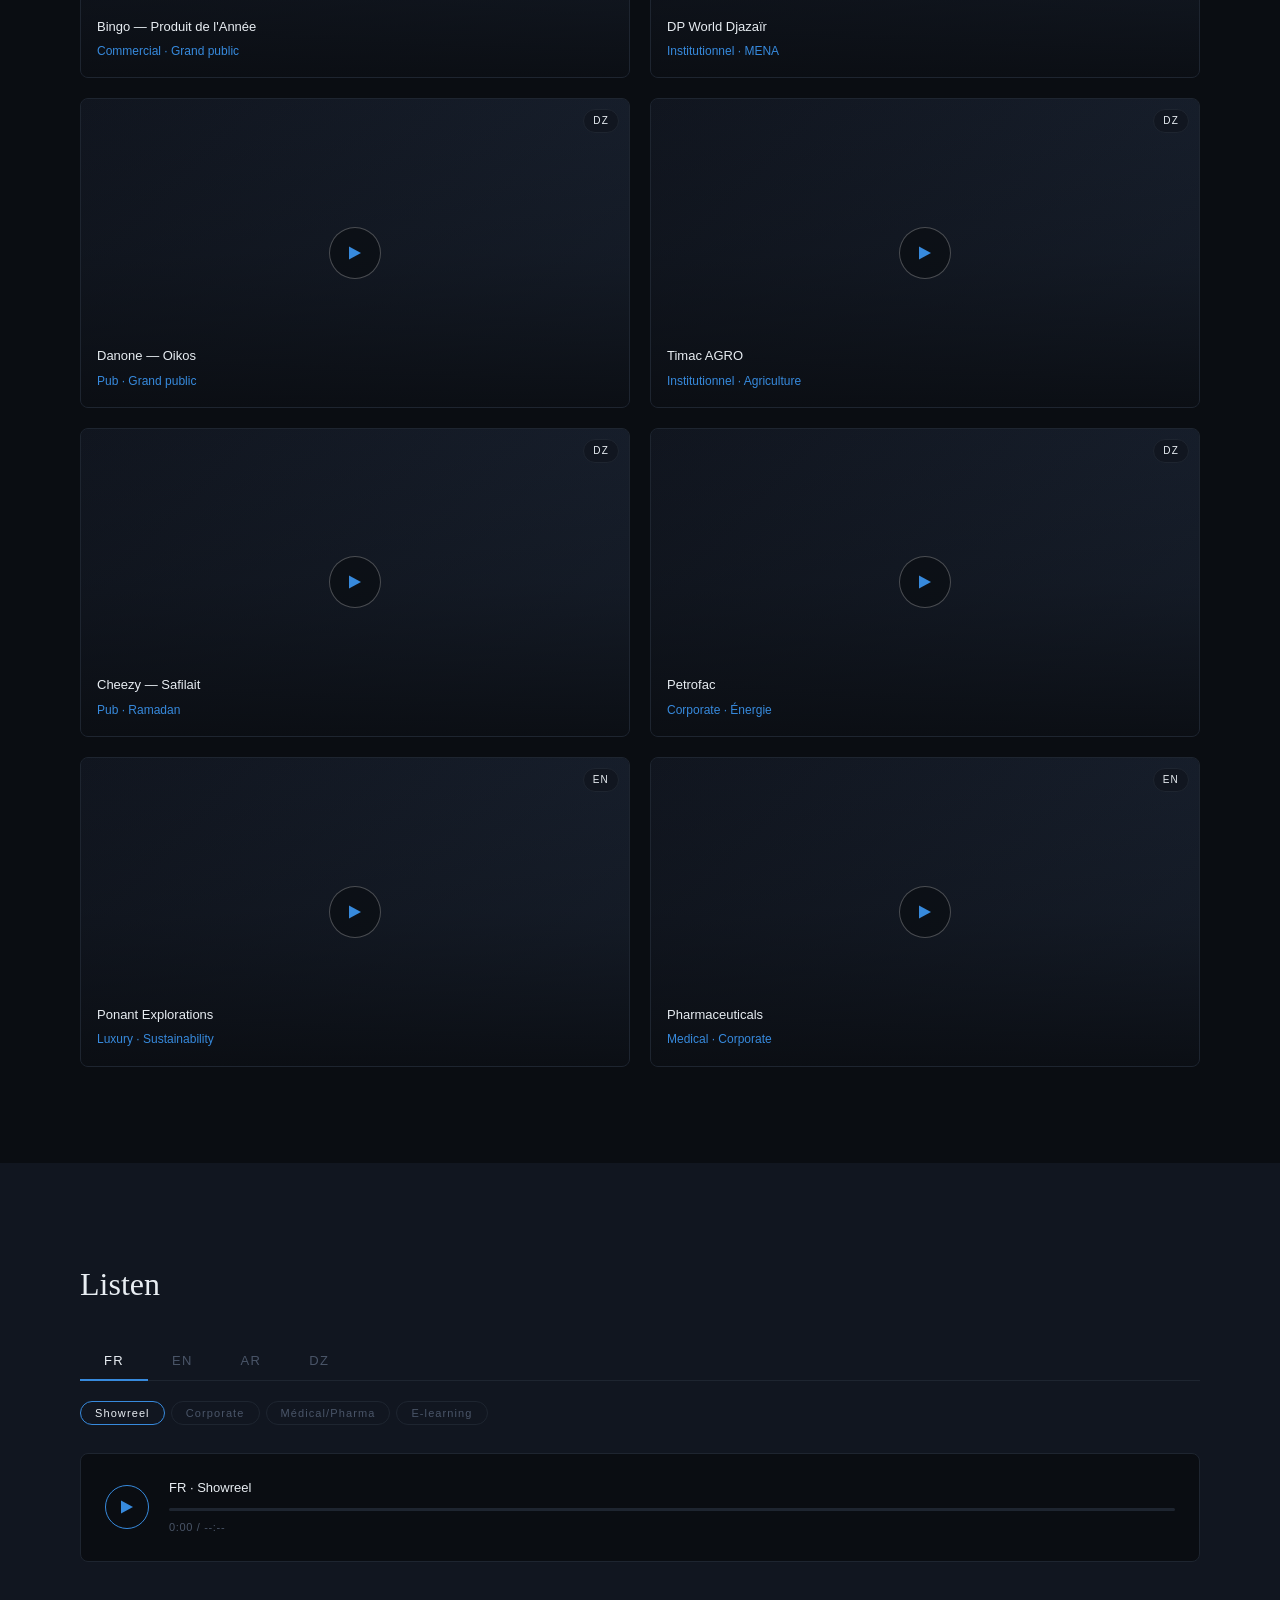
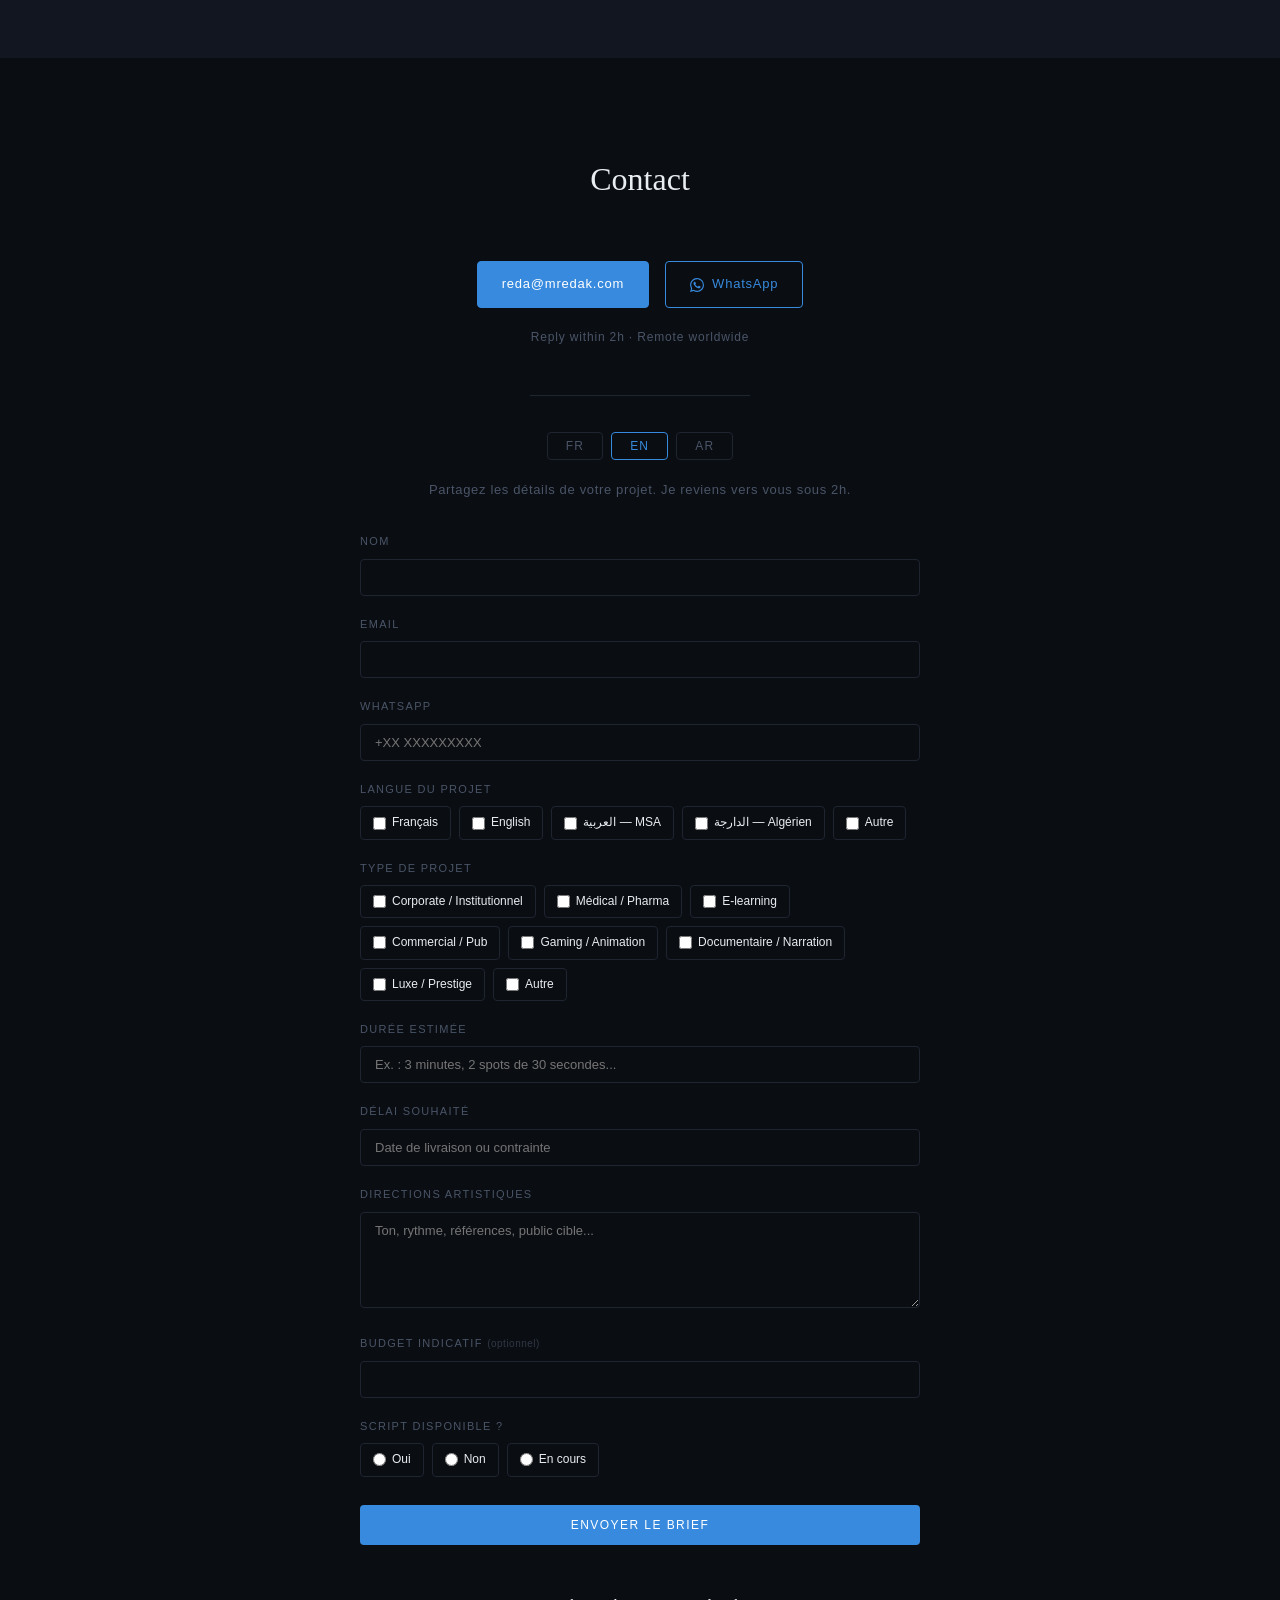
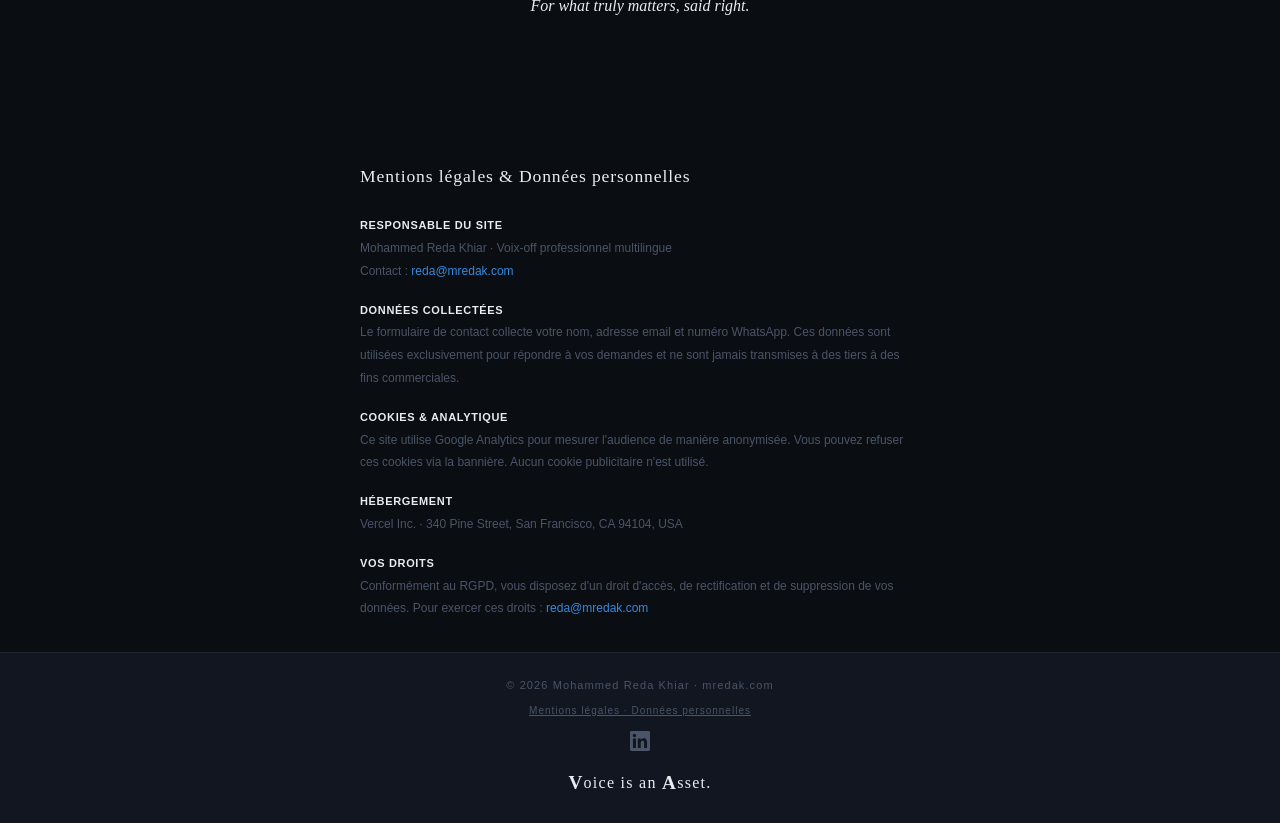
==== commit e40e0c2c: "fix: CSP hash GA4" ====
--- a/index.html
+++ b/index.html
@@ -25,7 +25,7 @@
   <meta name="twitter:title"       content="Mohammed Reda Khiar | Voix-off FR · AR · EN MENA">
   <meta name="twitter:description" content="Voix-off professionnel multilingue — Français, Arabe, Anglais MENA.">
   <meta name="twitter:image"       content="https://www.mredak.com/mohammed-reda-khiar-voix-off.webp">
-  <meta http-equiv="Content-Security-Policy" content="default-src 'self'; script-src 'self' https://www.googletagmanager.com https://www.google-analytics.com; style-src 'self' 'unsafe-inline' https://fonts.googleapis.com; font-src 'self' https://fonts.gstatic.com; img-src 'self' data: https://i.ytimg.com https://www.google-analytics.com; frame-src https://www.youtube.com; media-src 'self'; connect-src 'self' https://www.google-analytics.com https://analytics.google.com https://www.googletagmanager.com https://formspree.io; form-action 'self' https://formspree.io; base-uri 'self'; upgrade-insecure-requests">
+  <meta http-equiv="Content-Security-Policy" content="default-src 'self'; script-src 'self' 'sha256-SuX1CHafBaEUeupGKBQ4xAMwVoKNJ8DKBvQryCItl0M=' https://www.googletagmanager.com https://www.google-analytics.com; style-src 'self' 'unsafe-inline' https://fonts.googleapis.com; font-src 'self' https://fonts.gstatic.com; img-src 'self' data: https://i.ytimg.com https://www.google-analytics.com; frame-src https://www.youtube.com; media-src 'self'; connect-src 'self' https://www.google-analytics.com https://analytics.google.com https://www.googletagmanager.com https://formspree.io; form-action 'self' https://formspree.io; base-uri 'self'; upgrade-insecure-requests">
   <meta http-equiv="X-Frame-Options"        content="SAMEORIGIN">
   <meta http-equiv="X-Content-Type-Options" content="nosniff">
   <meta name="robots" content="index, follow">
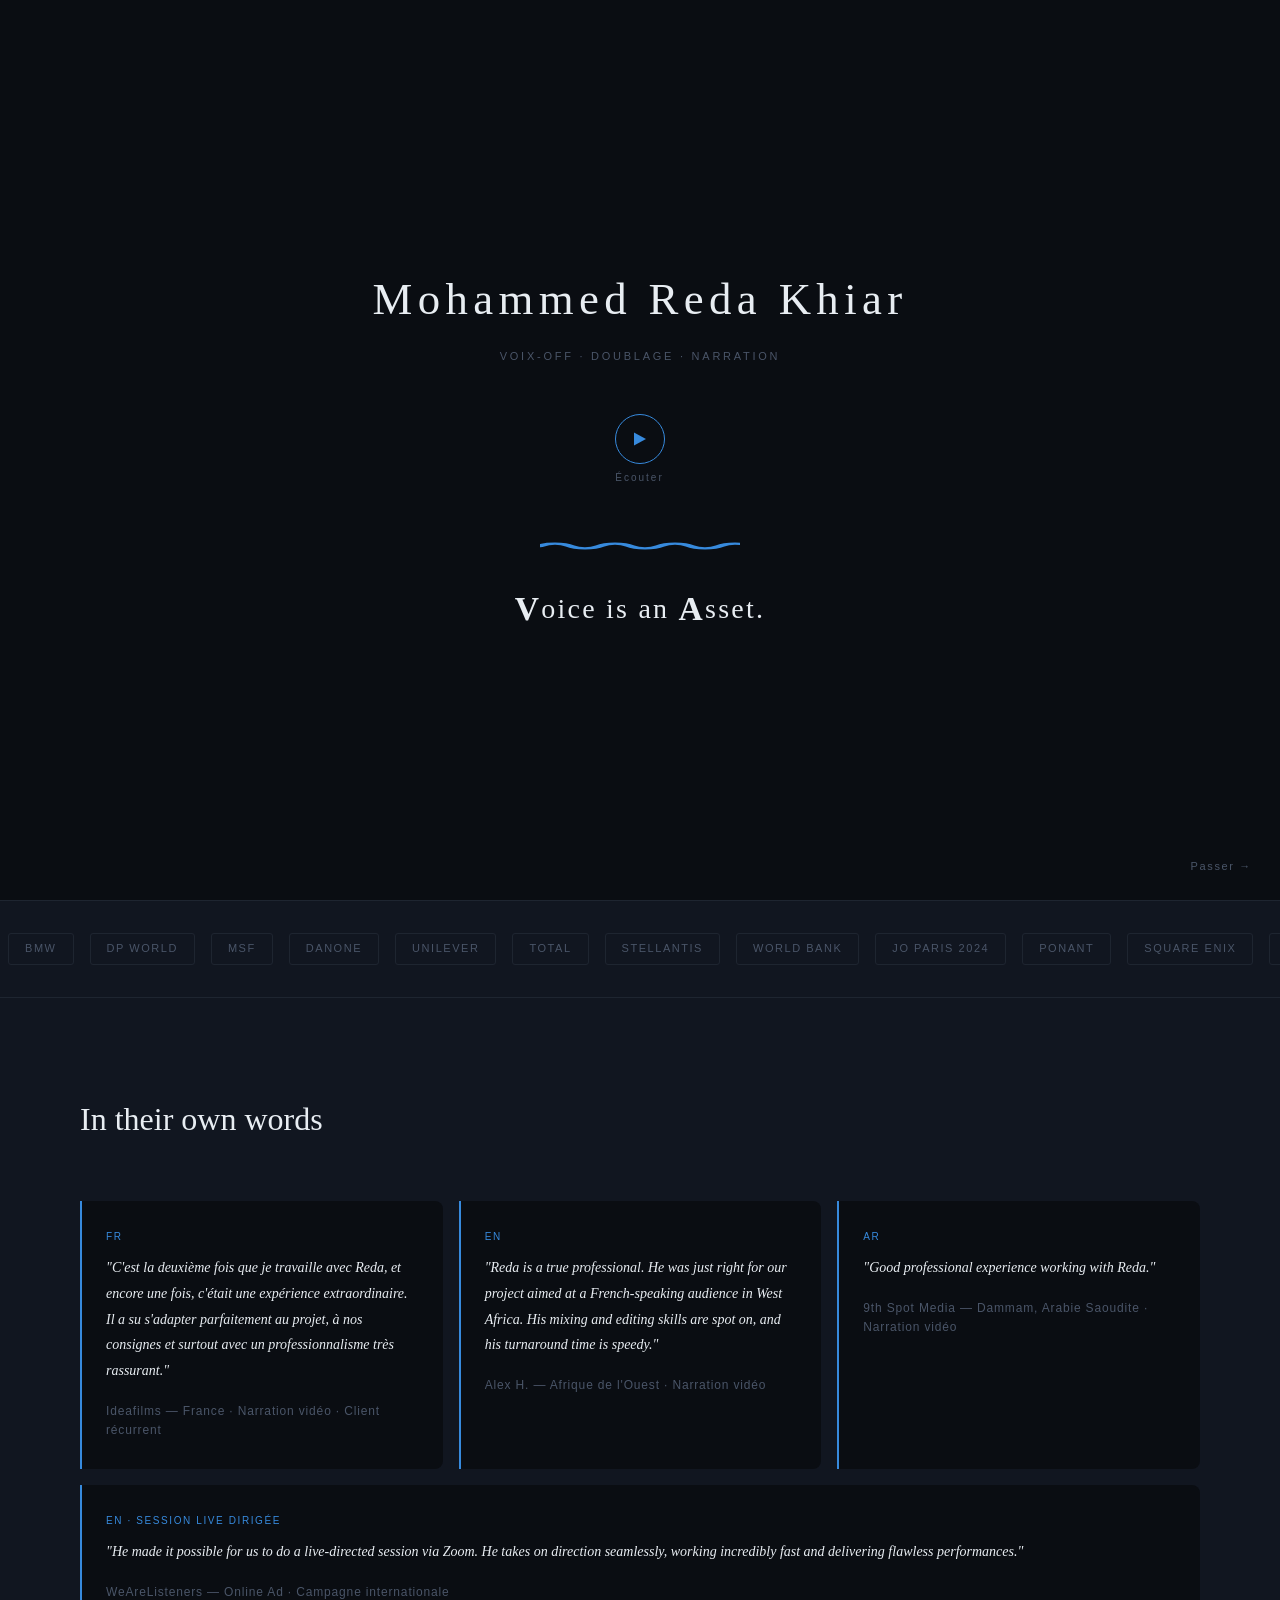
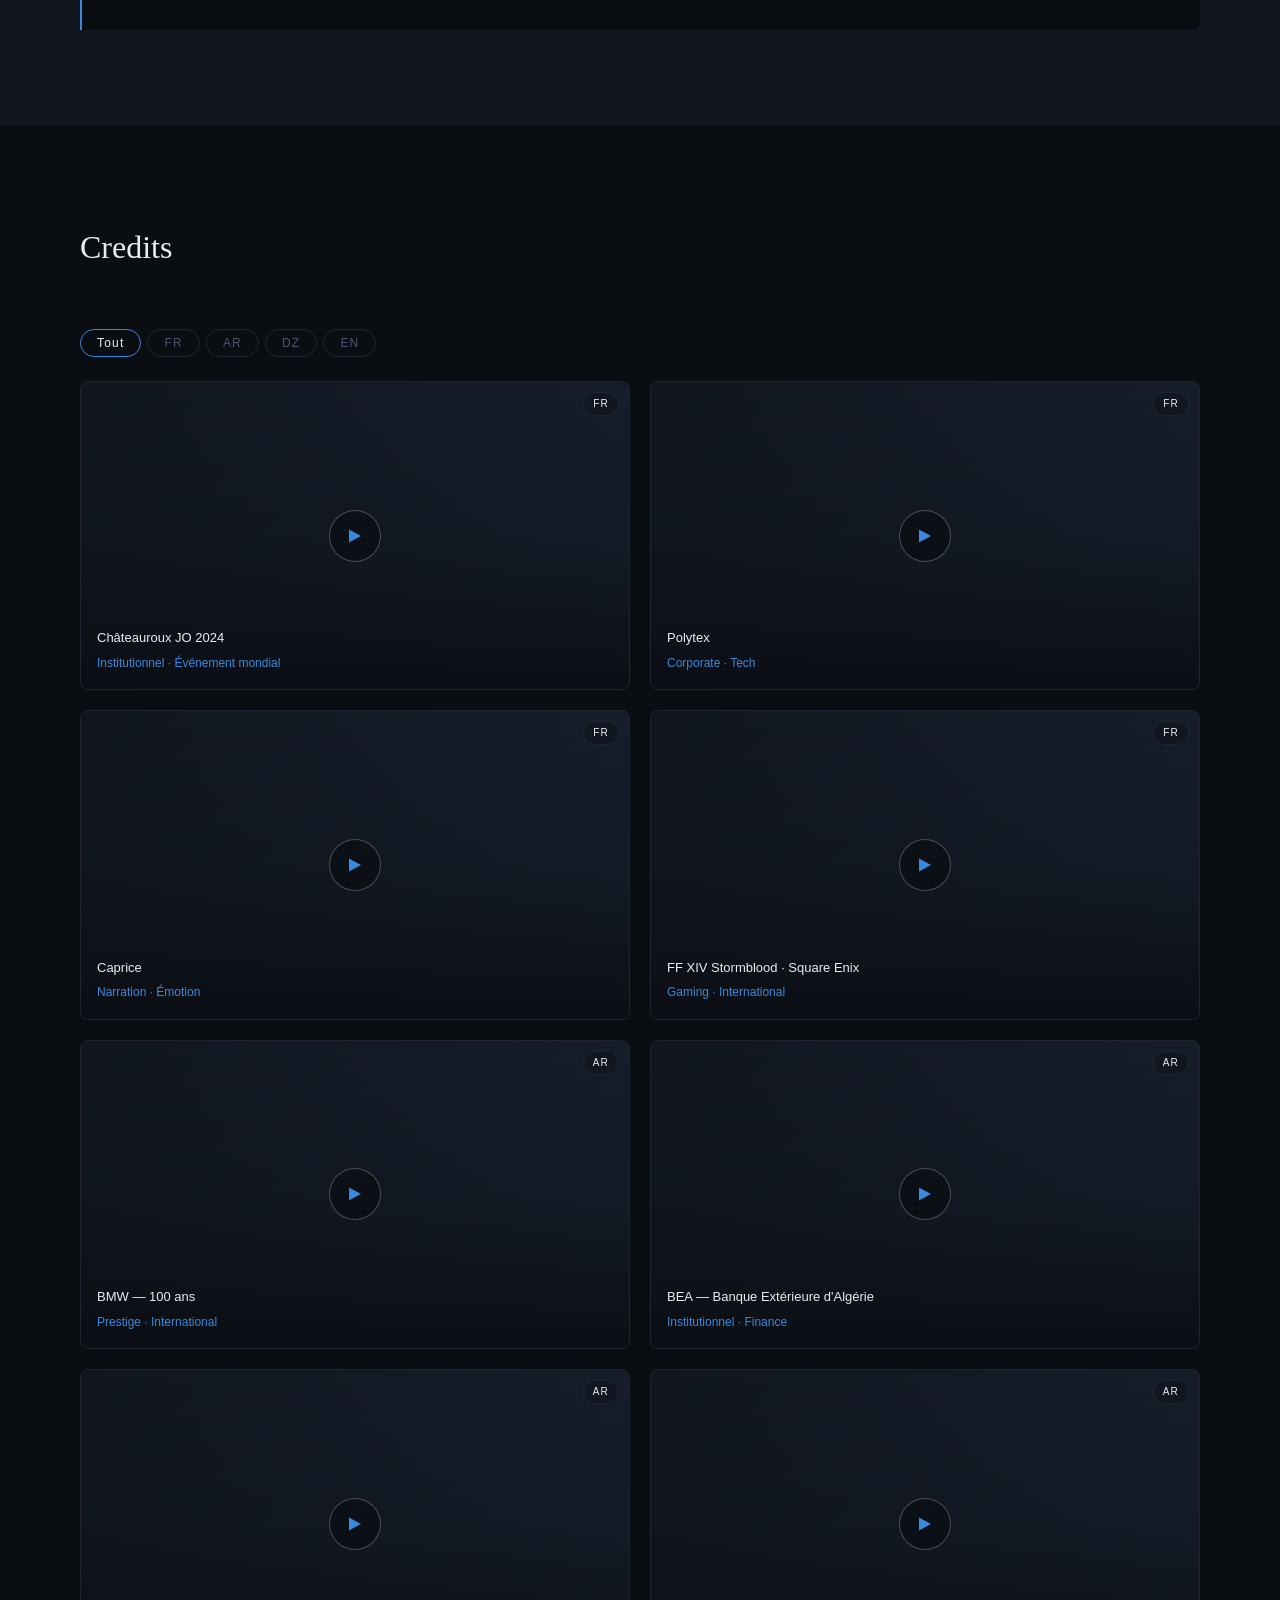
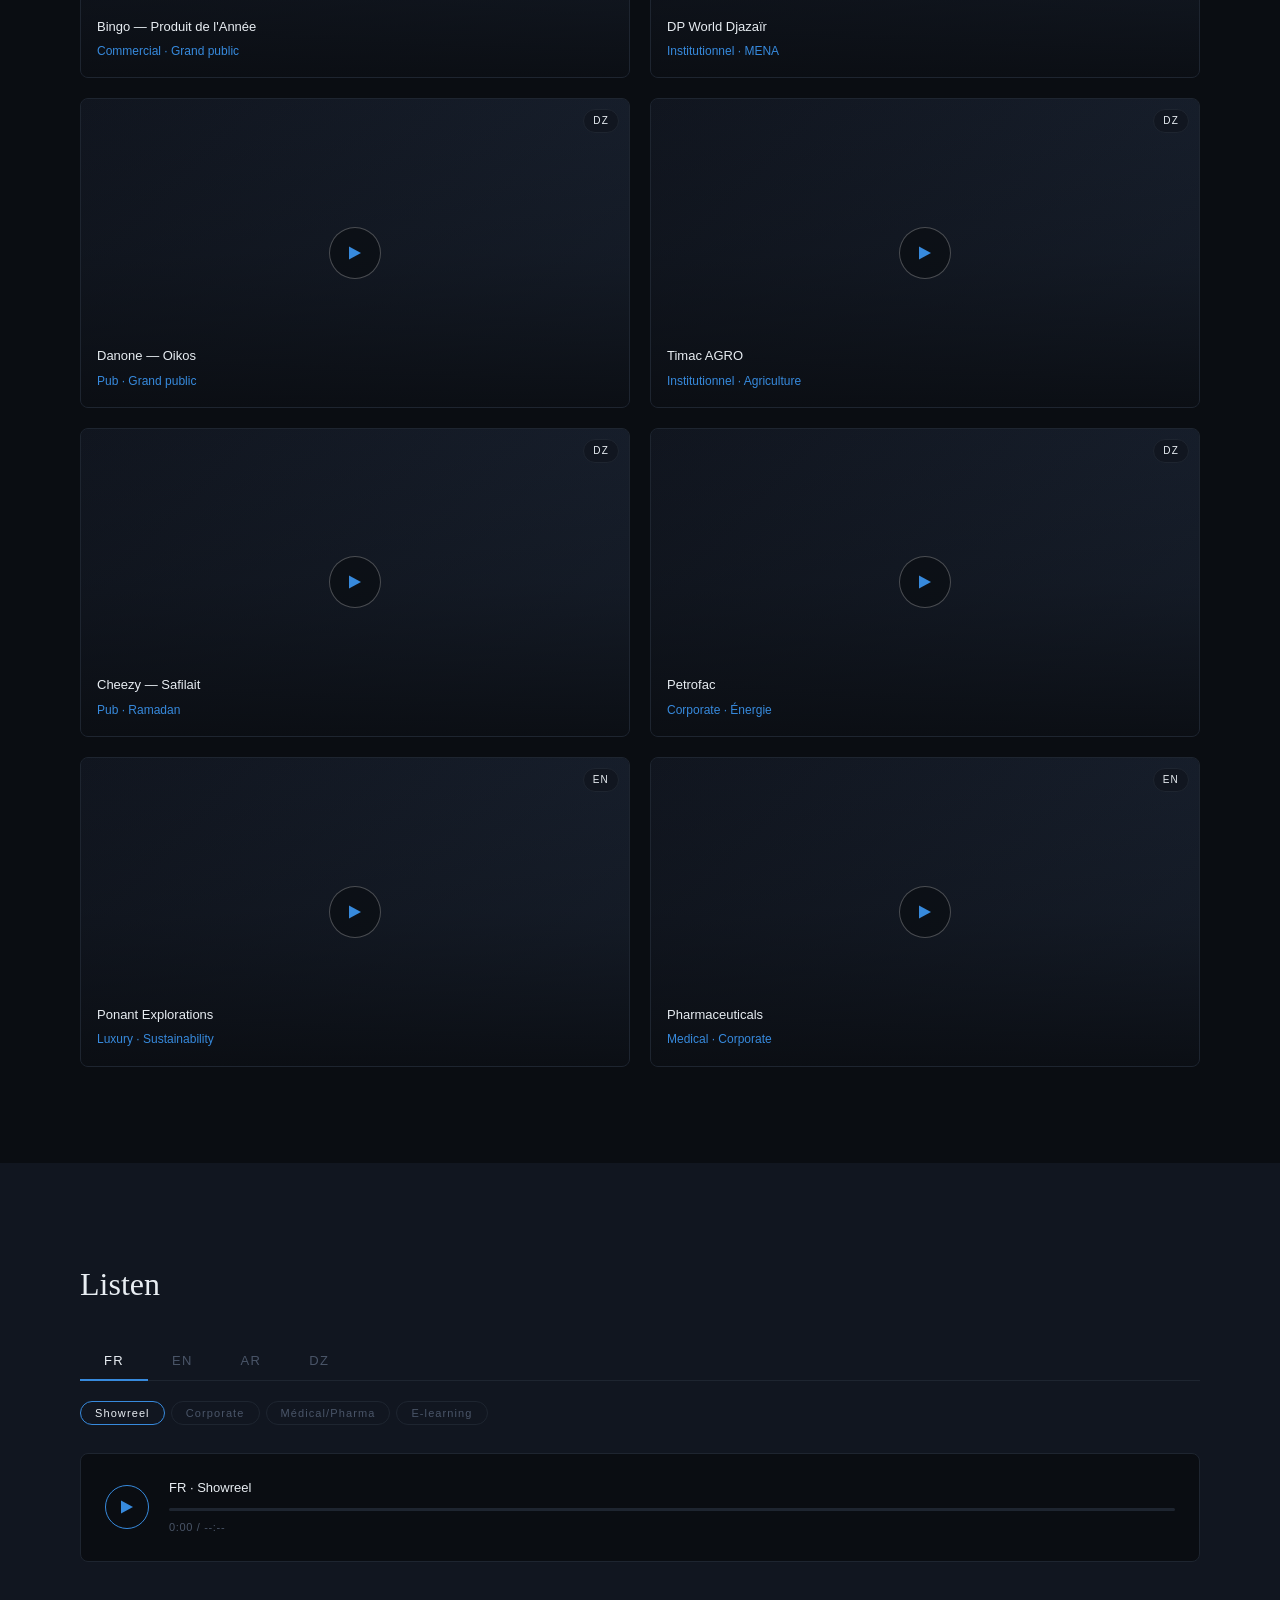
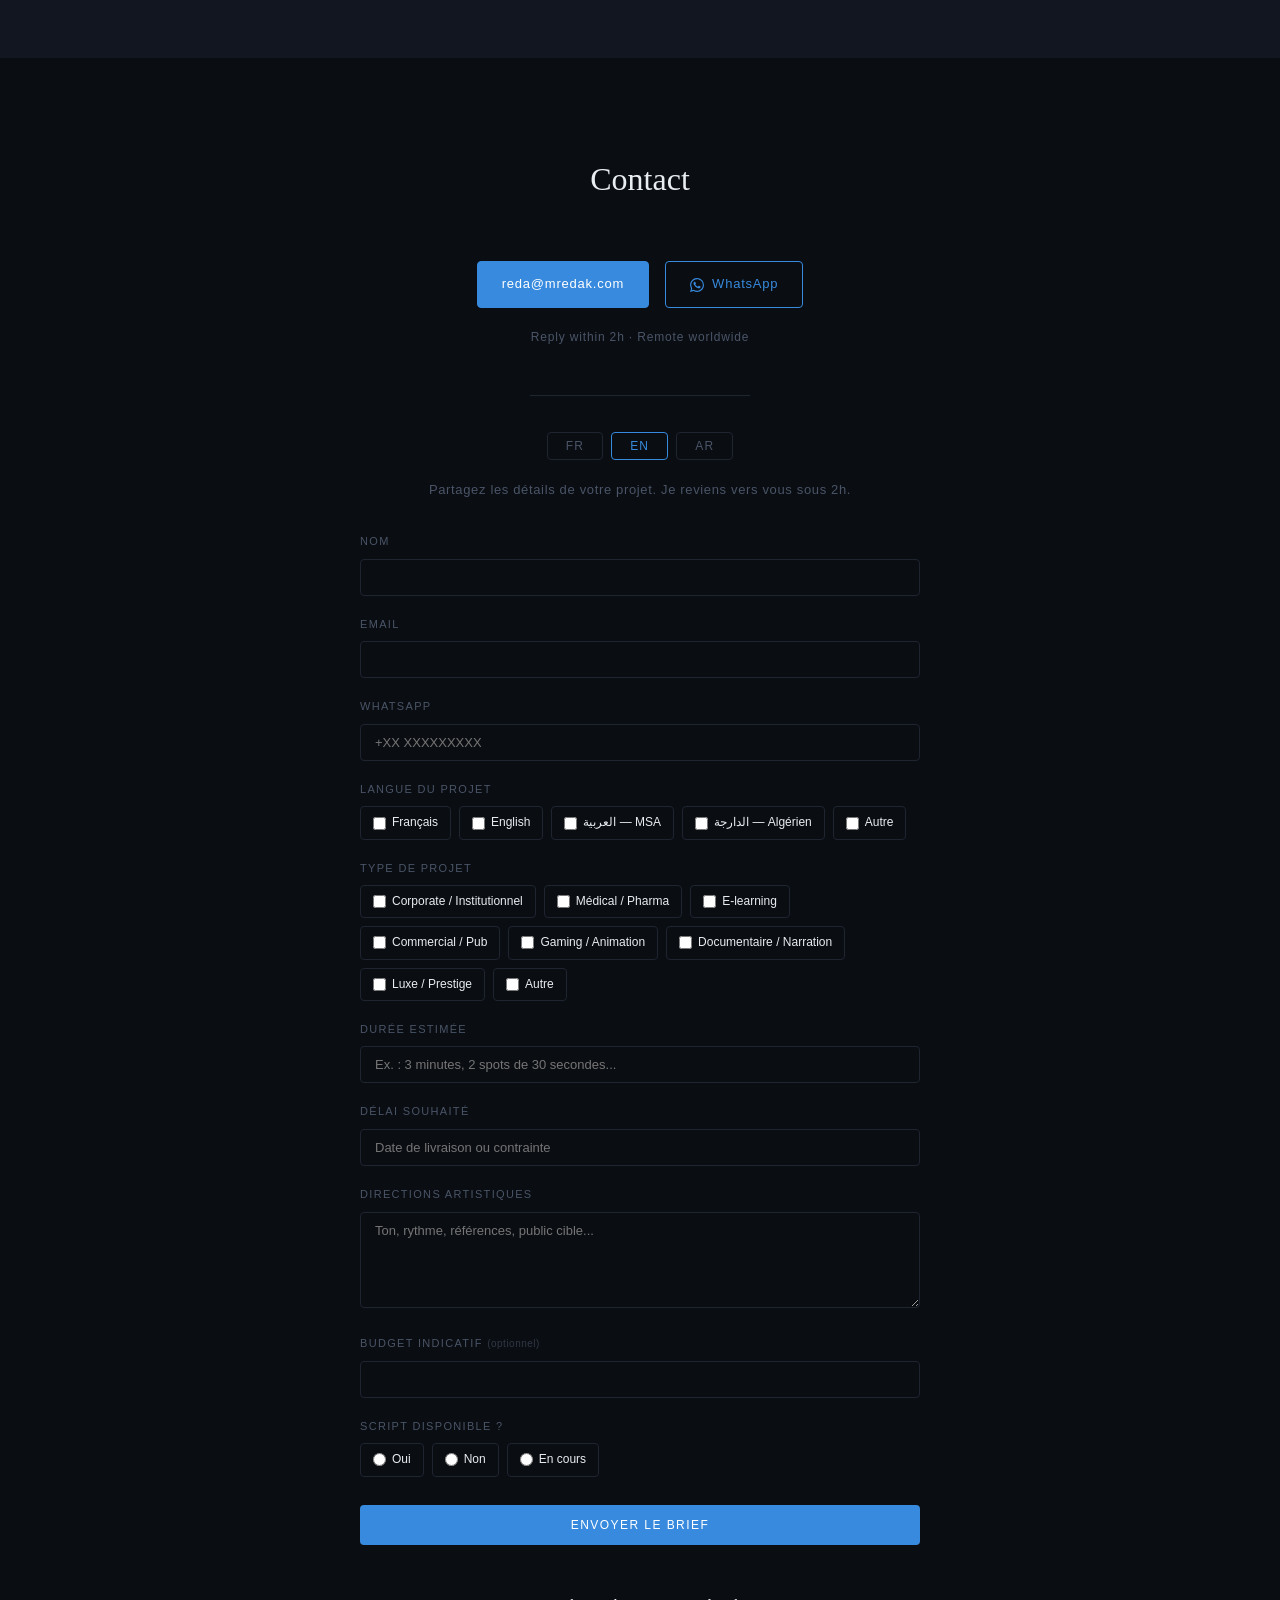
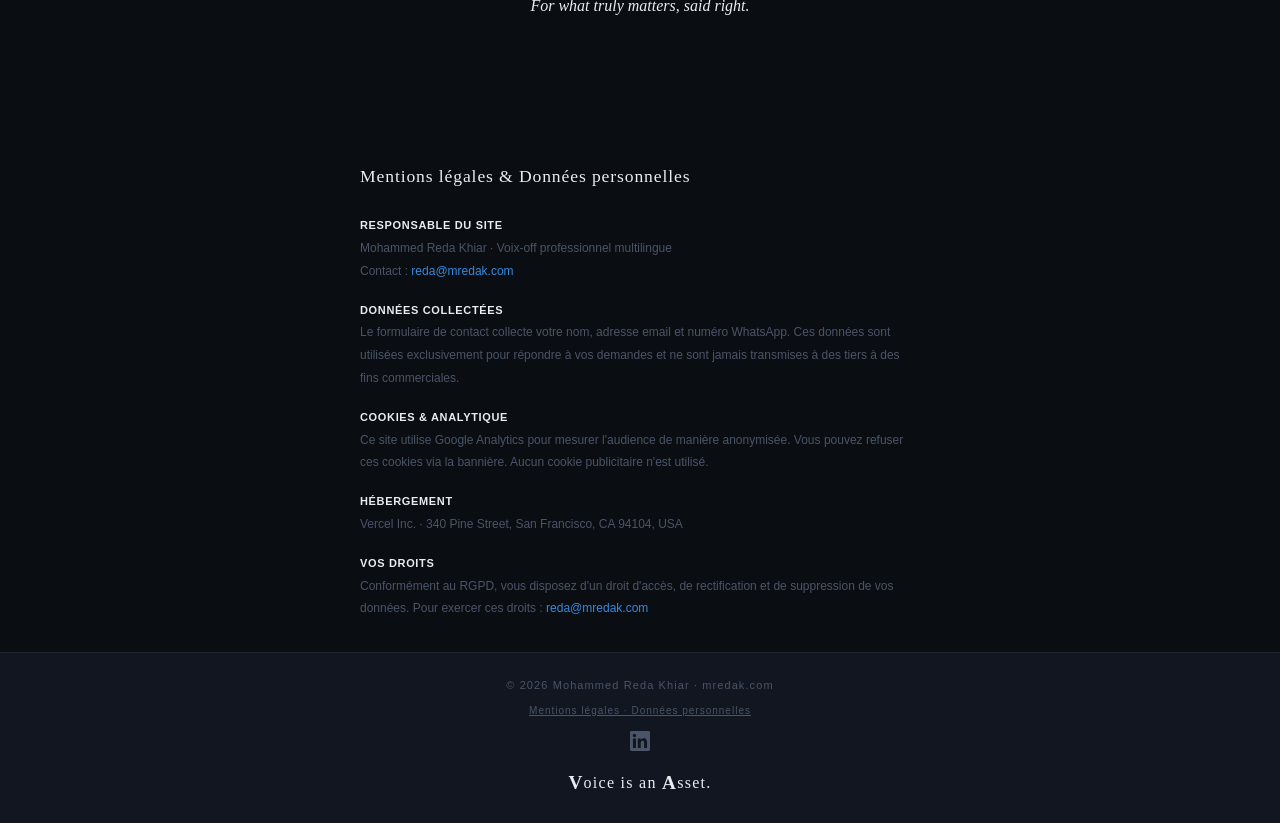
==== commit 6bb5f76a: "GA4: init unique, consentement avant config, marquage trafic interne, fin du doublon contact_click -" ====
--- a/index.html
+++ b/index.html
@@ -36,8 +36,28 @@
   <script>
     window.dataLayer = window.dataLayer || [];
     function gtag(){dataLayer.push(arguments);}
+    // Consent Mode v2 : le défaut doit précéder « config » (initialisation unique, ici)
+    gtag("consent", "default", {
+      analytics_storage: "denied",
+      ad_storage: "denied",
+      ad_user_data: "denied",
+      ad_personalization: "denied",
+      wait_for_update: 500
+    });
+    var internalTraffic = false;
+    try {
+      // Trafic interne : ouvrir mredak.com/?interne=1 une fois par appareil (?interne=0 pour retirer)
+      var q = new URLSearchParams(location.search).get("interne");
+      if (q === "1") localStorage.setItem("mrk_internal", "1");
+      if (q === "0") localStorage.removeItem("mrk_internal");
+      internalTraffic = localStorage.getItem("mrk_internal") === "1";
+      // Consentement déjà accordé lors d'une visite précédente : appliqué avant « config »
+      if (localStorage.getItem("cookieConsent") === "accepted") {
+        gtag("consent", "update", { analytics_storage: "granted" });
+      }
+    } catch (e) {}
     gtag("js", new Date());
-    gtag("config", "G-5634FL003H");
+    gtag("config", "G-5634FL003H", internalTraffic ? { traffic_type: "internal" } : {});
   </script>
   <link rel="preconnect" href="https://fonts.googleapis.com">
   <link rel="preconnect" href="https://fonts.gstatic.com" crossorigin>
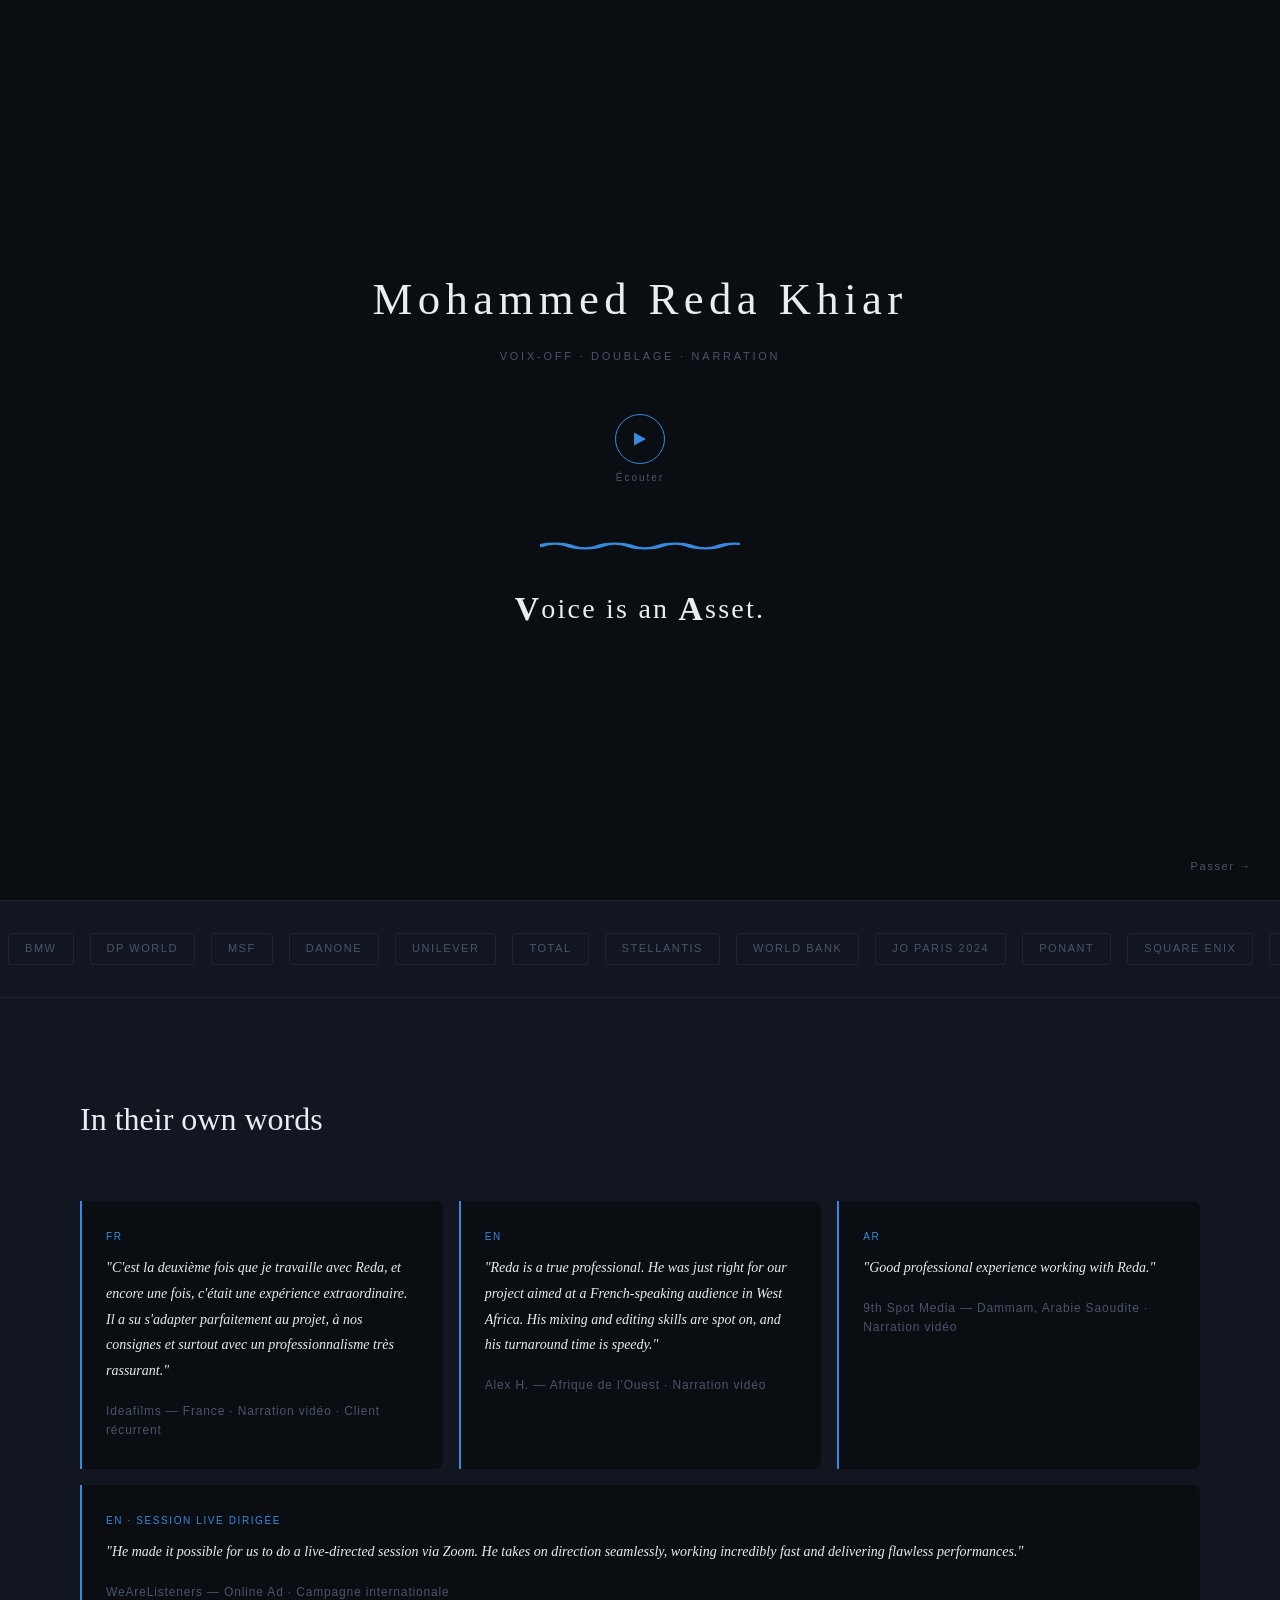
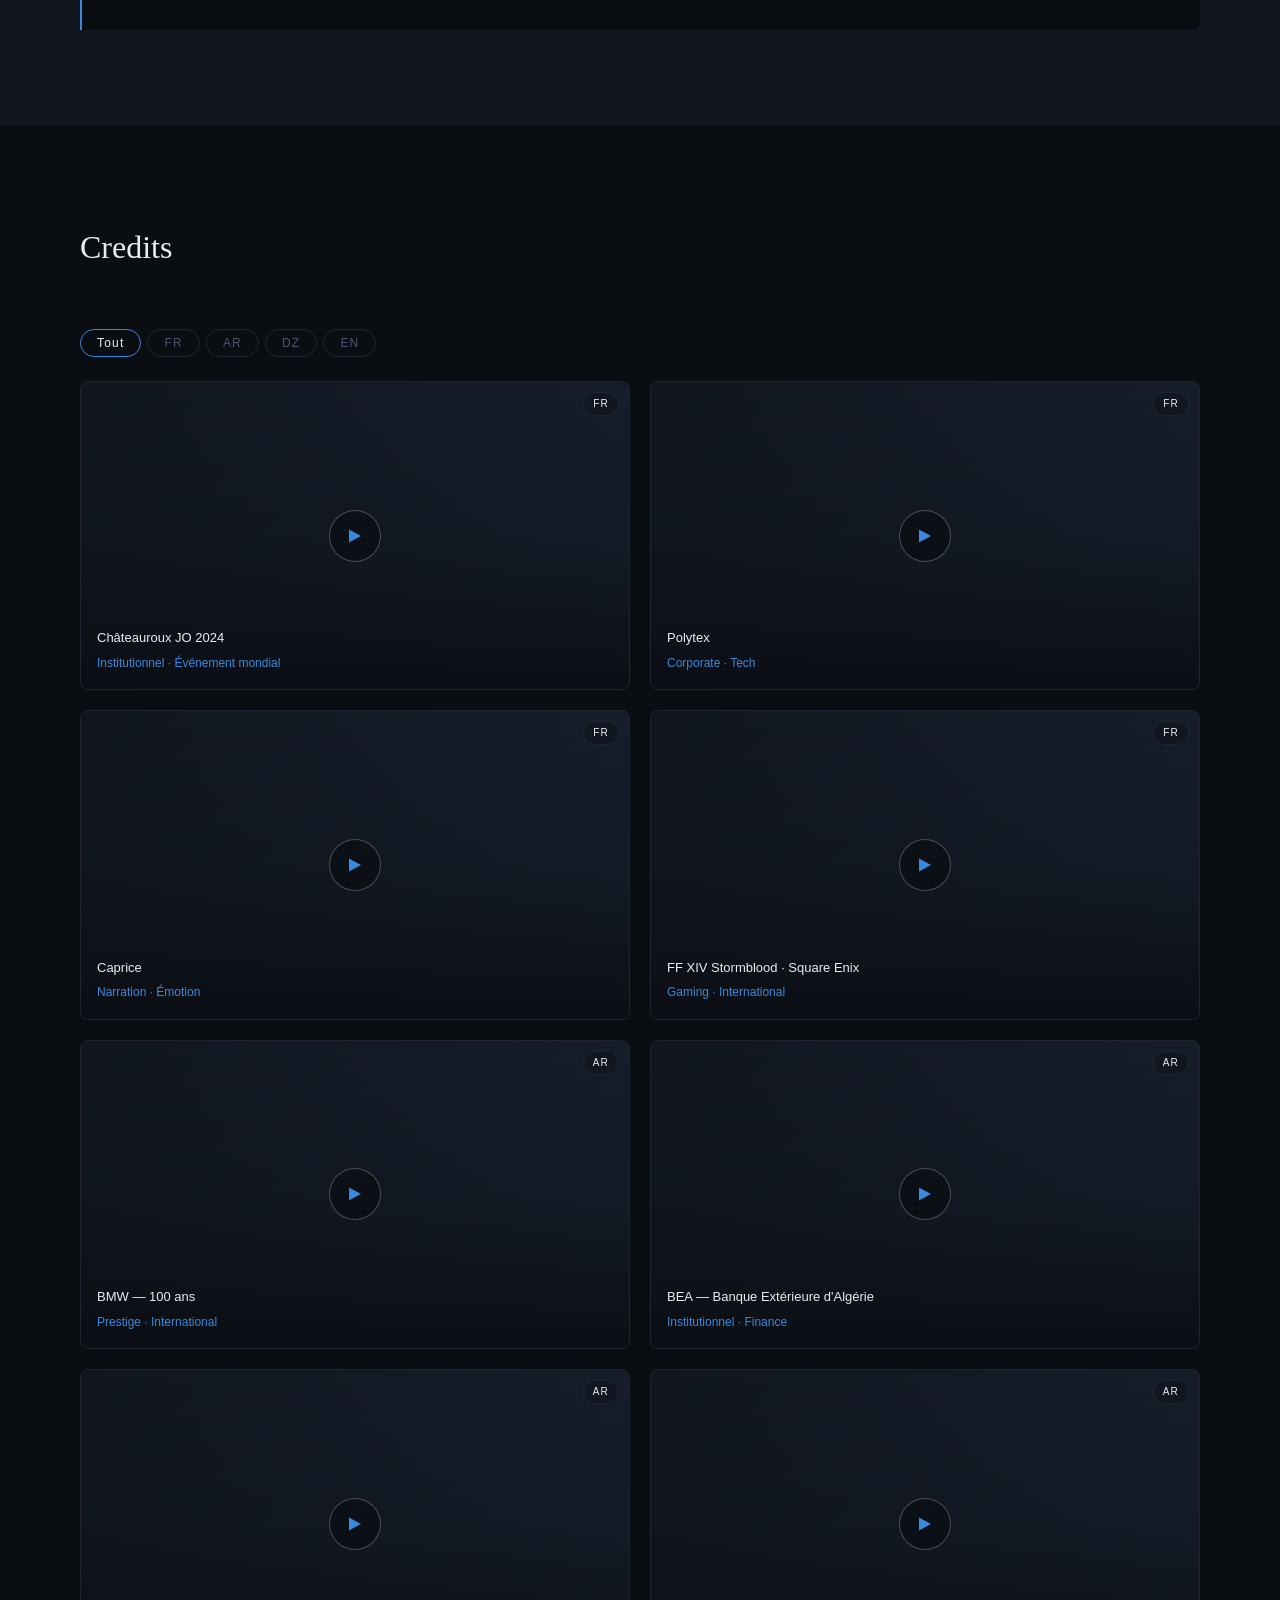
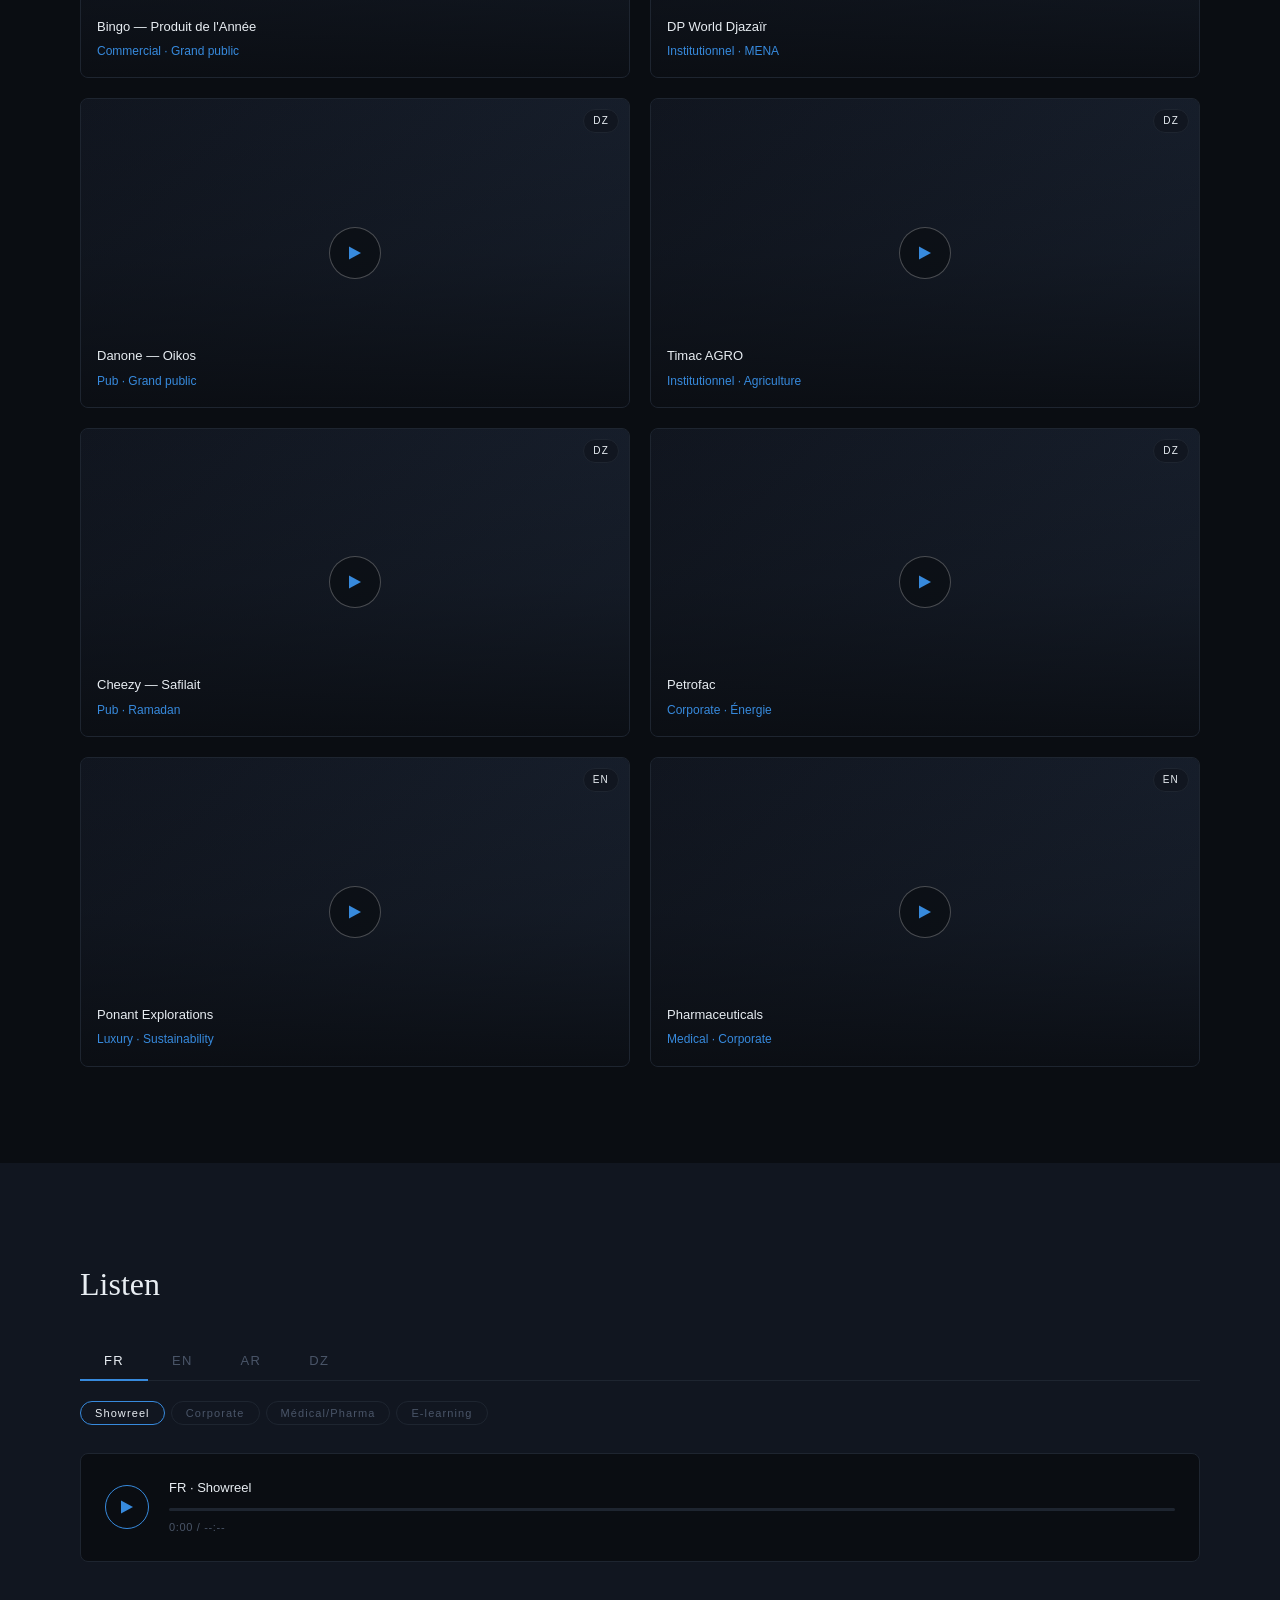
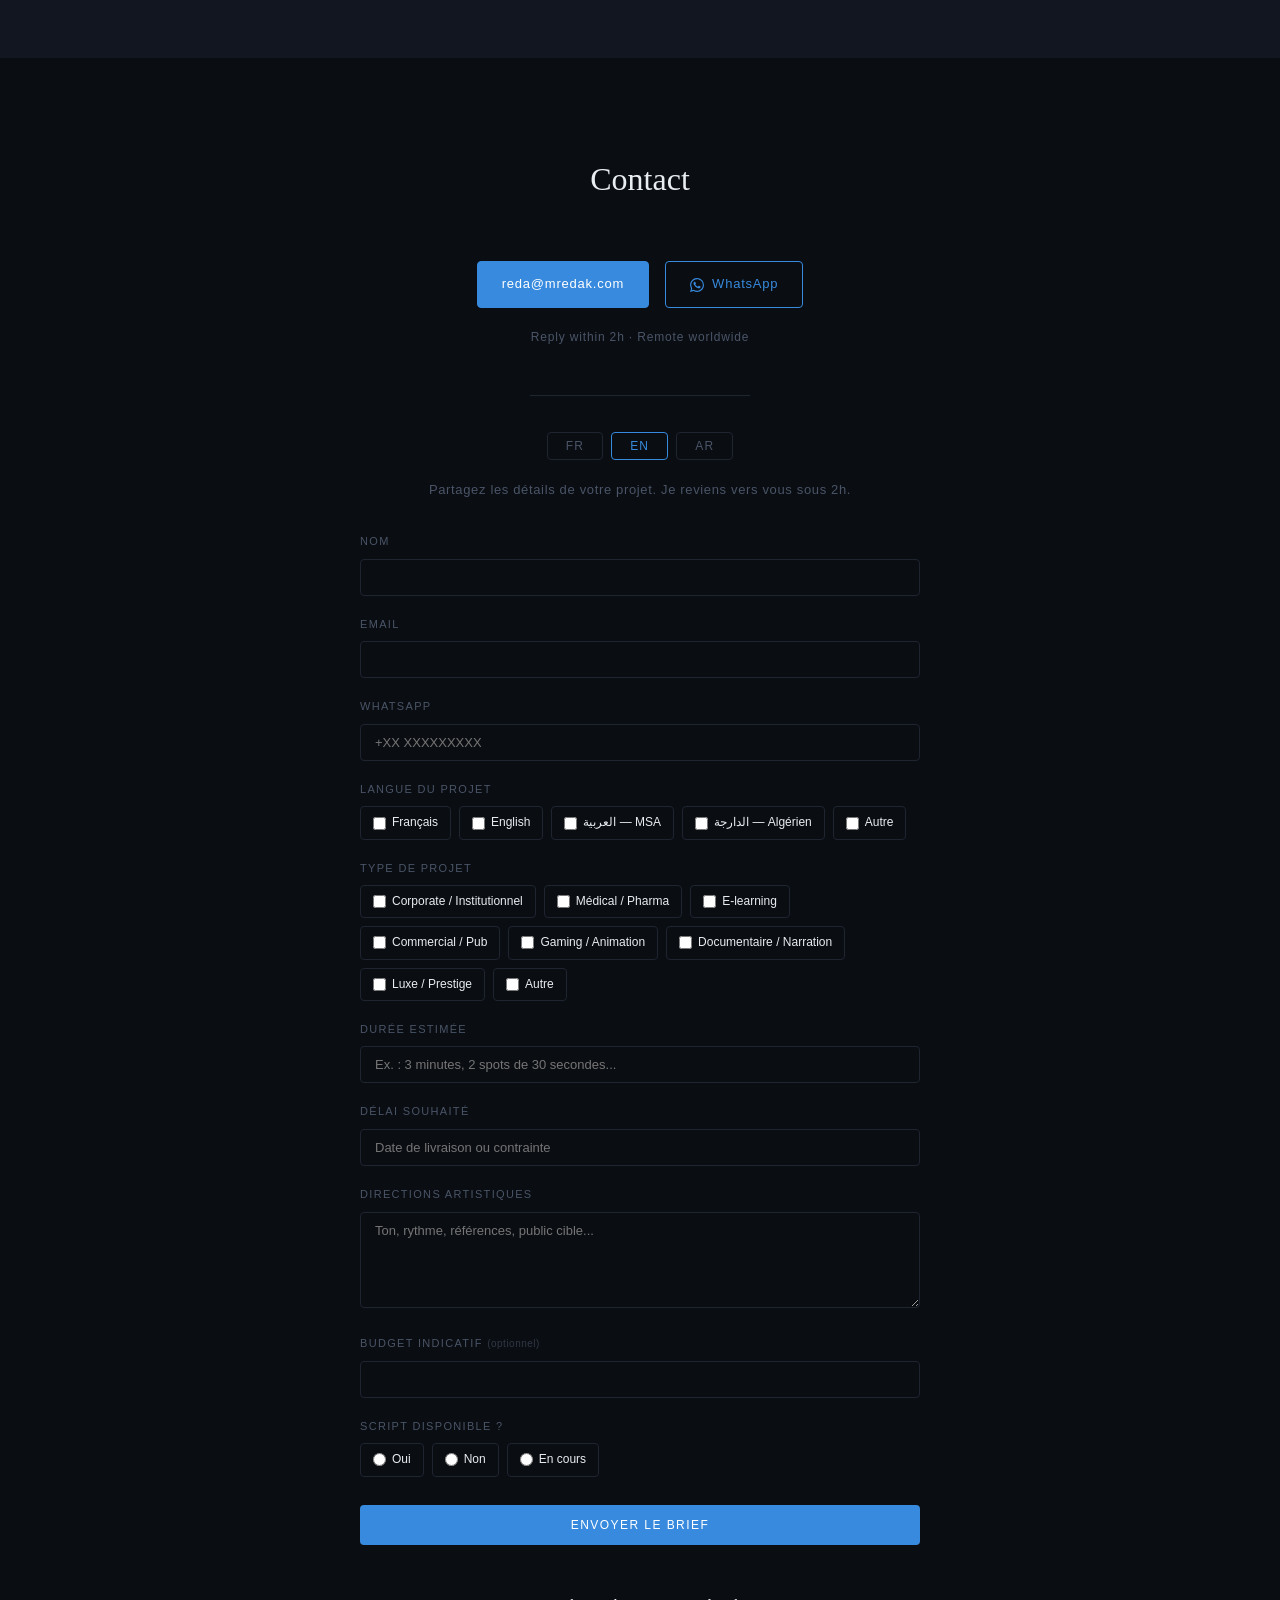
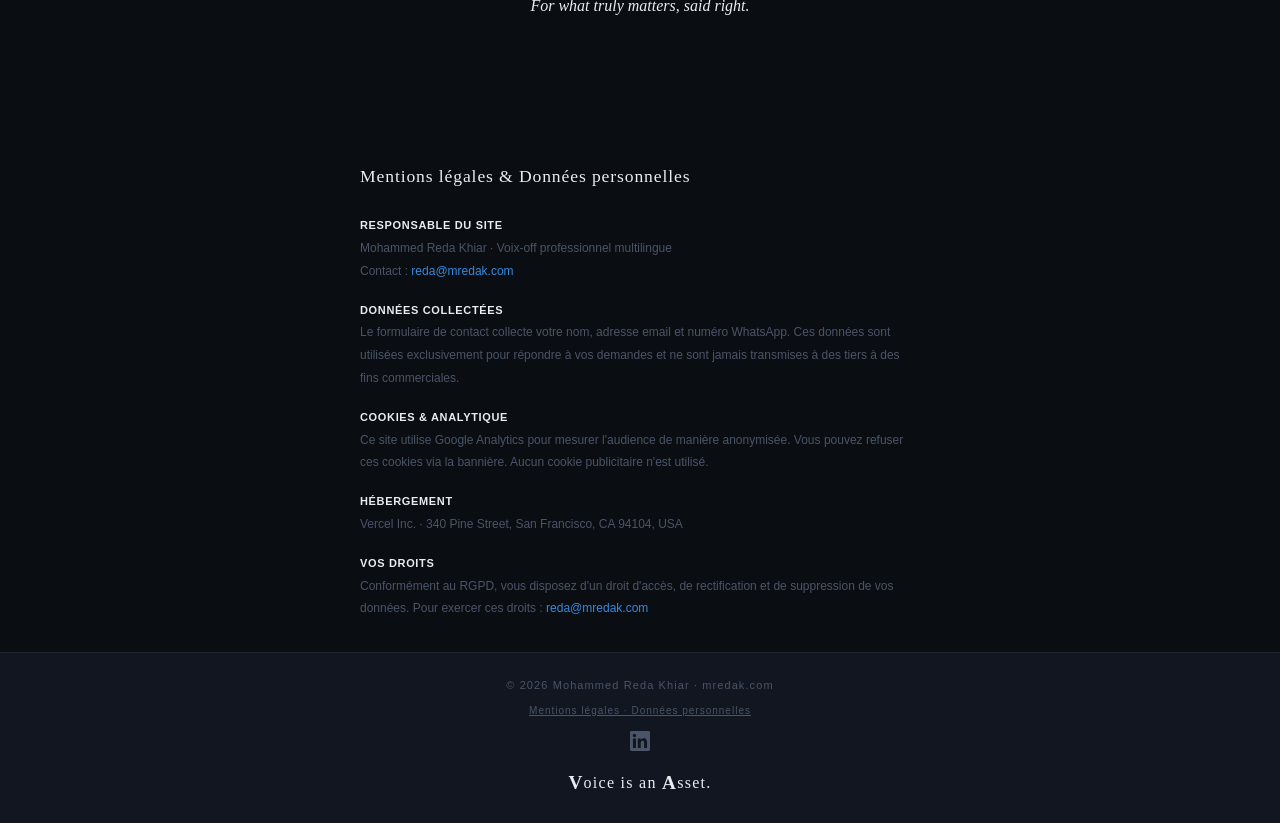
==== commit 3f171b1a: "CSP : nouvelle empreinte du script GA inline (le correctif GA4 l'avait invalidée) Co-Authored-By: Cl" ====
--- a/index.html
+++ b/index.html
@@ -25,7 +25,7 @@
   <meta name="twitter:title"       content="Mohammed Reda Khiar | Voix-off FR · AR · EN MENA">
   <meta name="twitter:description" content="Voix-off professionnel multilingue — Français, Arabe, Anglais MENA.">
   <meta name="twitter:image"       content="https://www.mredak.com/mohammed-reda-khiar-voix-off.webp">
-  <meta http-equiv="Content-Security-Policy" content="default-src 'self'; script-src 'self' 'sha256-SuX1CHafBaEUeupGKBQ4xAMwVoKNJ8DKBvQryCItl0M=' https://www.googletagmanager.com https://www.google-analytics.com; style-src 'self' 'unsafe-inline' https://fonts.googleapis.com; font-src 'self' https://fonts.gstatic.com; img-src 'self' data: https://i.ytimg.com https://www.google-analytics.com; frame-src https://www.youtube.com; media-src 'self'; connect-src 'self' https://www.google-analytics.com https://analytics.google.com https://www.googletagmanager.com https://formspree.io; form-action 'self' https://formspree.io; base-uri 'self'; upgrade-insecure-requests">
+  <meta http-equiv="Content-Security-Policy" content="default-src 'self'; script-src 'self' 'sha256-TTMDoff7irIwQFq1Szn2PHfp6LvFULEI8iDF8wnnCVU=' https://www.googletagmanager.com https://www.google-analytics.com; style-src 'self' 'unsafe-inline' https://fonts.googleapis.com; font-src 'self' https://fonts.gstatic.com; img-src 'self' data: https://i.ytimg.com https://www.google-analytics.com; frame-src https://www.youtube.com; media-src 'self'; connect-src 'self' https://www.google-analytics.com https://analytics.google.com https://www.googletagmanager.com https://formspree.io; form-action 'self' https://formspree.io; base-uri 'self'; upgrade-insecure-requests">
   <meta http-equiv="X-Frame-Options"        content="SAMEORIGIN">
   <meta http-equiv="X-Content-Type-Options" content="nosniff">
   <meta name="robots" content="index, follow">
